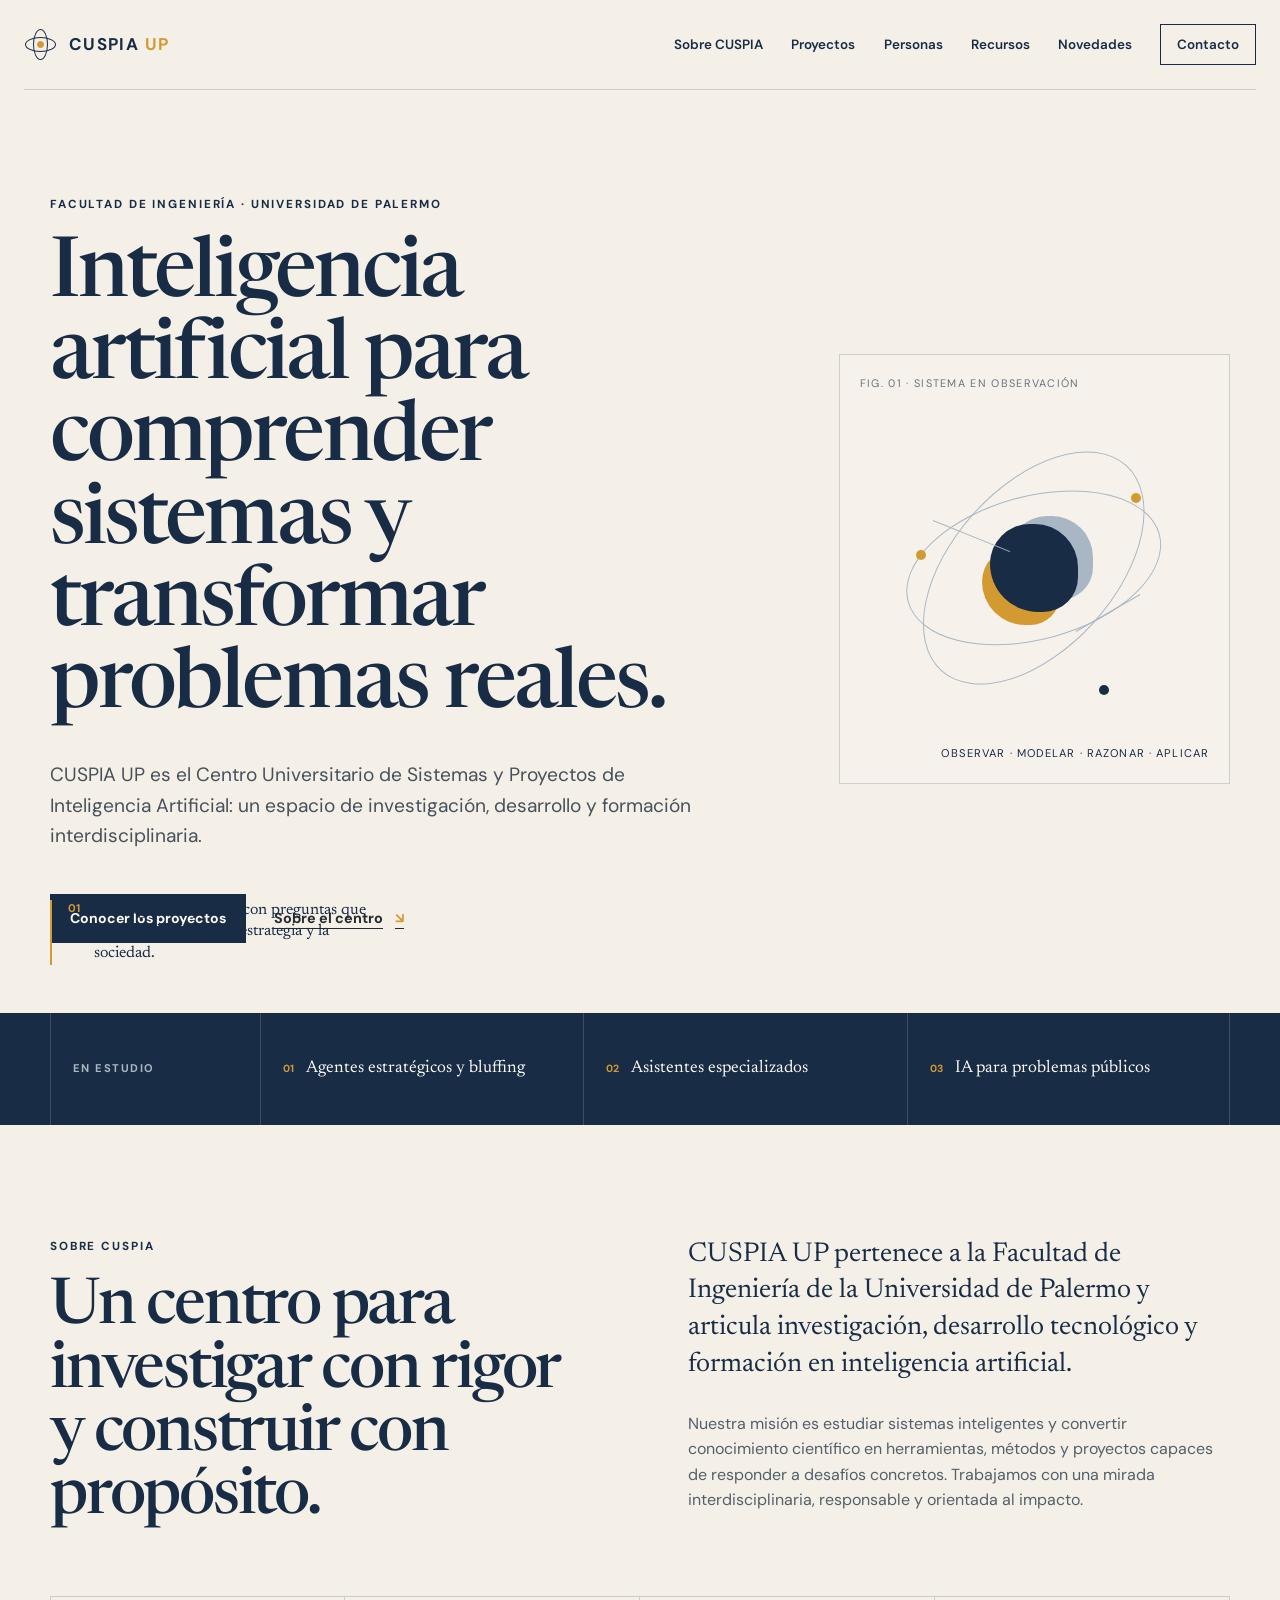
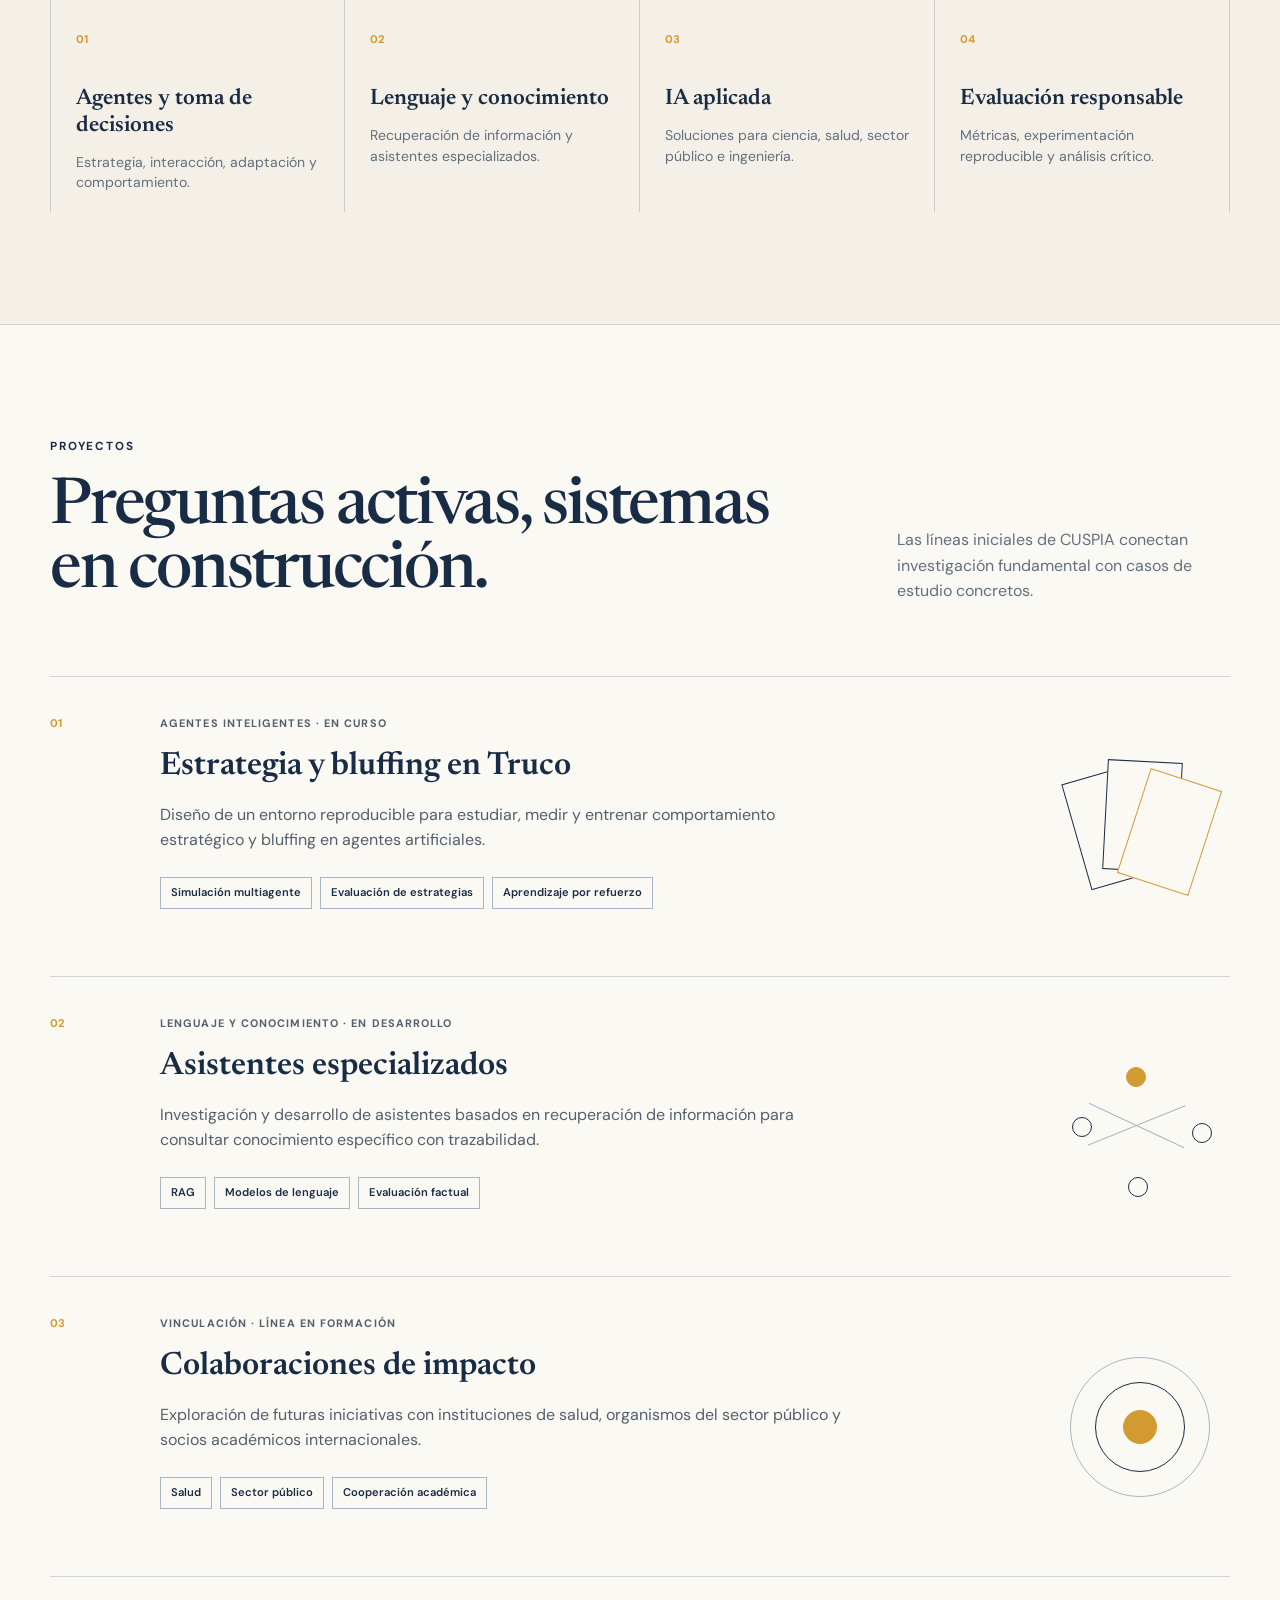
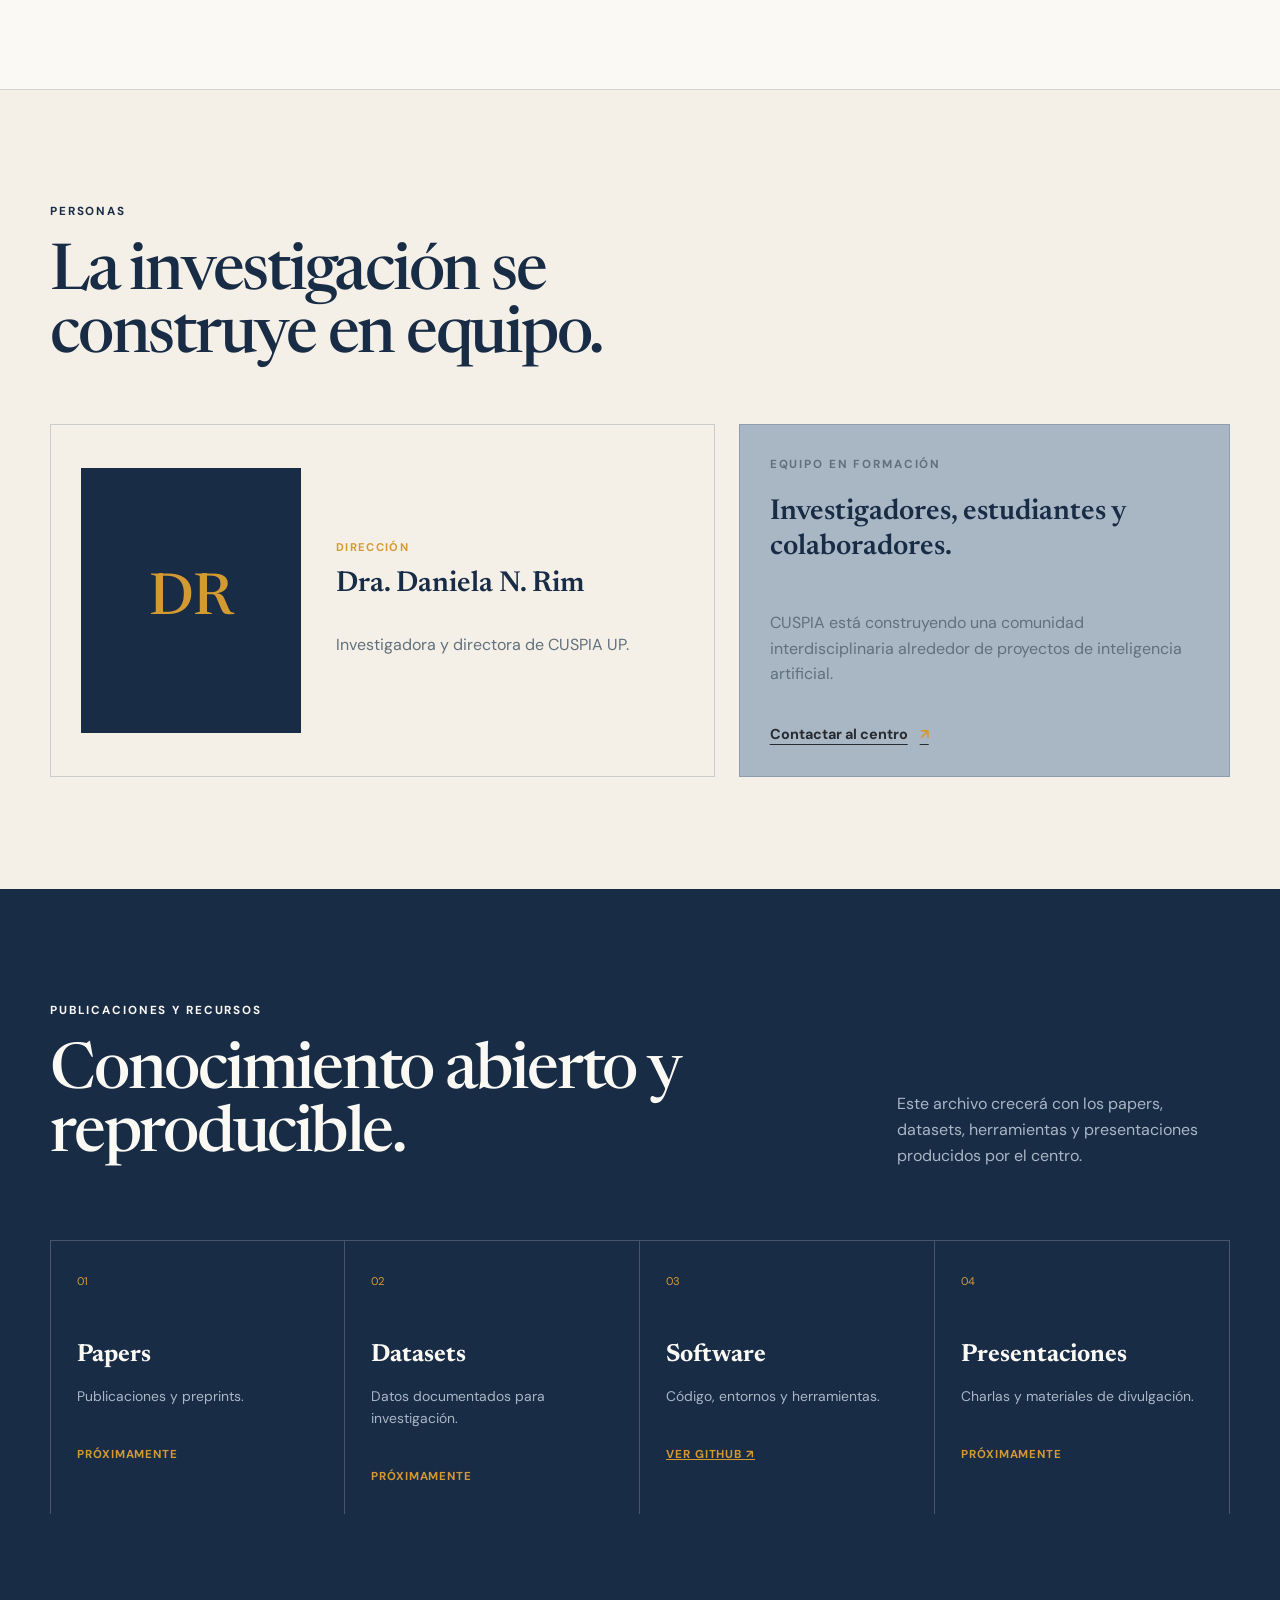
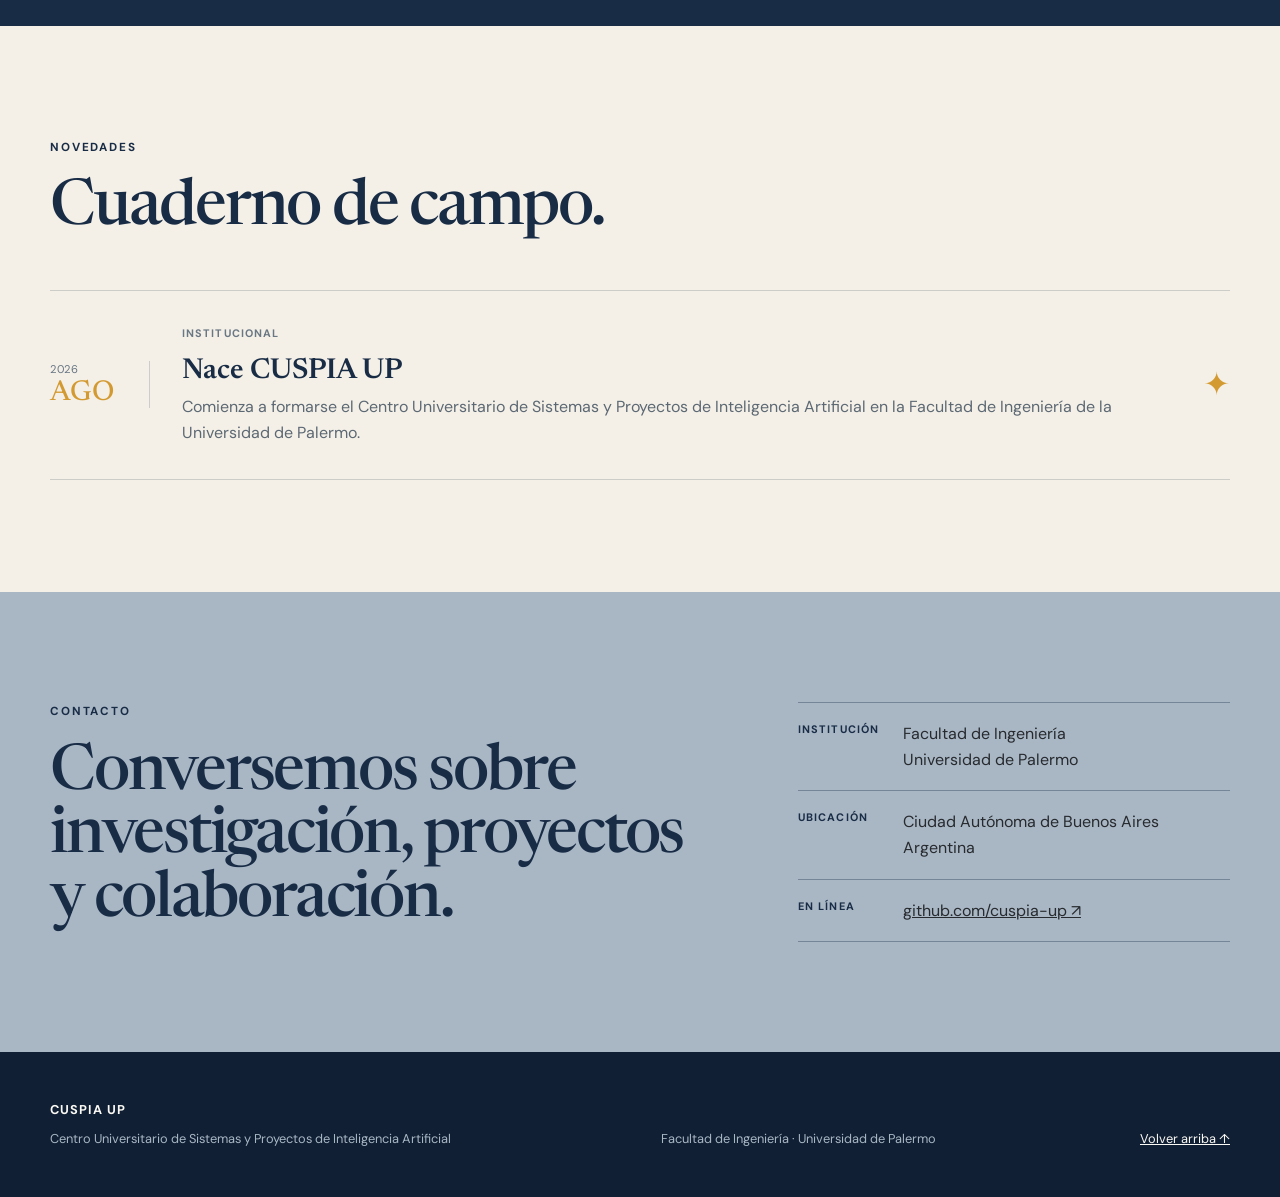
==== index.html @ b21a8c64 "Add files via upload" ====
<!doctype html>
<html lang="es">
  <head>
    <meta charset="UTF-8" />
    <meta name="viewport" content="width=device-width, initial-scale=1.0" />
    <meta
      name="description"
      content="CUSPIA UP investiga y desarrolla sistemas de inteligencia artificial para problemas científicos, estratégicos y sociales."
    />
    <meta name="theme-color" content="#192c46" />
    <title>CUSPIA UP | Inteligencia artificial, sistemas y proyectos</title>
    <link rel="preconnect" href="https://fonts.googleapis.com" />
    <link rel="preconnect" href="https://fonts.gstatic.com" crossorigin />
    <link
      href="https://fonts.googleapis.com/css2?family=DM+Sans:wght@400;500;600;700&family=Newsreader:opsz,wght@6..72,500;6..72,600&display=swap"
      rel="stylesheet"
    />
    <link rel="stylesheet" href="styles.css" />
    <script src="script.js" defer></script>
  </head>
  <body>
    <a class="skip-link" href="#contenido">Ir al contenido</a>

    <header class="site-header">
      <a class="brand" href="#inicio" aria-label="CUSPIA UP, inicio">
        <span class="brand-mark" aria-hidden="true">
          <span></span><span></span><span></span>
        </span>
        <span class="brand-name">CUSPIA <strong>UP</strong></span>
      </a>

      <button class="menu-toggle" type="button" aria-expanded="false" aria-controls="site-nav">
        <span class="sr-only">Abrir menú</span>
        <span></span><span></span>
      </button>

      <nav id="site-nav" class="site-nav" aria-label="Navegación principal">
        <a href="#sobre">Sobre CUSPIA</a>
        <a href="#proyectos">Proyectos</a>
        <a href="#personas">Personas</a>
        <a href="#recursos">Recursos</a>
        <a href="#novedades">Novedades</a>
        <a class="nav-contact" href="#contacto">Contacto</a>
      </nav>
    </header>

    <main id="contenido">
      <section id="inicio" class="hero section-shell">
        <div class="hero-copy reveal">
          <p class="eyebrow">Facultad de Ingeniería · Universidad de Palermo</p>
          <h1>Inteligencia artificial para comprender sistemas y transformar problemas reales.</h1>
          <p class="hero-intro">
            CUSPIA UP es el Centro Universitario de Sistemas y Proyectos de Inteligencia Artificial:
            un espacio de investigación, desarrollo y formación interdisciplinaria.
          </p>
          <div class="hero-actions">
            <a class="button button-primary" href="#proyectos">Conocer los proyectos</a>
            <a class="text-link" href="#sobre">Sobre el centro <span aria-hidden="true">↘</span></a>
          </div>
        </div>

        <div class="field-figure reveal" aria-label="Ilustración abstracta de un sistema bajo observación">
          <div class="figure-label">Fig. 01 · Sistema en observación</div>
          <div class="specimen" aria-hidden="true">
            <span class="orbit orbit-one"></span>
            <span class="orbit orbit-two"></span>
            <span class="core"></span>
            <span class="node node-a"></span>
            <span class="node node-b"></span>
            <span class="node node-c"></span>
            <span class="trace trace-a"></span>
            <span class="trace trace-b"></span>
          </div>
          <p>Observar · modelar · razonar · aplicar</p>
        </div>

        <aside class="hero-note reveal">
          <span>01</span>
          <p>Investigación aplicada con preguntas que nacen en la ciencia, la estrategia y la sociedad.</p>
        </aside>
      </section>

      <section class="project-strip" aria-label="Proyectos destacados">
        <div class="section-shell strip-grid">
          <p class="strip-title">En estudio</p>
          <a href="#proyecto-truco"><span>01</span> Agentes estratégicos y bluffing</a>
          <a href="#proyecto-rag"><span>02</span> Asistentes especializados</a>
          <a href="#proyecto-colaboraciones"><span>03</span> IA para problemas públicos</a>
        </div>
      </section>

      <section id="sobre" class="section section-shell about-grid">
        <div class="section-heading reveal">
          <p class="eyebrow">Sobre CUSPIA</p>
          <h2>Un centro para investigar con rigor y construir con propósito.</h2>
        </div>
        <div class="about-copy reveal">
          <p class="lead">
            CUSPIA UP pertenece a la Facultad de Ingeniería de la Universidad de Palermo y articula
            investigación, desarrollo tecnológico y formación en inteligencia artificial.
          </p>
          <p>
            Nuestra misión es estudiar sistemas inteligentes y convertir conocimiento científico en
            herramientas, métodos y proyectos capaces de responder a desafíos concretos. Trabajamos
            con una mirada interdisciplinaria, responsable y orientada al impacto.
          </p>
        </div>
        <div class="research-areas reveal">
          <article><span>01</span><h3>Agentes y toma de decisiones</h3><p>Estrategia, interacción, adaptación y comportamiento.</p></article>
          <article><span>02</span><h3>Lenguaje y conocimiento</h3><p>Recuperación de información y asistentes especializados.</p></article>
          <article><span>03</span><h3>IA aplicada</h3><p>Soluciones para ciencia, salud, sector público e ingeniería.</p></article>
          <article><span>04</span><h3>Evaluación responsable</h3><p>Métricas, experimentación reproducible y análisis crítico.</p></article>
        </div>
      </section>

      <section id="proyectos" class="section projects-section">
        <div class="section-shell">
          <div class="section-heading heading-row reveal">
            <div><p class="eyebrow">Proyectos</p><h2>Preguntas activas, sistemas en construcción.</h2></div>
            <p>Las líneas iniciales de CUSPIA conectan investigación fundamental con casos de estudio concretos.</p>
          </div>

          <div class="projects-list">
            <article id="proyecto-truco" class="project-card reveal">
              <div class="project-number">01</div>
              <div class="project-content">
                <p class="project-tag">Agentes inteligentes · En curso</p>
                <h3>Estrategia y bluffing en Truco</h3>
                <p>Diseño de un entorno reproducible para estudiar, medir y entrenar comportamiento estratégico y bluffing en agentes artificiales.</p>
                <ul><li>Simulación multiagente</li><li>Evaluación de estrategias</li><li>Aprendizaje por refuerzo</li></ul>
              </div>
              <div class="project-glyph glyph-cards" aria-hidden="true"><span></span><span></span><span></span></div>
            </article>

            <article id="proyecto-rag" class="project-card reveal">
              <div class="project-number">02</div>
              <div class="project-content">
                <p class="project-tag">Lenguaje y conocimiento · En desarrollo</p>
                <h3>Asistentes especializados</h3>
                <p>Investigación y desarrollo de asistentes basados en recuperación de información para consultar conocimiento específico con trazabilidad.</p>
                <ul><li>RAG</li><li>Modelos de lenguaje</li><li>Evaluación factual</li></ul>
              </div>
              <div class="project-glyph glyph-nodes" aria-hidden="true"><span></span><span></span><span></span><span></span></div>
            </article>

            <article id="proyecto-colaboraciones" class="project-card reveal">
              <div class="project-number">03</div>
              <div class="project-content">
                <p class="project-tag">Vinculación · Línea en formación</p>
                <h3>Colaboraciones de impacto</h3>
                <p>Exploración de futuras iniciativas con instituciones de salud, organismos del sector público y socios académicos internacionales.</p>
                <ul><li>Salud</li><li>Sector público</li><li>Cooperación académica</li></ul>
              </div>
              <div class="project-glyph glyph-rings" aria-hidden="true"><span></span><span></span><span></span></div>
            </article>
          </div>
        </div>
      </section>

      <section id="personas" class="section section-shell people-section">
        <div class="section-heading reveal"><p class="eyebrow">Personas</p><h2>La investigación se construye en equipo.</h2></div>
        <div class="people-grid">
          <article class="person-card person-lead reveal">
            <div class="portrait-placeholder" aria-hidden="true"><span>DR</span></div>
            <div><p class="role">Dirección</p><h3>Dra. Daniela N. Rim</h3><p>Investigadora y directora de CUSPIA UP.</p></div>
          </article>
          <article class="join-card reveal">
            <p class="eyebrow">Equipo en formación</p>
            <h3>Investigadores, estudiantes y colaboradores.</h3>
            <p>CUSPIA está construyendo una comunidad interdisciplinaria alrededor de proyectos de inteligencia artificial.</p>
            <a class="text-link" href="#contacto">Contactar al centro <span aria-hidden="true">↗</span></a>
          </article>
        </div>
      </section>

      <section id="recursos" class="section resources-section">
        <div class="section-shell">
          <div class="section-heading heading-row reveal">
            <div><p class="eyebrow">Publicaciones y recursos</p><h2>Conocimiento abierto y reproducible.</h2></div>
            <p>Este archivo crecerá con los papers, datasets, herramientas y presentaciones producidos por el centro.</p>
          </div>
          <div class="resource-grid">
            <article class="resource-item reveal"><span>01</span><h3>Papers</h3><p>Publicaciones y preprints.</p><em>Próximamente</em></article>
            <article class="resource-item reveal"><span>02</span><h3>Datasets</h3><p>Datos documentados para investigación.</p><em>Próximamente</em></article>
            <article class="resource-item reveal"><span>03</span><h3>Software</h3><p>Código, entornos y herramientas.</p><a href="https://github.com/cuspia-up" target="_blank" rel="noreferrer">Ver GitHub ↗</a></article>
            <article class="resource-item reveal"><span>04</span><h3>Presentaciones</h3><p>Charlas y materiales de divulgación.</p><em>Próximamente</em></article>
          </div>
        </div>
      </section>

      <section id="novedades" class="section section-shell news-section">
        <div class="section-heading reveal"><p class="eyebrow">Novedades</p><h2>Cuaderno de campo.</h2></div>
        <article class="news-feature reveal">
          <div class="news-date"><span>2026</span><strong>AGO</strong></div>
          <div><p class="project-tag">Institucional</p><h3>Nace CUSPIA UP</h3><p>Comienza a formarse el Centro Universitario de Sistemas y Proyectos de Inteligencia Artificial en la Facultad de Ingeniería de la Universidad de Palermo.</p></div>
          <span class="news-mark" aria-hidden="true">✦</span>
        </article>
      </section>

      <section id="contacto" class="contact-section">
        <div class="section-shell contact-grid">
          <div class="reveal"><p class="eyebrow">Contacto</p><h2>Conversemos sobre investigación, proyectos y colaboración.</h2></div>
          <div class="contact-details reveal">
            <div><span>Institución</span><p>Facultad de Ingeniería<br />Universidad de Palermo</p></div>
            <div><span>Ubicación</span><p>Ciudad Autónoma de Buenos Aires<br />Argentina</p></div>
            <div><span>En línea</span><p><a href="https://github.com/cuspia-up" target="_blank" rel="noreferrer">github.com/cuspia-up ↗</a></p></div>
          </div>
        </div>
      </section>
    </main>

    <footer class="site-footer">
      <div class="section-shell footer-grid">
        <div><strong>CUSPIA UP</strong><p>Centro Universitario de Sistemas y Proyectos de Inteligencia Artificial</p></div>
        <p>Facultad de Ingeniería · Universidad de Palermo</p>
        <a href="#inicio">Volver arriba ↑</a>
      </div>
    </footer>
  </body>
</html>
---- styles.css ----
:root {
  --ink: #192c46;
  --ink-deep: #101f33;
  --saffron: #d49a32;
  --paper: #f4f0e7;
  --paper-light: #fbf9f4;
  --mist: #a9b7c5;
  --charcoal: #272a2e;
  --line: rgba(25, 44, 70, 0.18);
  --serif: "Newsreader", Georgia, serif;
  --sans: "DM Sans", system-ui, sans-serif;
  --shell: min(1180px, calc(100% - 48px));
}

* { box-sizing: border-box; }
html { scroll-behavior: smooth; }
body { margin: 0; color: var(--charcoal); background: var(--paper); font-family: var(--sans); line-height: 1.6; }
a { color: inherit; }
button, a { -webkit-tap-highlight-color: transparent; }
.section-shell { width: var(--shell); margin-inline: auto; }
.section { padding-block: 112px; }
.skip-link { position: fixed; left: 16px; top: -60px; z-index: 100; padding: 10px 16px; background: var(--saffron); color: var(--ink-deep); font-weight: 700; }
.skip-link:focus { top: 16px; }
.sr-only { position: absolute; width: 1px; height: 1px; padding: 0; margin: -1px; overflow: hidden; clip: rect(0,0,0,0); white-space: nowrap; border: 0; }

.site-header { width: min(1280px, calc(100% - 48px)); height: 90px; margin-inline: auto; display: flex; align-items: center; justify-content: space-between; border-bottom: 1px solid var(--line); position: relative; z-index: 20; }
.brand { display: inline-flex; align-items: center; gap: 12px; text-decoration: none; color: var(--ink); }
.brand-name { font-size: 1.06rem; font-weight: 700; letter-spacing: .08em; }
.brand-name strong { color: var(--saffron); }
.brand-mark { width: 33px; height: 33px; position: relative; display: block; }
.brand-mark span { position: absolute; border: 1.5px solid var(--ink); border-radius: 50%; }
.brand-mark span:nth-child(1) { inset: 1px 9px; }
.brand-mark span:nth-child(2) { inset: 9px 1px; }
.brand-mark span:nth-child(3) { width: 7px; height: 7px; left: 13px; top: 13px; background: var(--saffron); border-color: var(--saffron); }
.site-nav { display: flex; align-items: center; gap: clamp(18px, 2.2vw, 34px); }
.site-nav a { font-size: .84rem; font-weight: 600; text-decoration: none; color: var(--ink); }
.site-nav a:not(.nav-contact):hover { color: var(--saffron); }
.nav-contact { padding: 9px 16px; border: 1px solid var(--ink); }
.nav-contact:hover { background: var(--ink); color: var(--paper); }
.menu-toggle { display: none; background: none; border: 0; padding: 10px; }
.menu-toggle > span:not(.sr-only) { display: block; width: 24px; height: 1px; margin: 6px; background: var(--ink); }

.hero { min-height: 710px; padding-block: 105px 70px; display: grid; grid-template-columns: minmax(0, 1.45fr) minmax(320px, .8fr); column-gap: 80px; position: relative; }
.hero-copy { align-self: center; max-width: 760px; }
.eyebrow { margin: 0 0 22px; color: var(--ink); font-size: .73rem; font-weight: 700; letter-spacing: .16em; text-transform: uppercase; }
h1, h2, h3 { margin-top: 0; color: var(--ink); }
h1, h2 { font-family: var(--serif); font-weight: 500; line-height: .99; letter-spacing: -.035em; }
h1 { max-width: 800px; margin-bottom: 30px; font-size: clamp(3.6rem, 6.5vw, 6.4rem); }
h2 { margin-bottom: 0; font-size: clamp(2.7rem, 5vw, 4.8rem); }
h3 { line-height: 1.2; }
.hero-intro { max-width: 680px; margin: 0; font-size: clamp(1.06rem, 1.5vw, 1.26rem); color: #47515c; }
.hero-actions { display: flex; gap: 28px; align-items: center; margin-top: 42px; }
.button { display: inline-flex; padding: 13px 20px; text-decoration: none; font-size: .88rem; font-weight: 700; }
.button-primary { background: var(--ink); color: var(--paper-light); }
.button-primary:hover { background: var(--saffron); color: var(--ink-deep); }
.text-link { display: inline-flex; gap: 12px; text-underline-offset: 5px; font-size: .9rem; font-weight: 700; }
.text-link span { color: var(--saffron); }

.field-figure { align-self: center; min-height: 430px; border: 1px solid var(--line); background: rgba(255,255,255,.14); position: relative; display: grid; grid-template-rows: auto 1fr auto; padding: 20px; }
.figure-label { font-size: .68rem; color: #657382; text-transform: uppercase; letter-spacing: .12em; }
.field-figure > p { margin: 0; color: var(--ink); font-size: .7rem; text-align: right; letter-spacing: .1em; text-transform: uppercase; }
.specimen { position: relative; margin: 26px; }
.orbit { position: absolute; left: 50%; top: 50%; border: 1px solid var(--mist); border-radius: 50%; transform: translate(-50%, -50%) rotate(-15deg); }
.orbit-one { width: 88%; height: 48%; }
.orbit-two { width: 55%; height: 92%; transform: translate(-50%, -50%) rotate(42deg); }
.core { position: absolute; width: 88px; height: 88px; left: 50%; top: 50%; transform: translate(-50%,-50%); border-radius: 48% 52% 42% 58%; background: var(--ink); box-shadow: 17px -10px 0 -2px var(--mist), -13px 18px 0 -5px var(--saffron); }
.node { position: absolute; width: 10px; height: 10px; border-radius: 50%; background: var(--saffron); }
.node-a { left: 10%; top: 44%; }.node-b { right: 14%; top: 25%; }.node-c { right: 25%; bottom: 8%; background: var(--ink); }
.trace { position: absolute; height: 1px; background: var(--mist); transform-origin: left; }
.trace-a { width: 28%; left: 16%; top: 34%; transform: rotate(22deg); }.trace-b { width: 25%; right: 11%; bottom: 29%; transform: rotate(-30deg); }
.hero-note { position: absolute; left: 0; bottom: 48px; display: flex; gap: 14px; max-width: 330px; border-left: 2px solid var(--saffron); padding-left: 16px; }
.hero-note span { color: var(--saffron); font-size: .7rem; font-weight: 700; }
.hero-note p { margin: 0; font-family: var(--serif); color: var(--ink); font-size: 1rem; line-height: 1.35; }

.project-strip { background: var(--ink); color: var(--paper-light); }
.strip-grid { min-height: 112px; display: grid; grid-template-columns: .65fr repeat(3, 1fr); align-items: stretch; }
.strip-grid > * { display: flex; align-items: center; padding: 22px; border-left: 1px solid rgba(255,255,255,.16); }
.strip-grid > *:last-child { border-right: 1px solid rgba(255,255,255,.16); }
.strip-title { margin: 0; color: var(--mist); font-size: .7rem; font-weight: 700; letter-spacing: .13em; text-transform: uppercase; }
.strip-grid a { gap: 12px; text-decoration: none; font-family: var(--serif); font-size: 1.08rem; line-height: 1.2; }
.strip-grid a:hover { background: rgba(255,255,255,.06); }
.strip-grid a span { color: var(--saffron); font: 700 .65rem var(--sans); }

.about-grid { display: grid; grid-template-columns: 1fr 1fr; gap: 65px 95px; }
.about-copy .lead { margin-top: 0; color: var(--ink); font-family: var(--serif); font-size: 1.7rem; line-height: 1.35; }
.about-copy p:last-child { color: #52606c; }
.research-areas { grid-column: 1 / -1; display: grid; grid-template-columns: repeat(4,1fr); border-top: 1px solid var(--line); }
.research-areas article { min-height: 215px; padding: 28px 25px 18px; border-right: 1px solid var(--line); }
.research-areas article:first-child { border-left: 1px solid var(--line); }
.research-areas span, .project-number { color: var(--saffron); font-size: .7rem; font-weight: 700; }
.research-areas h3 { margin: 36px 0 12px; font-family: var(--serif); font-size: 1.4rem; font-weight: 600; }
.research-areas p { margin: 0; color: #62707d; font-size: .88rem; line-height: 1.45; }

.projects-section { background: var(--paper-light); border-block: 1px solid var(--line); }
.heading-row { display: grid; grid-template-columns: 1.4fr .6fr; gap: 70px; align-items: end; margin-bottom: 72px; }
.heading-row > p { margin: 0; color: #62707d; }
.projects-list { border-top: 1px solid var(--line); }
.project-card { display: grid; grid-template-columns: 80px 1fr 220px; gap: 30px; min-height: 300px; padding: 38px 0; border-bottom: 1px solid var(--line); }
.project-content { max-width: 690px; }
.project-tag { margin: 0 0 15px; color: #6a7784; font-size: .68rem; font-weight: 700; letter-spacing: .1em; text-transform: uppercase; }
.project-content h3 { margin-bottom: 14px; font-family: var(--serif); font-size: 2rem; font-weight: 600; }
.project-content > p { color: #53606c; }
.project-content ul { display: flex; gap: 8px; flex-wrap: wrap; margin: 24px 0 0; padding: 0; list-style: none; }
.project-content li { padding: 6px 10px; border: 1px solid var(--mist); color: var(--ink); font-size: .7rem; font-weight: 600; }
.project-glyph { align-self: center; justify-self: end; width: 180px; height: 180px; position: relative; }
.glyph-cards span { position: absolute; width: 75px; height: 110px; border: 1px solid var(--ink); background: var(--paper-light); }
.glyph-cards span:nth-child(1){left:25px;top:35px;transform:rotate(-16deg)}.glyph-cards span:nth-child(2){left:55px;top:24px;transform:rotate(3deg)}.glyph-cards span:nth-child(3){left:82px;top:40px;transform:rotate(18deg);border-color:var(--saffron)}
.glyph-nodes span { position:absolute; width:20px;height:20px;border:1px solid var(--ink);border-radius:50%; }
.glyph-nodes span:nth-child(1){left:22px;top:80px}.glyph-nodes span:nth-child(2){left:76px;top:30px;background:var(--saffron);border-color:var(--saffron)}.glyph-nodes span:nth-child(3){right:18px;top:86px}.glyph-nodes span:nth-child(4){left:78px;bottom:20px}
.glyph-nodes:before,.glyph-nodes:after{content:"";position:absolute;left:34px;top:88px;width:105px;height:1px;background:var(--mist);transform:rotate(-22deg)}.glyph-nodes:after{transform:rotate(25deg)}
.glyph-rings span { position:absolute;inset:20px;border:1px solid var(--mist);border-radius:50%; }.glyph-rings span:nth-child(2){inset:45px;border-color:var(--ink)}.glyph-rings span:nth-child(3){inset:73px;background:var(--saffron);border-color:var(--saffron)}

.people-section .section-heading { max-width: 700px; margin-bottom: 55px; }
.people-grid { display: grid; grid-template-columns: 1.15fr .85fr; gap: 24px; }
.person-card, .join-card { min-height: 330px; border: 1px solid var(--line); padding: 30px; }
.person-lead { display: grid; grid-template-columns: 220px 1fr; gap: 35px; align-items: center; }
.portrait-placeholder { height: 265px; display: grid; place-items: center; background: var(--ink); color: var(--saffron); font: 500 3.6rem var(--serif); }
.role { color: var(--saffron); font-size: .7rem; font-weight: 700; letter-spacing: .12em; text-transform: uppercase; }
.person-card h3, .join-card h3 { font-family: var(--serif); font-size: 1.8rem; font-weight: 600; }
.person-card p:last-child, .join-card > p { color: #61707c; }
.join-card { display: flex; flex-direction: column; justify-content: center; background: var(--mist); }
.join-card .text-link { margin-top: 20px; }

.resources-section { background: var(--ink); color: var(--paper-light); }
.resources-section h2, .resources-section h3, .resources-section .eyebrow { color: var(--paper-light); }
.resources-section .heading-row > p { color: var(--mist); }
.resource-grid { display: grid; grid-template-columns: repeat(4, 1fr); border-top: 1px solid rgba(255,255,255,.2); }
.resource-item { min-height: 255px; padding: 26px; border-right: 1px solid rgba(255,255,255,.2); }
.resource-item:first-child { border-left: 1px solid rgba(255,255,255,.2); }
.resource-item > span { color: var(--saffron); font-size: .7rem; }
.resource-item h3 { margin: 48px 0 8px; font-family: var(--serif); font-size: 1.55rem; }
.resource-item p { color: var(--mist); font-size: .87rem; }
.resource-item em, .resource-item a { display: inline-block; margin-top: 25px; color: var(--saffron); font-size: .72rem; font-style: normal; font-weight: 700; letter-spacing: .08em; text-transform: uppercase; }

.news-section .section-heading { margin-bottom: 48px; }
.news-feature { display: grid; grid-template-columns: 100px 1fr 70px; gap: 32px; align-items: center; padding: 34px 0; border-block: 1px solid var(--line); }
.news-date { border-right: 1px solid var(--line); }
.news-date span, .news-date strong { display: block; }.news-date span { color:#687684;font-size:.7rem }.news-date strong { color:var(--saffron);font:500 1.8rem var(--serif) }
.news-feature h3 { margin-bottom: 8px; font: 600 1.8rem var(--serif); }.news-feature p:last-child { margin:0;color:#5c6873 }.news-mark { justify-self:end;color:var(--saffron);font-size:2rem }

.contact-section { padding-block: 110px; background: var(--mist); }
.contact-grid { display: grid; grid-template-columns: 1.2fr .8fr; gap: 100px; }
.contact-details { border-top: 1px solid rgba(25,44,70,.35); }
.contact-details > div { display: grid; grid-template-columns: 105px 1fr; padding: 18px 0; border-bottom: 1px solid rgba(25,44,70,.35); }
.contact-details span { color: var(--ink); font-size: .68rem; font-weight: 700; text-transform: uppercase; letter-spacing: .1em; }
.contact-details p { margin: 0; }
.site-footer { background: var(--ink-deep); color: var(--mist); padding-block: 48px; font-size: .8rem; }
.footer-grid { display:grid;grid-template-columns:1.3fr 1fr auto;gap:40px;align-items:end }.footer-grid strong{color:var(--paper-light);letter-spacing:.08em}.footer-grid p{margin:8px 0 0}.footer-grid a{color:var(--paper-light)}

.reveal { opacity: 0; transform: translateY(18px); transition: opacity .7s ease, transform .7s ease; }
.reveal.visible { opacity: 1; transform: none; }
@media (prefers-reduced-motion: reduce) { html { scroll-behavior:auto } .reveal { opacity:1; transform:none; transition:none } }

@media (max-width: 960px) {
  :root { --shell: min(100% - 36px, 760px); }
  .site-header { width: calc(100% - 36px); }
  .menu-toggle { display: block; }
  .site-nav { display:none; position:absolute; left:0; right:0; top:89px; padding:25px; flex-direction:column;align-items:flex-start;background:var(--paper-light);border-bottom:1px solid var(--line);box-shadow:0 15px 30px rgba(16,31,51,.08) }
  .site-nav.open { display:flex }.site-nav a{font-size:1rem}.nav-contact{width:100%;text-align:center}
  .hero { grid-template-columns:1fr; gap:55px; padding-block:75px 115px; }.field-figure{min-height:360px}.hero-note{bottom:35px}
  .strip-grid { grid-template-columns:1fr; }.strip-grid > * { min-height:70px;border-right:1px solid rgba(255,255,255,.16);border-bottom:1px solid rgba(255,255,255,.16) }
  .about-grid, .heading-row, .contact-grid { grid-template-columns:1fr; }.research-areas { grid-template-columns:1fr 1fr }.research-areas article:nth-child(3){border-left:1px solid var(--line)}
  .project-card { grid-template-columns:50px 1fr }.project-glyph{display:none}
  .people-grid { grid-template-columns:1fr }.resource-grid{grid-template-columns:1fr 1fr}.resource-item:nth-child(3){border-left:1px solid rgba(255,255,255,.2)}
}

@media (max-width: 600px) {
  :root { --shell: calc(100% - 28px); }.section{padding-block:78px}.site-header{width:calc(100% - 28px);height:74px}.site-nav{top:73px}
  h1{font-size:clamp(3rem,14vw,4.2rem)}h2{font-size:2.65rem}.hero{padding-top:55px}.hero-actions{align-items:flex-start;flex-direction:column;gap:20px}.field-figure{min-height:310px}.specimen{margin:12px}
  .about-grid{gap:40px}.research-areas{grid-template-columns:1fr}.research-areas article,.research-areas article:nth-child(3){border-left:1px solid var(--line)}
  .heading-row{gap:25px;margin-bottom:48px}.project-card{grid-template-columns:34px 1fr;gap:10px}.project-content ul{gap:5px}
  .person-lead{grid-template-columns:1fr}.portrait-placeholder{height:220px}.resource-grid{grid-template-columns:1fr}.resource-item,.resource-item:nth-child(3){border-left:1px solid rgba(255,255,255,.2)}
  .news-feature{grid-template-columns:65px 1fr;gap:15px}.news-mark{display:none}.contact-grid{gap:50px}.contact-details>div{grid-template-columns:1fr;gap:8px}.footer-grid{grid-template-columns:1fr;gap:25px;align-items:start}
}
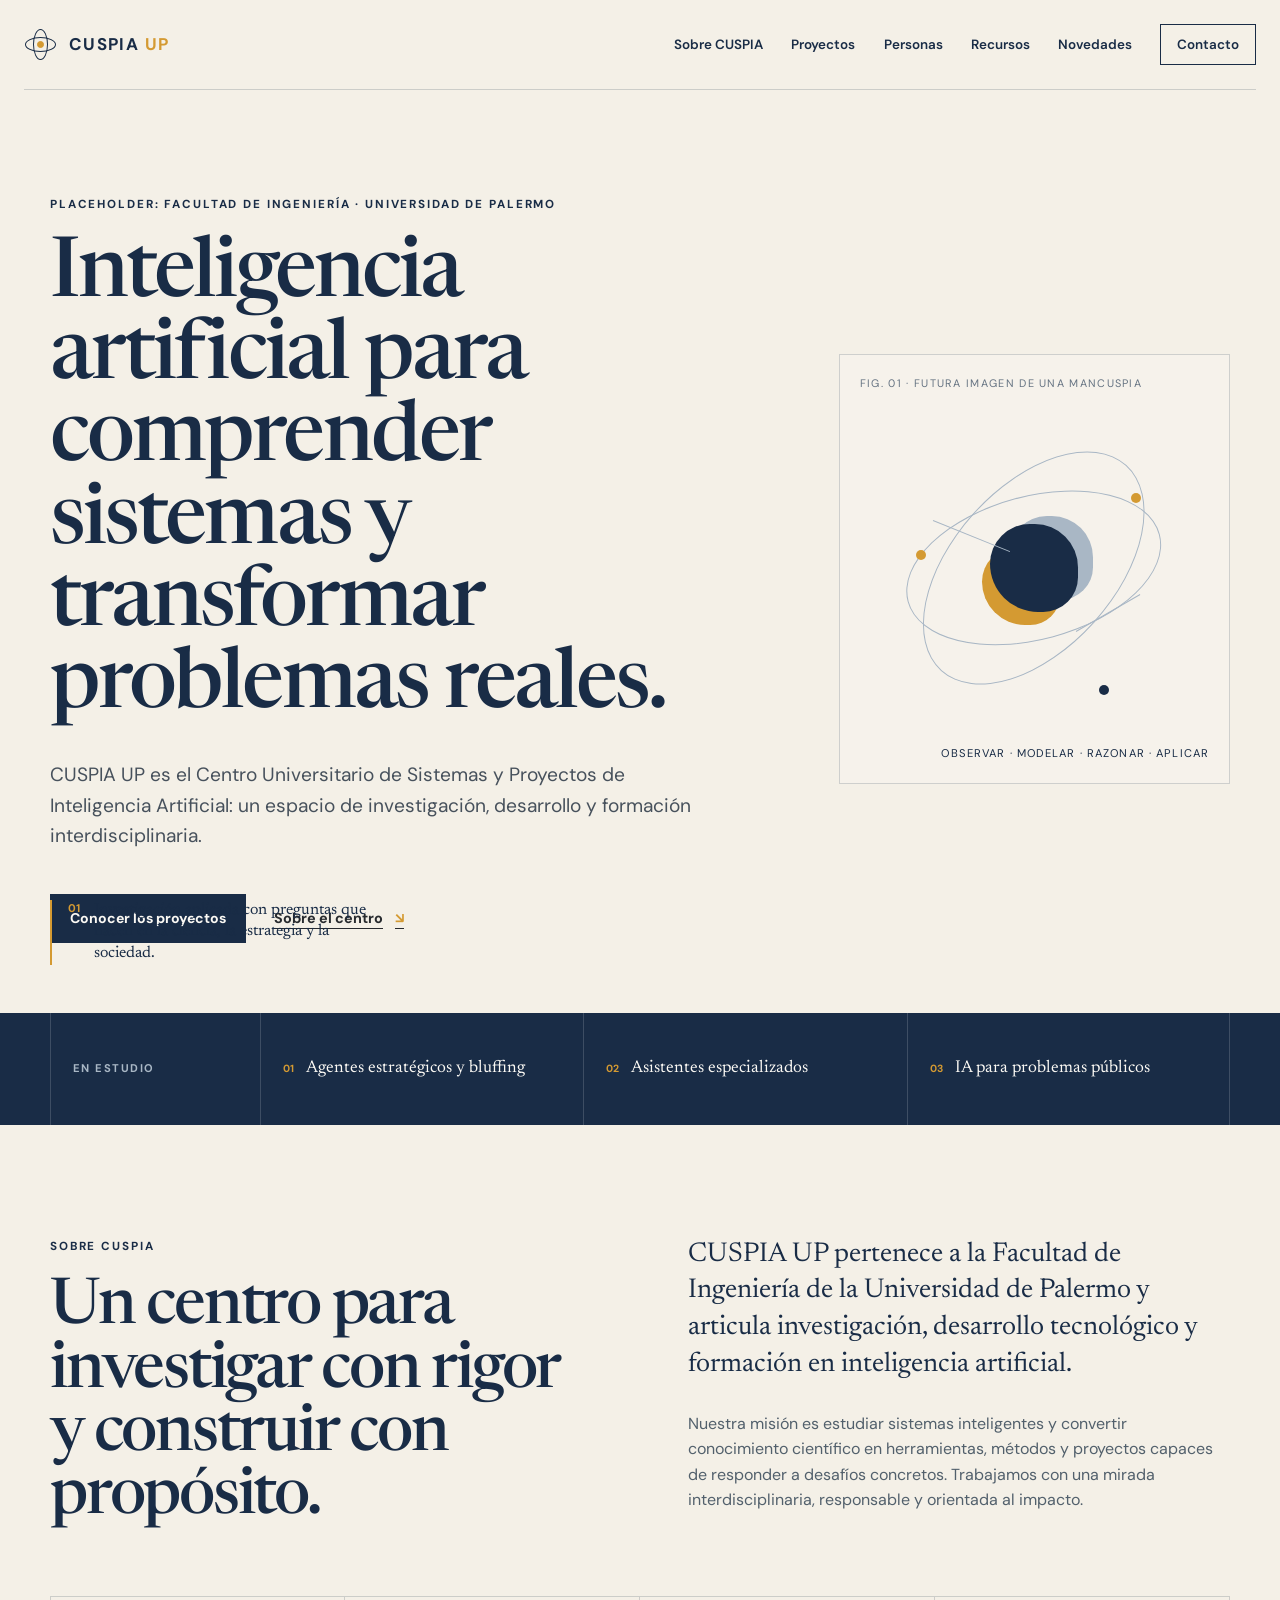
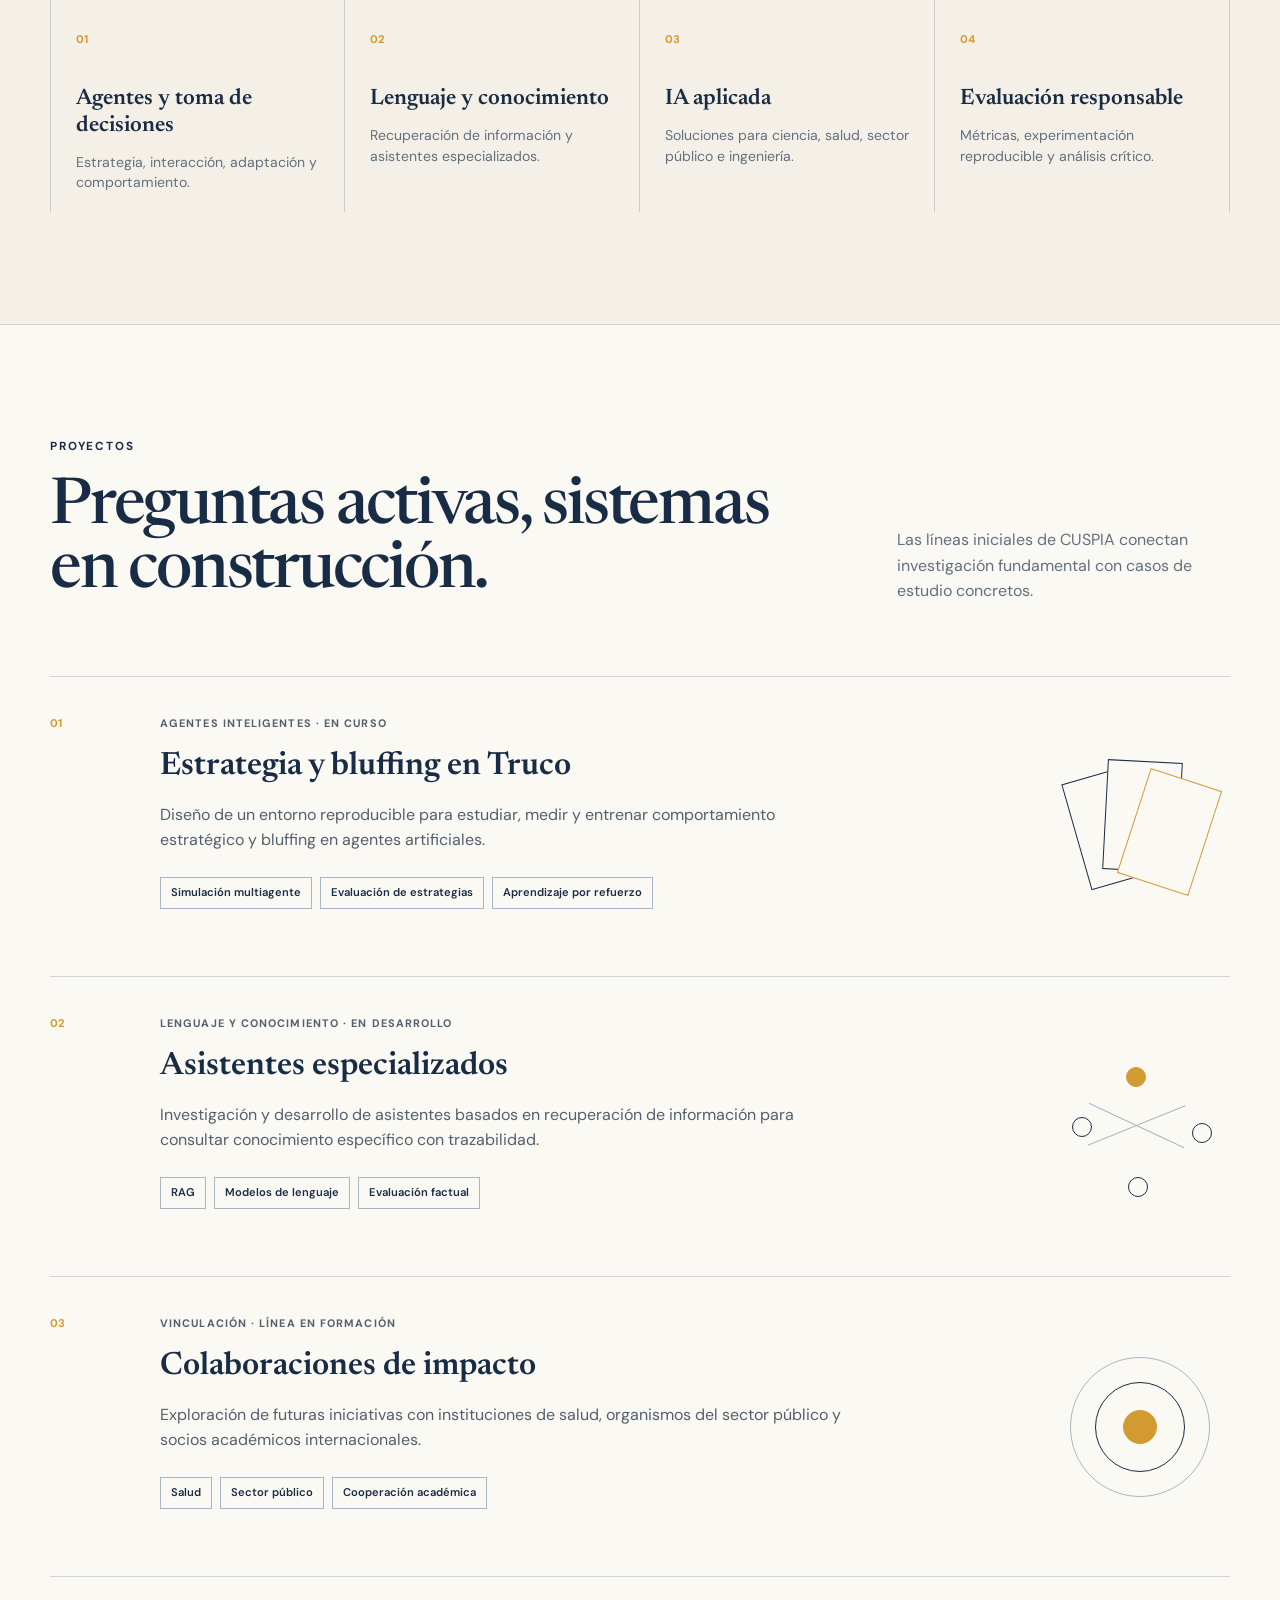
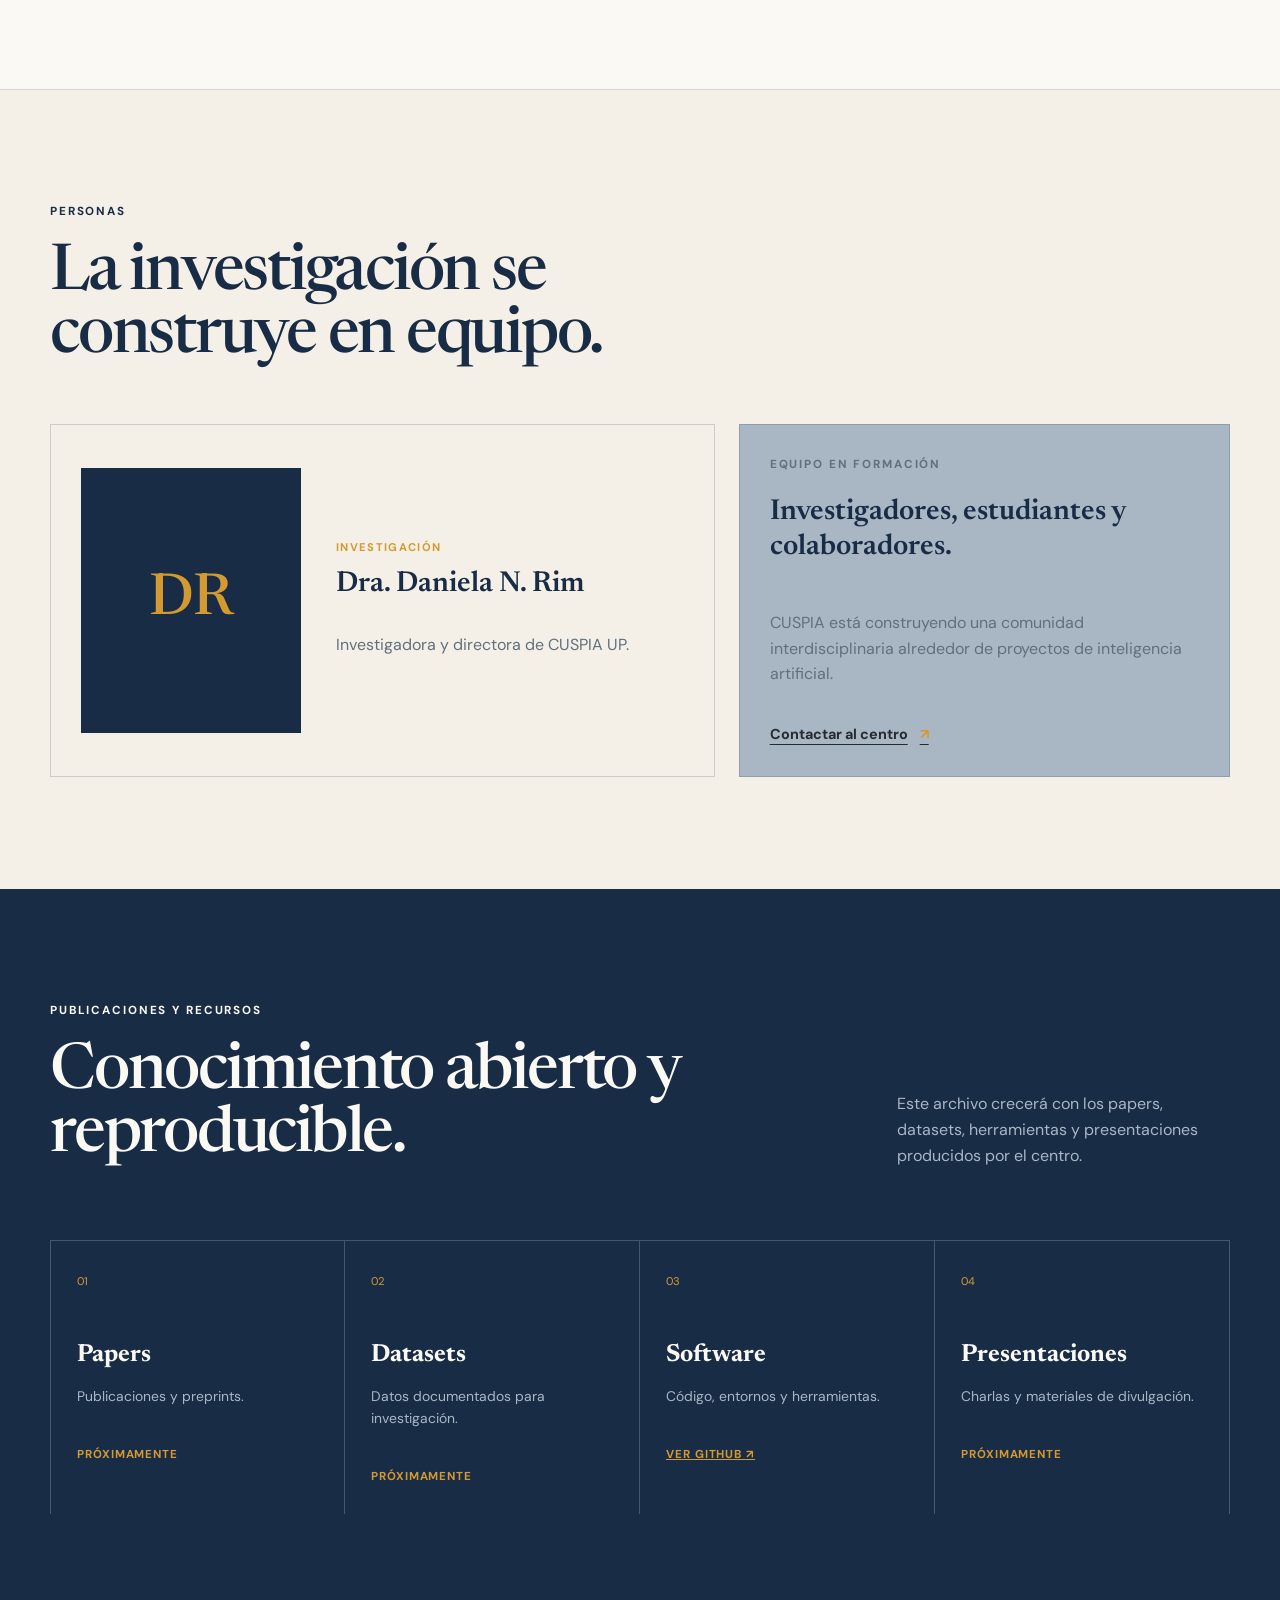
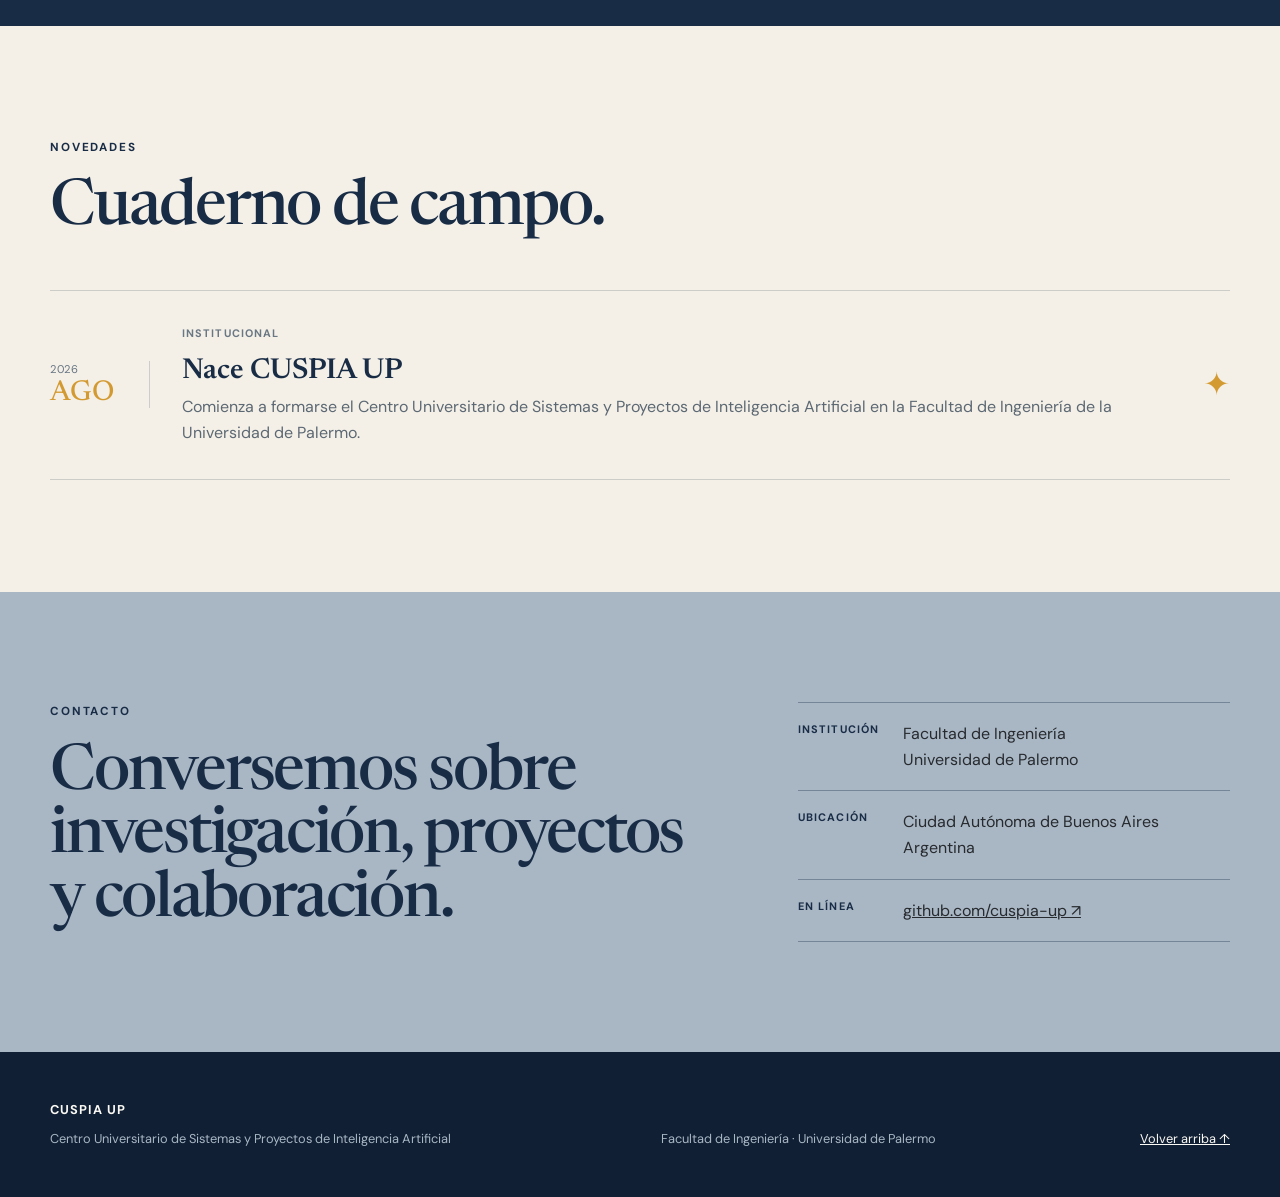
==== commit 1f214b96: "Actualiza contenido de la página principal" ====
--- a/index.html
+++ b/index.html
@@ -47,7 +47,7 @@
     <main id="contenido">
       <section id="inicio" class="hero section-shell">
         <div class="hero-copy reveal">
-          <p class="eyebrow">Facultad de Ingeniería · Universidad de Palermo</p>
+          <p class="eyebrow">Placeholder: Facultad de Ingeniería · Universidad de Palermo</p>
           <h1>Inteligencia artificial para comprender sistemas y transformar problemas reales.</h1>
           <p class="hero-intro">
             CUSPIA UP es el Centro Universitario de Sistemas y Proyectos de Inteligencia Artificial:
@@ -60,7 +60,7 @@
         </div>
 
         <div class="field-figure reveal" aria-label="Ilustración abstracta de un sistema bajo observación">
-          <div class="figure-label">Fig. 01 · Sistema en observación</div>
+          <div class="figure-label">Fig. 01 · Futura imagen de una mancuspia </div>
           <div class="specimen" aria-hidden="true">
             <span class="orbit orbit-one"></span>
             <span class="orbit orbit-two"></span>
@@ -162,7 +162,7 @@
         <div class="people-grid">
           <article class="person-card person-lead reveal">
             <div class="portrait-placeholder" aria-hidden="true"><span>DR</span></div>
-            <div><p class="role">Dirección</p><h3>Dra. Daniela N. Rim</h3><p>Investigadora y directora de CUSPIA UP.</p></div>
+            <div><p class="role">Investigación</p><h3>Dra. Daniela N. Rim</h3><p>Investigadora y directora de CUSPIA UP.</p></div>
           </article>
           <article class="join-card reveal">
             <p class="eyebrow">Equipo en formación</p>
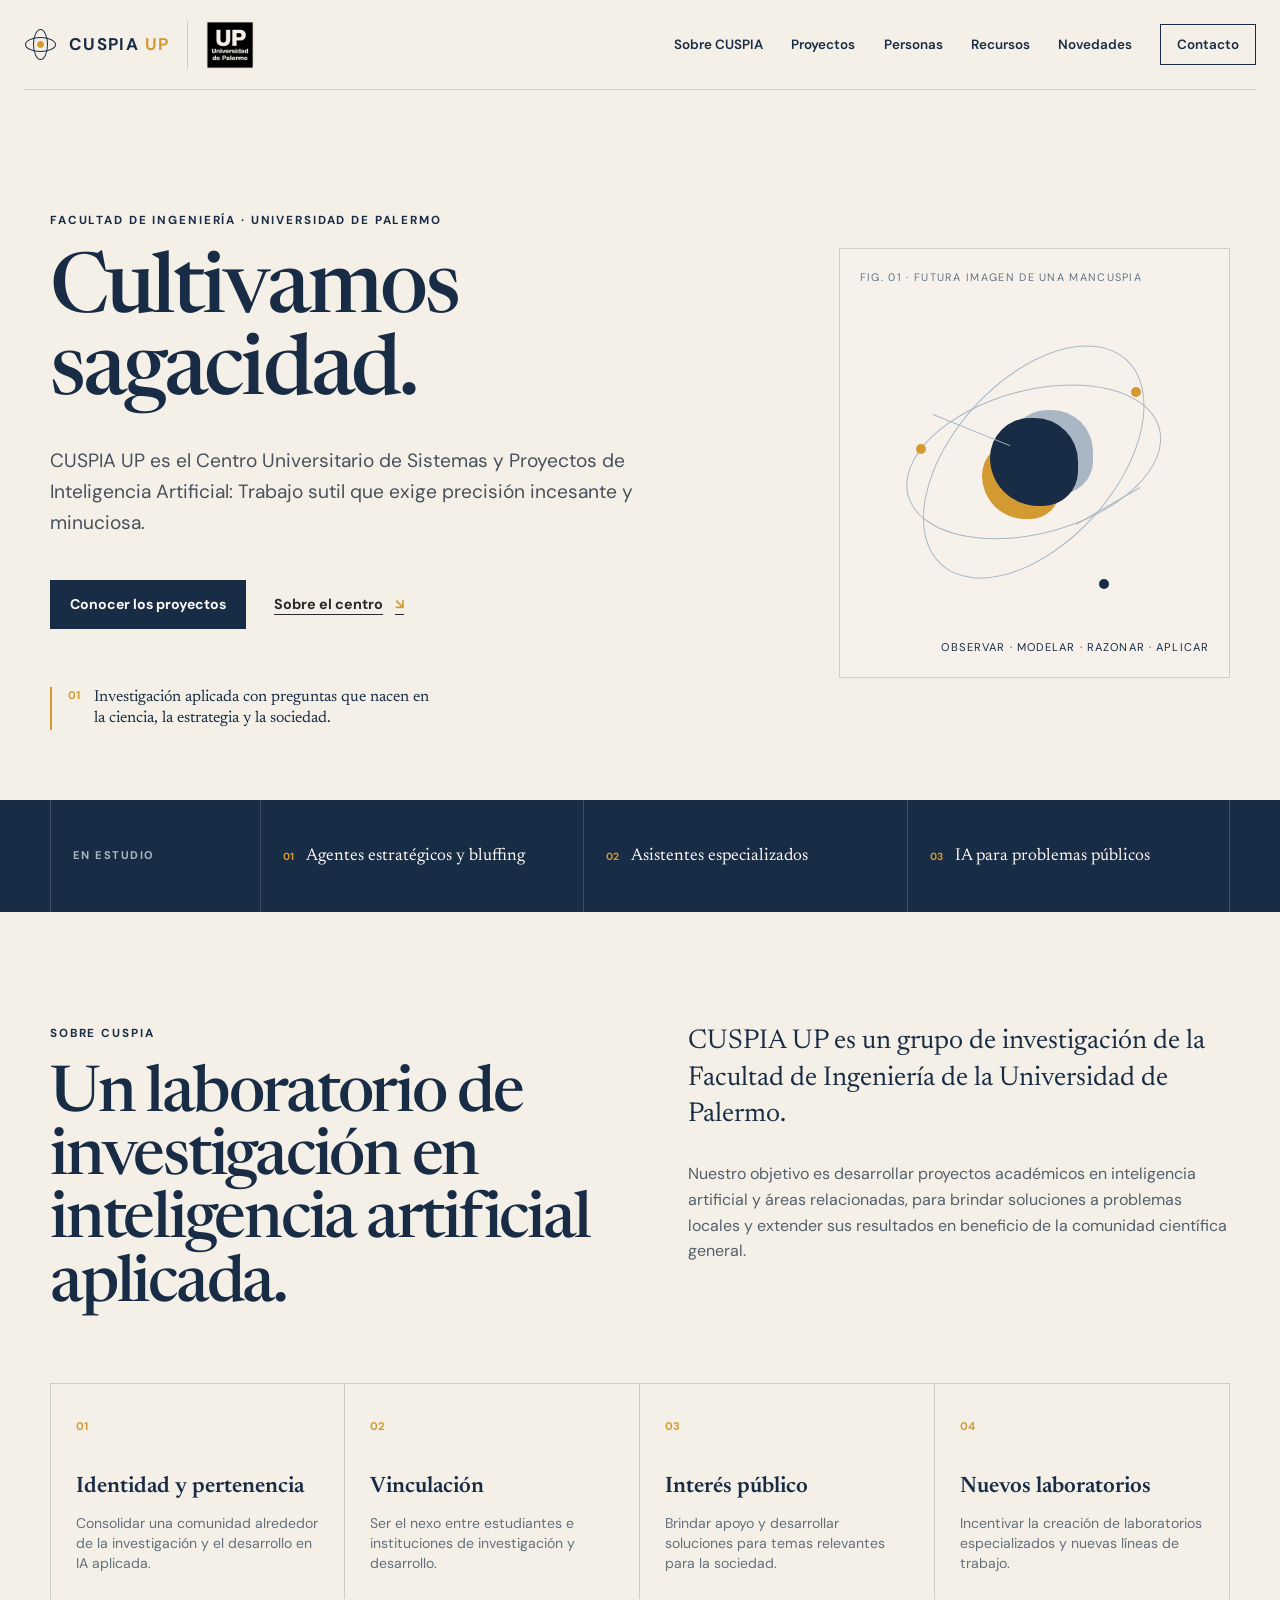
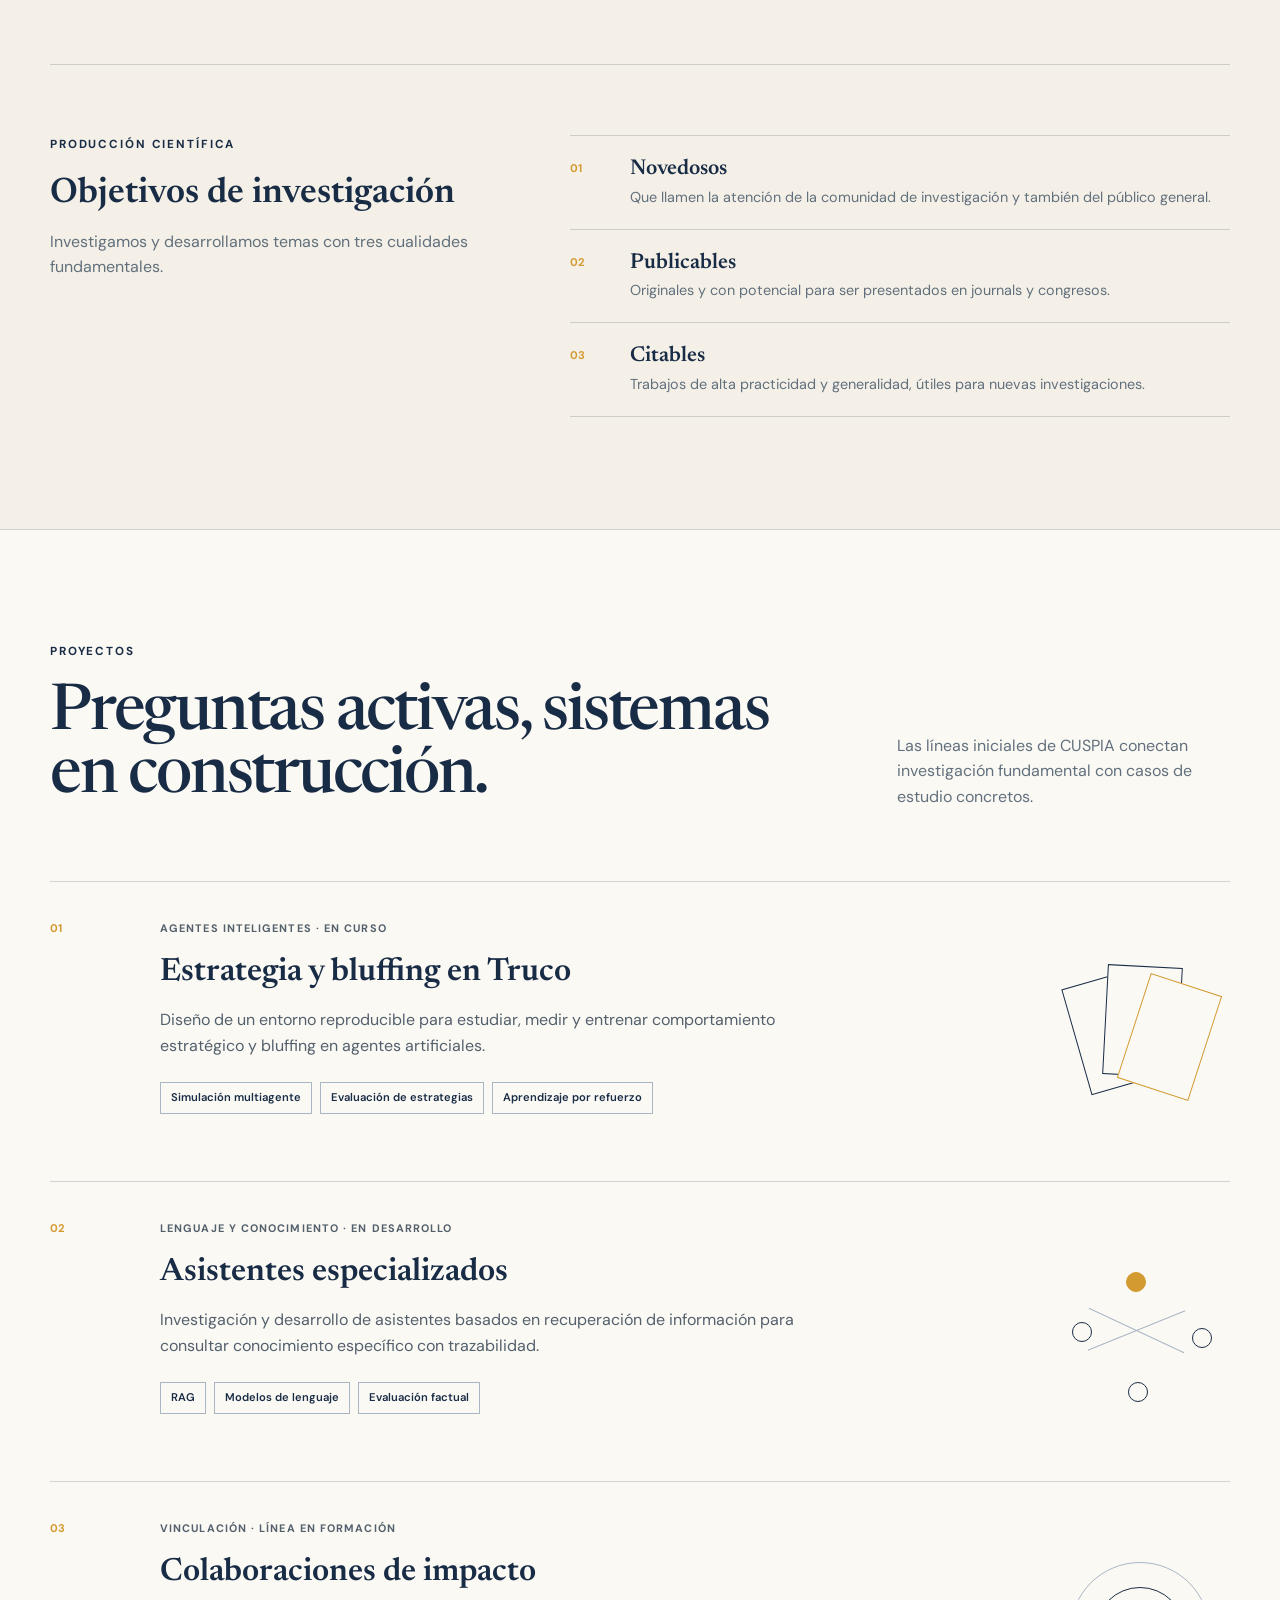
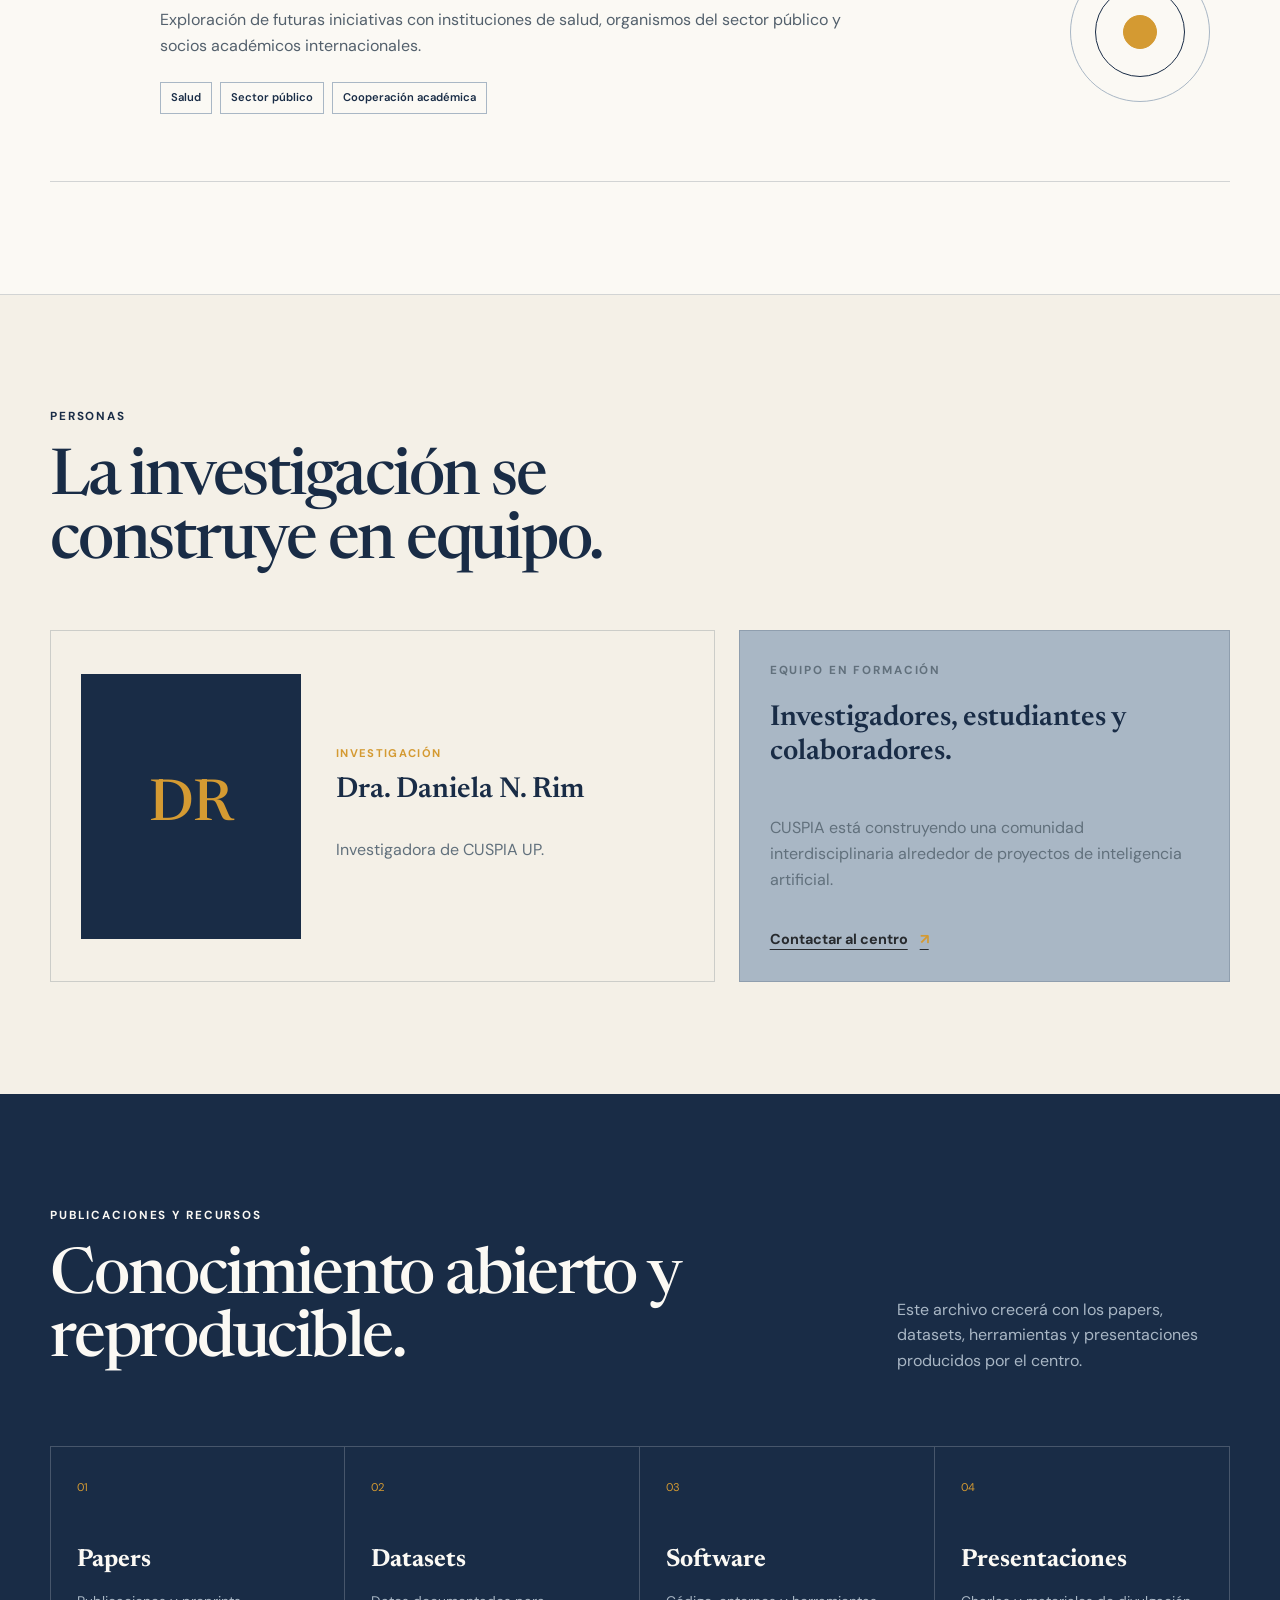
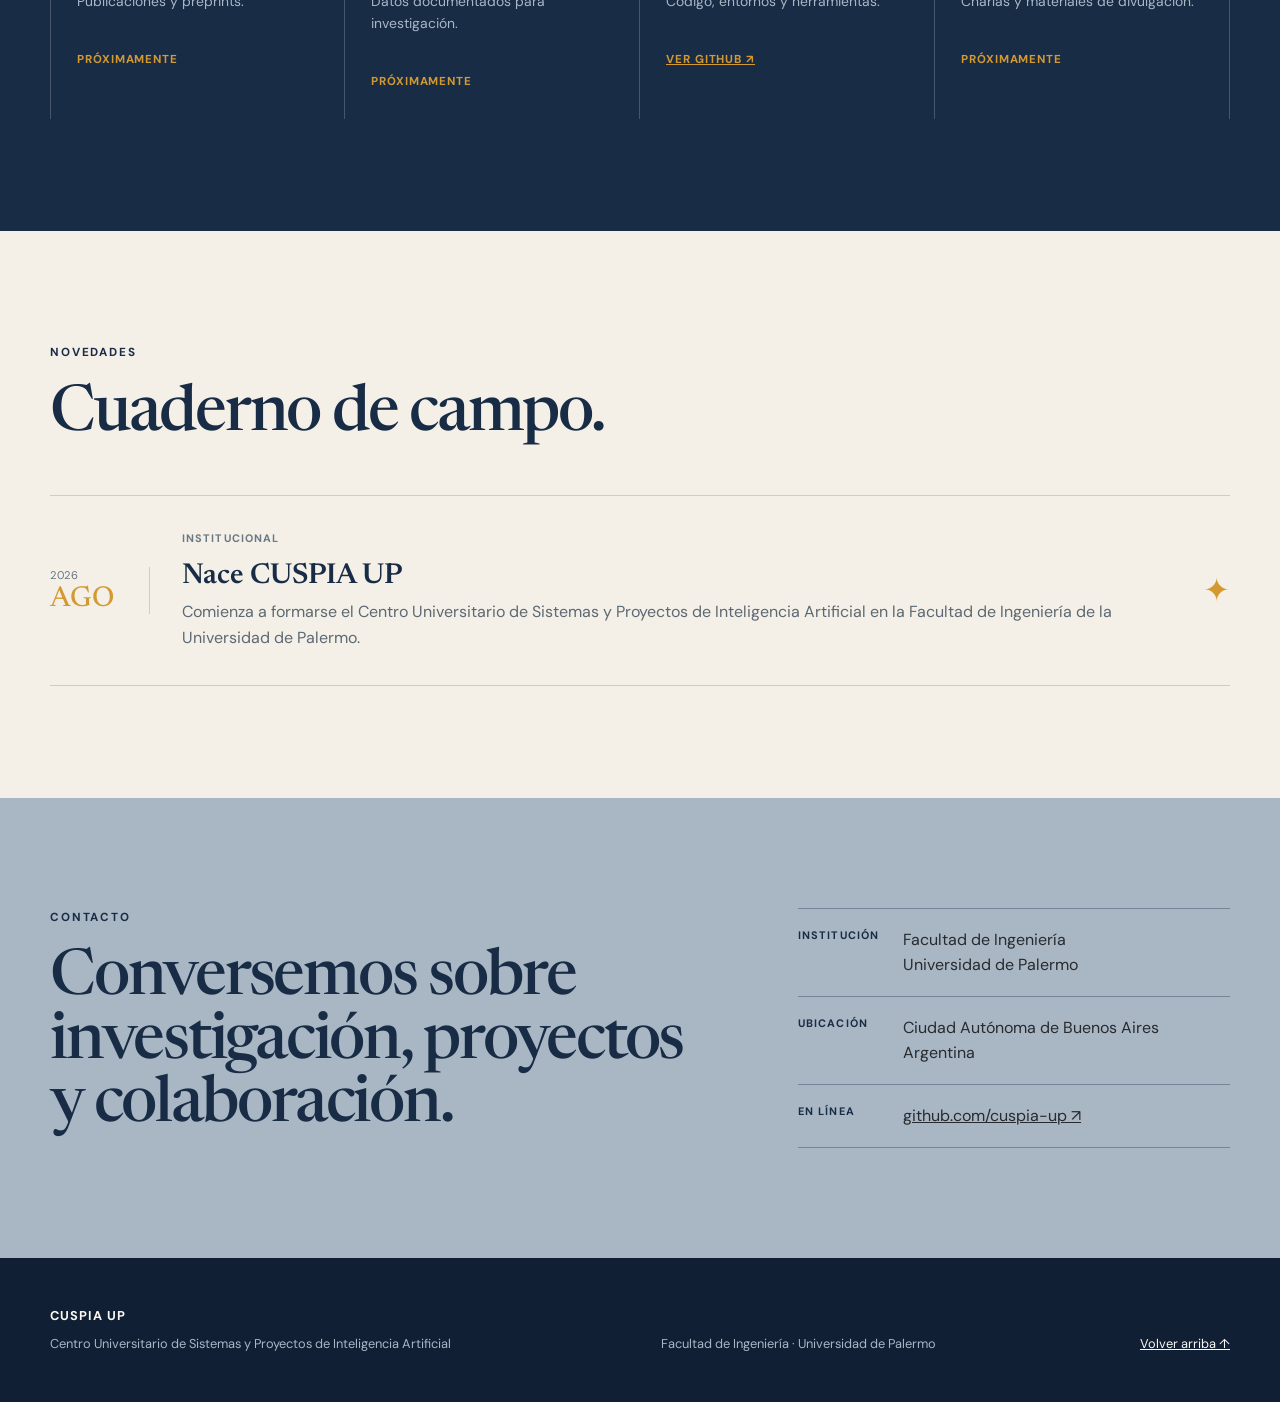
==== commit 0558c0ef: "Actualiza objetivos y diseño institucional" ====
--- a/index.html
+++ b/index.html
@@ -22,12 +22,23 @@
     <a class="skip-link" href="#contenido">Ir al contenido</a>
 
     <header class="site-header">
-      <a class="brand" href="#inicio" aria-label="CUSPIA UP, inicio">
-        <span class="brand-mark" aria-hidden="true">
-          <span></span><span></span><span></span>
-        </span>
-        <span class="brand-name">CUSPIA <strong>UP</strong></span>
-      </a>
+      <div class="brand-group">
+        <a class="brand" href="#inicio" aria-label="CUSPIA UP, inicio">
+          <span class="brand-mark" aria-hidden="true">
+            <span></span><span></span><span></span>
+          </span>
+          <span class="brand-name">CUSPIA <strong>UP</strong></span>
+        </a>
+        <a
+          class="up-brand"
+          href="https://www.palermo.edu/ingenieria/investigacion-desarrollo/"
+          target="_blank"
+          rel="noreferrer"
+          aria-label="Investigación y Desarrollo de la Facultad de Ingeniería, Universidad de Palermo"
+        >
+          <img src="Universidad-de-Palermo.png" alt="Universidad de Palermo" />
+        </a>
+      </div>
 
       <button class="menu-toggle" type="button" aria-expanded="false" aria-controls="site-nav">
         <span class="sr-only">Abrir menú</span>
@@ -47,11 +58,11 @@
     <main id="contenido">
       <section id="inicio" class="hero section-shell">
         <div class="hero-copy reveal">
-          <p class="eyebrow">Placeholder: Facultad de Ingeniería · Universidad de Palermo</p>
-          <h1>Inteligencia artificial para comprender sistemas y transformar problemas reales.</h1>
+          <p class="eyebrow">Facultad de Ingeniería · Universidad de Palermo</p>
+          <h1> Cultivamos sagacidad.</h1>
           <p class="hero-intro">
             CUSPIA UP es el Centro Universitario de Sistemas y Proyectos de Inteligencia Artificial:
-            un espacio de investigación, desarrollo y formación interdisciplinaria.
+            Trabajo sutil que exige precisión incesante y minuciosa.
           </p>
           <div class="hero-actions">
             <a class="button button-primary" href="#proyectos">Conocer los proyectos</a>
@@ -92,24 +103,36 @@
       <section id="sobre" class="section section-shell about-grid">
         <div class="section-heading reveal">
           <p class="eyebrow">Sobre CUSPIA</p>
-          <h2>Un centro para investigar con rigor y construir con propósito.</h2>
+          <h2>Un laboratorio de investigación en inteligencia artificial aplicada.</h2>
         </div>
         <div class="about-copy reveal">
           <p class="lead">
-            CUSPIA UP pertenece a la Facultad de Ingeniería de la Universidad de Palermo y articula
-            investigación, desarrollo tecnológico y formación en inteligencia artificial.
+            CUSPIA UP es un grupo de investigación de la Facultad de Ingeniería de la Universidad
+            de Palermo.
           </p>
           <p>
-            Nuestra misión es estudiar sistemas inteligentes y convertir conocimiento científico en
-            herramientas, métodos y proyectos capaces de responder a desafíos concretos. Trabajamos
-            con una mirada interdisciplinaria, responsable y orientada al impacto.
+            Nuestro objetivo es desarrollar proyectos académicos en inteligencia artificial y áreas
+            relacionadas, para brindar soluciones a problemas locales y extender sus resultados en
+            beneficio de la comunidad científica general.
           </p>
         </div>
         <div class="research-areas reveal">
-          <article><span>01</span><h3>Agentes y toma de decisiones</h3><p>Estrategia, interacción, adaptación y comportamiento.</p></article>
-          <article><span>02</span><h3>Lenguaje y conocimiento</h3><p>Recuperación de información y asistentes especializados.</p></article>
-          <article><span>03</span><h3>IA aplicada</h3><p>Soluciones para ciencia, salud, sector público e ingeniería.</p></article>
-          <article><span>04</span><h3>Evaluación responsable</h3><p>Métricas, experimentación reproducible y análisis crítico.</p></article>
+          <article><span>01</span><h3>Identidad y pertenencia</h3><p>Consolidar una comunidad alrededor de la investigación y el desarrollo en IA aplicada.</p></article>
+          <article><span>02</span><h3>Vinculación</h3><p>Ser el nexo entre estudiantes e instituciones de investigación y desarrollo.</p></article>
+          <article><span>03</span><h3>Interés público</h3><p>Brindar apoyo y desarrollar soluciones para temas relevantes para la sociedad.</p></article>
+          <article><span>04</span><h3>Nuevos laboratorios</h3><p>Incentivar la creación de laboratorios especializados y nuevas líneas de trabajo.</p></article>
+        </div>
+        <div class="research-objectives reveal">
+          <div class="research-objectives-heading">
+            <p class="eyebrow">Producción científica</p>
+            <h3>Objetivos de investigación</h3>
+            <p>Investigamos y desarrollamos temas con tres cualidades fundamentales.</p>
+          </div>
+          <ol class="research-principles">
+            <li><span>01</span><div><strong>Novedosos</strong><p>Que llamen la atención de la comunidad de investigación y también del público general.</p></div></li>
+            <li><span>02</span><div><strong>Publicables</strong><p>Originales y con potencial para ser presentados en journals y congresos.</p></div></li>
+            <li><span>03</span><div><strong>Citables</strong><p>Trabajos de alta practicidad y generalidad, útiles para nuevas investigaciones.</p></div></li>
+          </ol>
         </div>
       </section>
 
@@ -162,7 +185,7 @@
         <div class="people-grid">
           <article class="person-card person-lead reveal">
             <div class="portrait-placeholder" aria-hidden="true"><span>DR</span></div>
-            <div><p class="role">Investigación</p><h3>Dra. Daniela N. Rim</h3><p>Investigadora y directora de CUSPIA UP.</p></div>
+            <div><p class="role">Investigación</p><h3>Dra. Daniela N. Rim</h3><p>Investigadora de CUSPIA UP.</p></div>
           </article>
           <article class="join-card reveal">
             <p class="eyebrow">Equipo en formación</p>
--- a/styles.css
+++ b/styles.css
@@ -24,6 +24,7 @@
 .sr-only { position: absolute; width: 1px; height: 1px; padding: 0; margin: -1px; overflow: hidden; clip: rect(0,0,0,0); white-space: nowrap; border: 0; }
 
 .site-header { width: min(1280px, calc(100% - 48px)); height: 90px; margin-inline: auto; display: flex; align-items: center; justify-content: space-between; border-bottom: 1px solid var(--line); position: relative; z-index: 20; }
+.brand-group { display: flex; align-items: center; gap: 18px; }
 .brand { display: inline-flex; align-items: center; gap: 12px; text-decoration: none; color: var(--ink); }
 .brand-name { font-size: 1.06rem; font-weight: 700; letter-spacing: .08em; }
 .brand-name strong { color: var(--saffron); }
@@ -32,6 +33,8 @@
 .brand-mark span:nth-child(1) { inset: 1px 9px; }
 .brand-mark span:nth-child(2) { inset: 9px 1px; }
 .brand-mark span:nth-child(3) { width: 7px; height: 7px; left: 13px; top: 13px; background: var(--saffron); border-color: var(--saffron); }
+.up-brand { display: inline-flex; align-items: center; padding-left: 18px; border-left: 1px solid var(--line); }
+.up-brand img { display: block; width: 48px; height: 48px; object-fit: contain; }
 .site-nav { display: flex; align-items: center; gap: clamp(18px, 2.2vw, 34px); }
 .site-nav a { font-size: .84rem; font-weight: 600; text-decoration: none; color: var(--ink); }
 .site-nav a:not(.nav-contact):hover { color: var(--saffron); }
@@ -40,8 +43,8 @@
 .menu-toggle { display: none; background: none; border: 0; padding: 10px; }
 .menu-toggle > span:not(.sr-only) { display: block; width: 24px; height: 1px; margin: 6px; background: var(--ink); }
 
-.hero { min-height: 710px; padding-block: 105px 70px; display: grid; grid-template-columns: minmax(0, 1.45fr) minmax(320px, .8fr); column-gap: 80px; position: relative; }
-.hero-copy { align-self: center; max-width: 760px; }
+.hero { min-height: 710px; padding-block: 105px 70px; display: grid; grid-template-columns: minmax(0, 1.45fr) minmax(320px, .8fr); grid-template-rows: 1fr auto; column-gap: 80px; row-gap: 42px; position: relative; }
+.hero-copy { grid-column: 1; grid-row: 1; align-self: center; max-width: 760px; }
 .eyebrow { margin: 0 0 22px; color: var(--ink); font-size: .73rem; font-weight: 700; letter-spacing: .16em; text-transform: uppercase; }
 h1, h2, h3 { margin-top: 0; color: var(--ink); }
 h1, h2 { font-family: var(--serif); font-weight: 500; line-height: .99; letter-spacing: -.035em; }
@@ -56,7 +59,7 @@
 .text-link { display: inline-flex; gap: 12px; text-underline-offset: 5px; font-size: .9rem; font-weight: 700; }
 .text-link span { color: var(--saffron); }
 
-.field-figure { align-self: center; min-height: 430px; border: 1px solid var(--line); background: rgba(255,255,255,.14); position: relative; display: grid; grid-template-rows: auto 1fr auto; padding: 20px; }
+.field-figure { grid-column: 2; grid-row: 1 / span 2; align-self: center; min-height: 430px; border: 1px solid var(--line); background: rgba(255,255,255,.14); position: relative; display: grid; grid-template-rows: auto 1fr auto; padding: 20px; }
 .figure-label { font-size: .68rem; color: #657382; text-transform: uppercase; letter-spacing: .12em; }
 .field-figure > p { margin: 0; color: var(--ink); font-size: .7rem; text-align: right; letter-spacing: .1em; text-transform: uppercase; }
 .specimen { position: relative; margin: 26px; }
@@ -68,7 +71,7 @@
 .node-a { left: 10%; top: 44%; }.node-b { right: 14%; top: 25%; }.node-c { right: 25%; bottom: 8%; background: var(--ink); }
 .trace { position: absolute; height: 1px; background: var(--mist); transform-origin: left; }
 .trace-a { width: 28%; left: 16%; top: 34%; transform: rotate(22deg); }.trace-b { width: 25%; right: 11%; bottom: 29%; transform: rotate(-30deg); }
-.hero-note { position: absolute; left: 0; bottom: 48px; display: flex; gap: 14px; max-width: 330px; border-left: 2px solid var(--saffron); padding-left: 16px; }
+.hero-note { grid-column: 1; grid-row: 2; position: static; display: flex; gap: 14px; max-width: 390px; margin: 0; border-left: 2px solid var(--saffron); padding-left: 16px; }
 .hero-note span { color: var(--saffron); font-size: .7rem; font-weight: 700; }
 .hero-note p { margin: 0; font-family: var(--serif); color: var(--ink); font-size: 1rem; line-height: 1.35; }
 
@@ -90,6 +93,14 @@
 .research-areas span, .project-number { color: var(--saffron); font-size: .7rem; font-weight: 700; }
 .research-areas h3 { margin: 36px 0 12px; font-family: var(--serif); font-size: 1.4rem; font-weight: 600; }
 .research-areas p { margin: 0; color: #62707d; font-size: .88rem; line-height: 1.45; }
+.research-objectives { grid-column: 1 / -1; display: grid; grid-template-columns: .8fr 1.2fr; gap: 80px; padding-top: 70px; border-top: 1px solid var(--line); }
+.research-objectives-heading h3 { margin-bottom: 18px; font: 600 2.2rem var(--serif); }
+.research-objectives-heading > p:last-child { color: #62707d; }
+.research-principles { margin: 0; padding: 0; list-style: none; border-top: 1px solid var(--line); }
+.research-principles li { display: grid; grid-template-columns: 42px 1fr; gap: 18px; padding: 20px 0; border-bottom: 1px solid var(--line); }
+.research-principles li > span { padding-top: 4px; color: var(--saffron); font-size: .7rem; font-weight: 700; }
+.research-principles strong { color: var(--ink); font: 600 1.35rem var(--serif); }
+.research-principles p { margin: 4px 0 0; color: #62707d; font-size: .9rem; }
 
 .projects-section { background: var(--paper-light); border-block: 1px solid var(--line); }
 .heading-row { display: grid; grid-template-columns: 1.4fr .6fr; gap: 70px; align-items: end; margin-bottom: 72px; }
@@ -157,15 +168,17 @@
   .menu-toggle { display: block; }
   .site-nav { display:none; position:absolute; left:0; right:0; top:89px; padding:25px; flex-direction:column;align-items:flex-start;background:var(--paper-light);border-bottom:1px solid var(--line);box-shadow:0 15px 30px rgba(16,31,51,.08) }
   .site-nav.open { display:flex }.site-nav a{font-size:1rem}.nav-contact{width:100%;text-align:center}
-  .hero { grid-template-columns:1fr; gap:55px; padding-block:75px 115px; }.field-figure{min-height:360px}.hero-note{bottom:35px}
+  .hero { grid-template-columns:1fr; grid-template-rows:auto; gap:55px; padding-block:75px; }.hero-copy,.field-figure,.hero-note{grid-column:1;grid-row:auto}.field-figure{min-height:360px}.hero-note{margin-top:0}
   .strip-grid { grid-template-columns:1fr; }.strip-grid > * { min-height:70px;border-right:1px solid rgba(255,255,255,.16);border-bottom:1px solid rgba(255,255,255,.16) }
   .about-grid, .heading-row, .contact-grid { grid-template-columns:1fr; }.research-areas { grid-template-columns:1fr 1fr }.research-areas article:nth-child(3){border-left:1px solid var(--line)}
+  .research-objectives { grid-template-columns: 1fr; gap: 35px; }
   .project-card { grid-template-columns:50px 1fr }.project-glyph{display:none}
   .people-grid { grid-template-columns:1fr }.resource-grid{grid-template-columns:1fr 1fr}.resource-item:nth-child(3){border-left:1px solid rgba(255,255,255,.2)}
 }
 
 @media (max-width: 600px) {
   :root { --shell: calc(100% - 28px); }.section{padding-block:78px}.site-header{width:calc(100% - 28px);height:74px}.site-nav{top:73px}
+  .brand-group { gap: 10px; }.up-brand { padding-left: 10px; }.up-brand img { width: 38px; height: 38px; }
   h1{font-size:clamp(3rem,14vw,4.2rem)}h2{font-size:2.65rem}.hero{padding-top:55px}.hero-actions{align-items:flex-start;flex-direction:column;gap:20px}.field-figure{min-height:310px}.specimen{margin:12px}
   .about-grid{gap:40px}.research-areas{grid-template-columns:1fr}.research-areas article,.research-areas article:nth-child(3){border-left:1px solid var(--line)}
   .heading-row{gap:25px;margin-bottom:48px}.project-card{grid-template-columns:34px 1fr;gap:10px}.project-content ul{gap:5px}
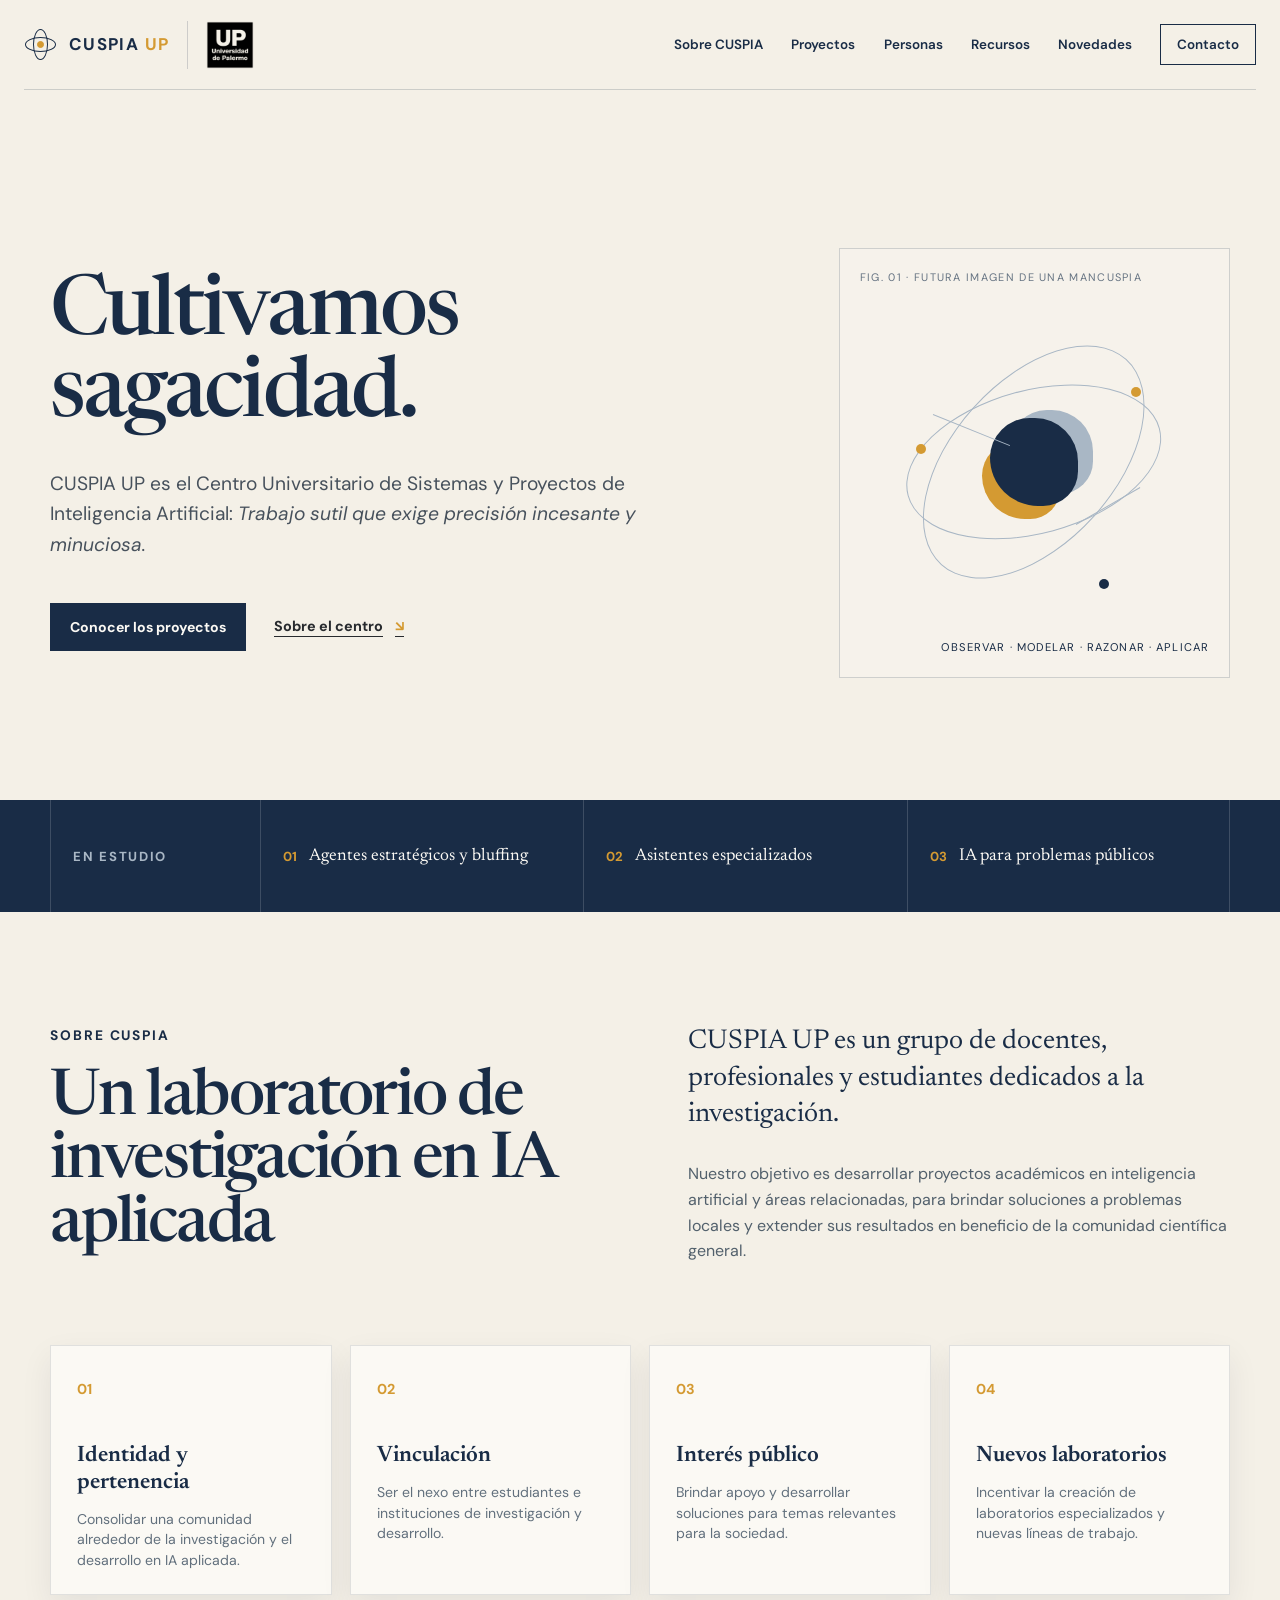
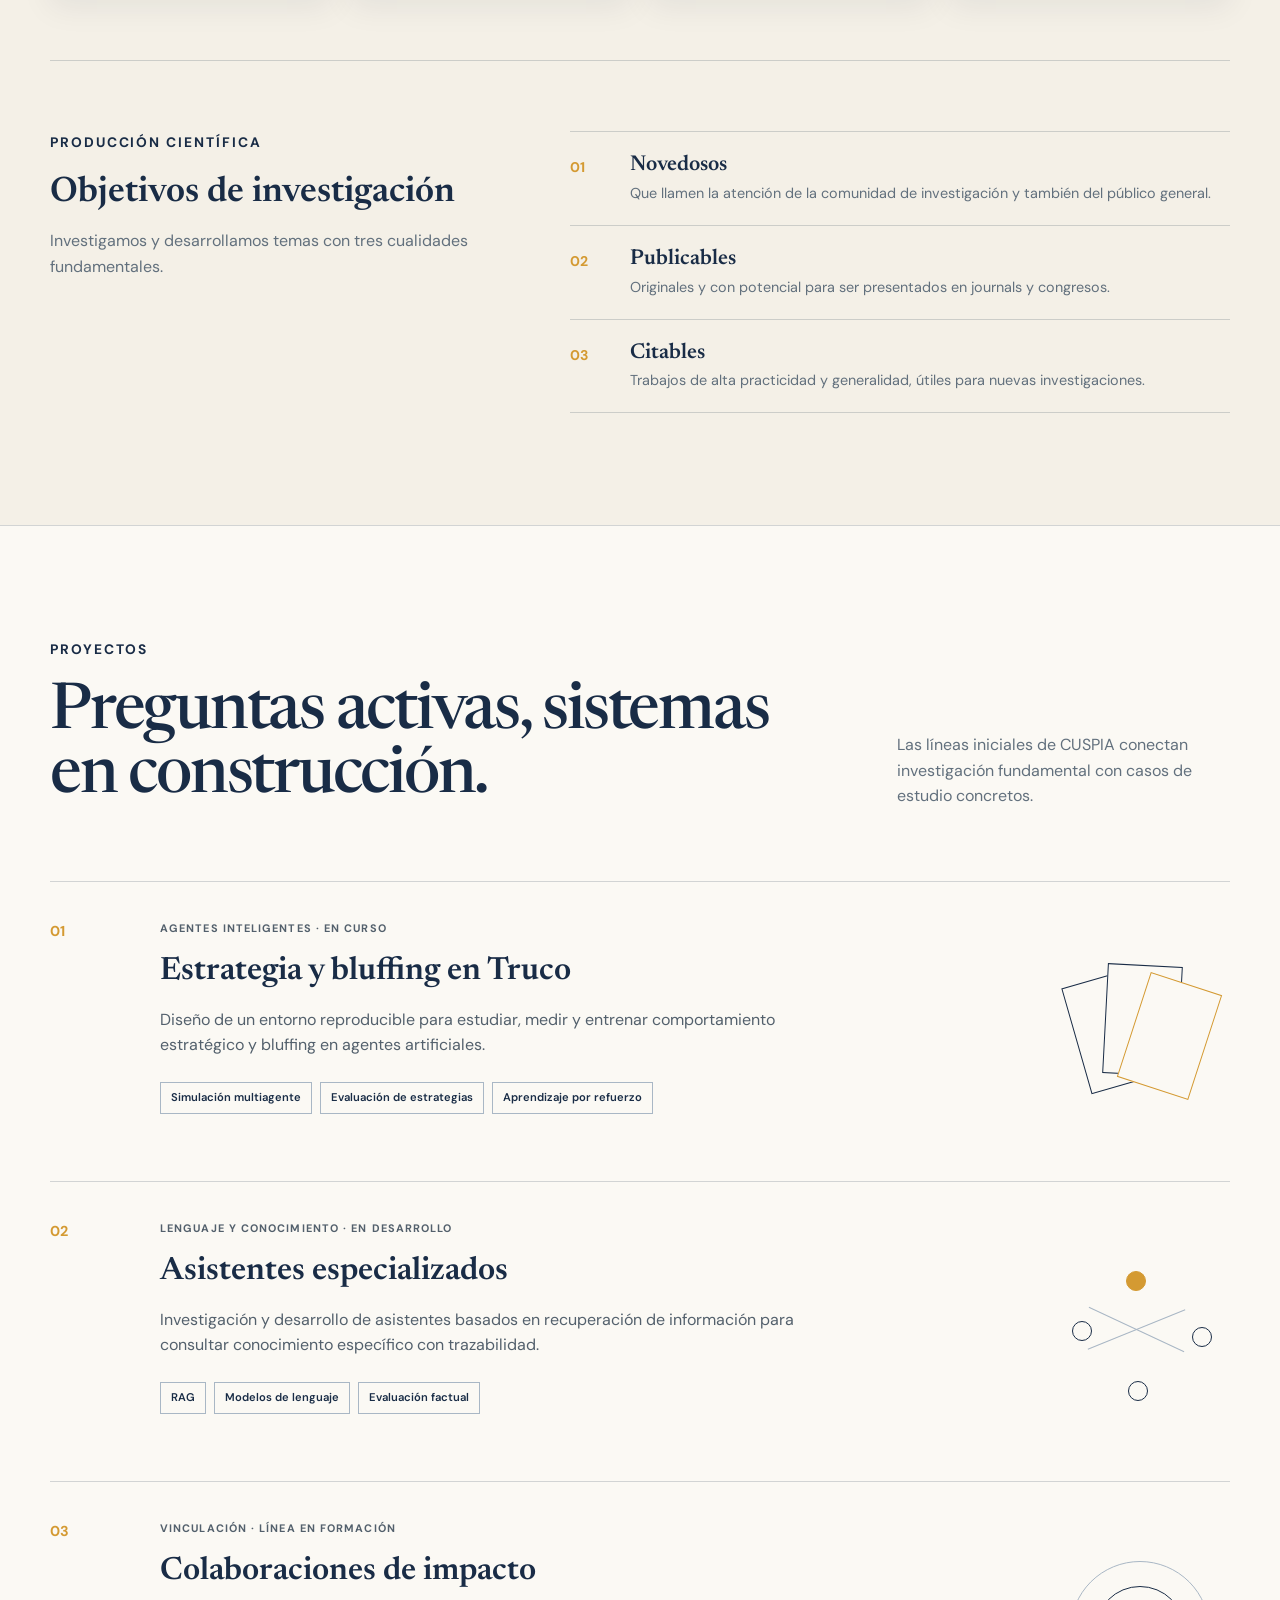
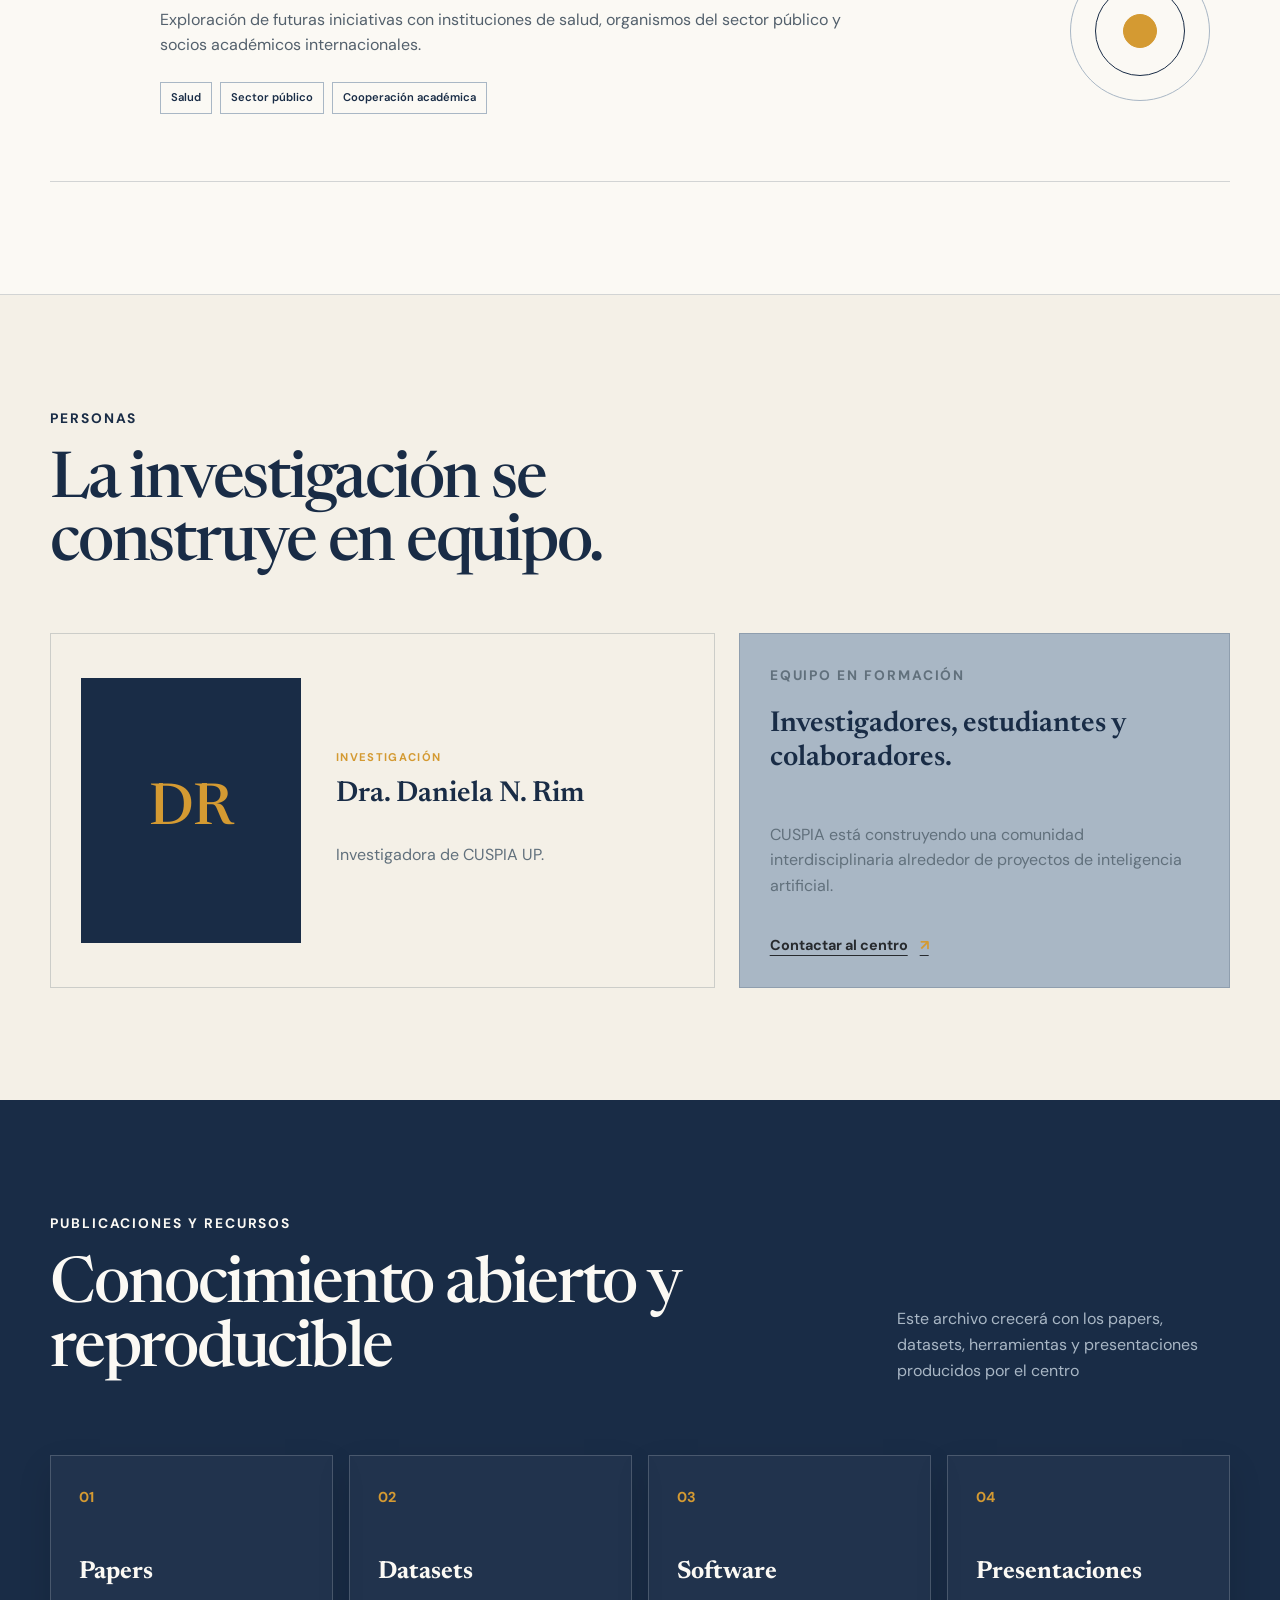
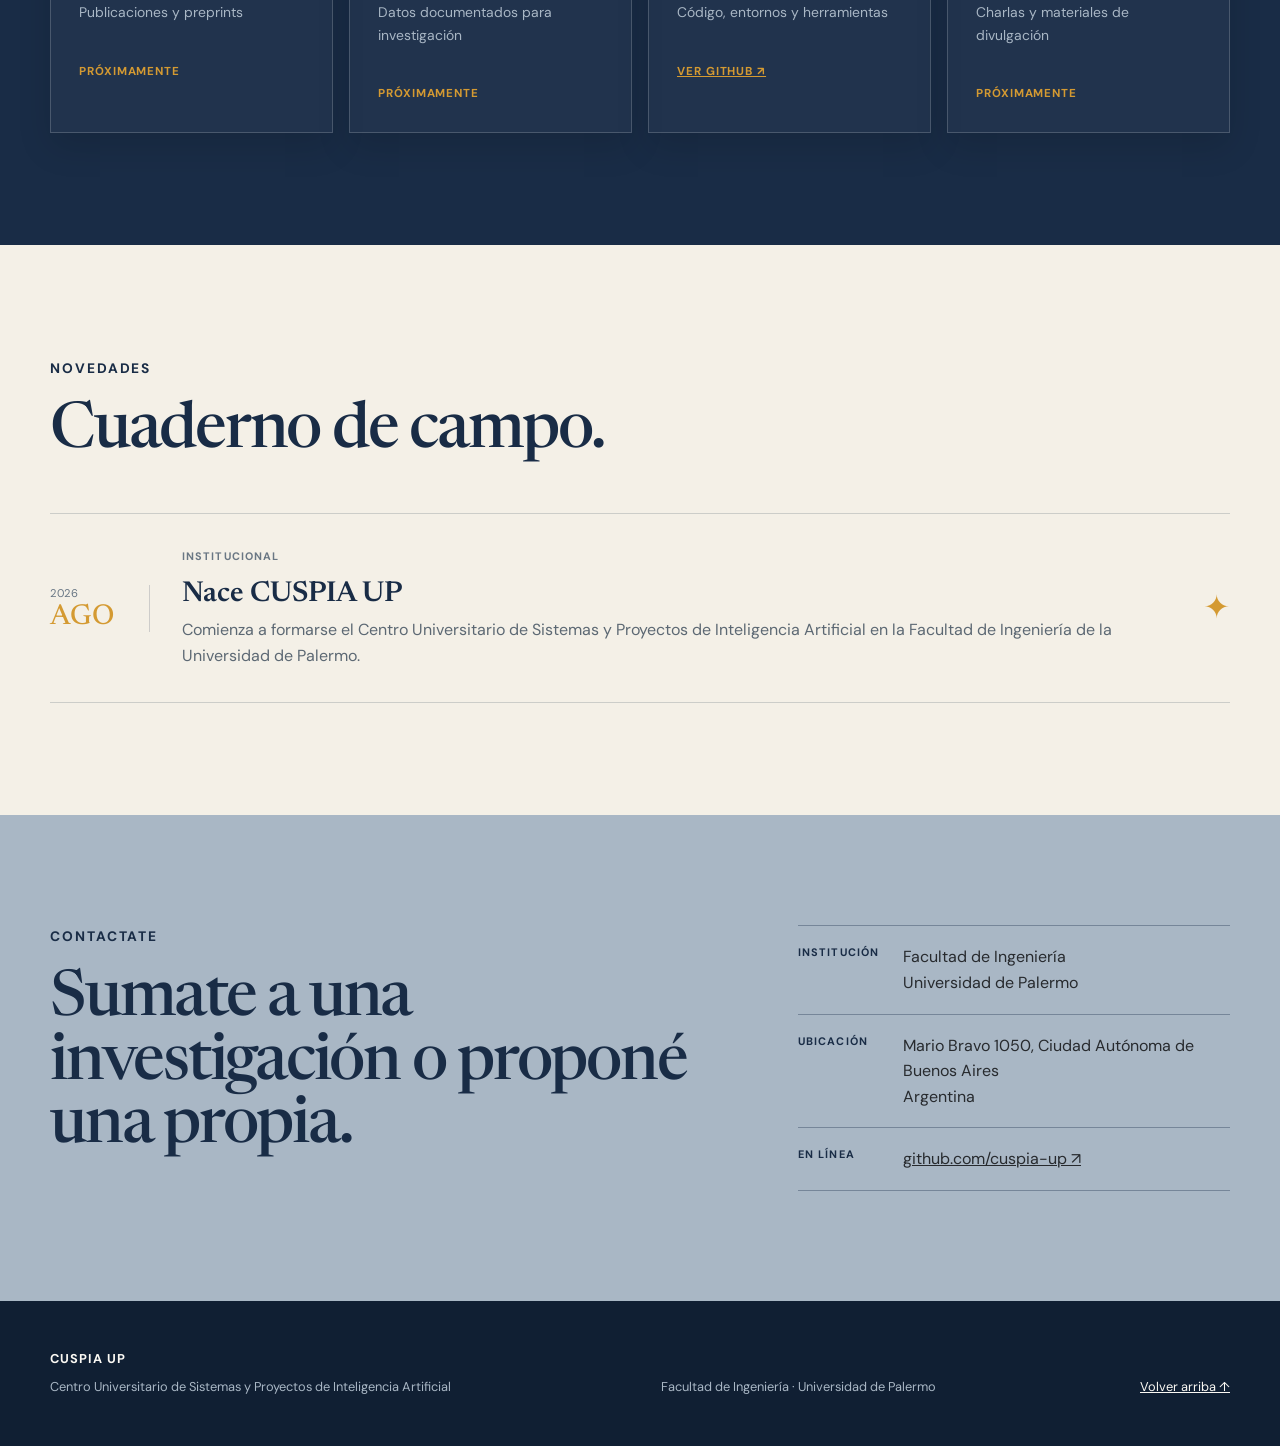
==== commit 4becf6b9: "Mejora jerarquía visual y tarjetas" ====
--- a/index.html
+++ b/index.html
@@ -58,11 +58,10 @@
     <main id="contenido">
       <section id="inicio" class="hero section-shell">
         <div class="hero-copy reveal">
-          <p class="eyebrow">Facultad de Ingeniería · Universidad de Palermo</p>
           <h1> Cultivamos sagacidad.</h1>
           <p class="hero-intro">
             CUSPIA UP es el Centro Universitario de Sistemas y Proyectos de Inteligencia Artificial:
-            Trabajo sutil que exige precisión incesante y minuciosa.
+              <em>Trabajo sutil que exige precisión incesante y minuciosa.</em>
           </p>
           <div class="hero-actions">
             <a class="button button-primary" href="#proyectos">Conocer los proyectos</a>
@@ -84,11 +83,6 @@
           </div>
           <p>Observar · modelar · razonar · aplicar</p>
         </div>
-
-        <aside class="hero-note reveal">
-          <span>01</span>
-          <p>Investigación aplicada con preguntas que nacen en la ciencia, la estrategia y la sociedad.</p>
-        </aside>
       </section>
 
       <section class="project-strip" aria-label="Proyectos destacados">
@@ -103,12 +97,11 @@
       <section id="sobre" class="section section-shell about-grid">
         <div class="section-heading reveal">
           <p class="eyebrow">Sobre CUSPIA</p>
-          <h2>Un laboratorio de investigación en inteligencia artificial aplicada.</h2>
+          <h2>Un laboratorio de investigación en IA aplicada</h2>
         </div>
         <div class="about-copy reveal">
           <p class="lead">
-            CUSPIA UP es un grupo de investigación de la Facultad de Ingeniería de la Universidad
-            de Palermo.
+            CUSPIA UP es un grupo de docentes, profesionales y estudiantes dedicados a la investigación.
           </p>
           <p>
             Nuestro objetivo es desarrollar proyectos académicos en inteligencia artificial y áreas
@@ -199,14 +192,14 @@
       <section id="recursos" class="section resources-section">
         <div class="section-shell">
           <div class="section-heading heading-row reveal">
-            <div><p class="eyebrow">Publicaciones y recursos</p><h2>Conocimiento abierto y reproducible.</h2></div>
-            <p>Este archivo crecerá con los papers, datasets, herramientas y presentaciones producidos por el centro.</p>
+            <div><p class="eyebrow">Publicaciones y recursos</p><h2>Conocimiento abierto y reproducible</h2></div>
+            <p>Este archivo crecerá con los papers, datasets, herramientas y presentaciones producidos por el centro</p>
           </div>
           <div class="resource-grid">
-            <article class="resource-item reveal"><span>01</span><h3>Papers</h3><p>Publicaciones y preprints.</p><em>Próximamente</em></article>
-            <article class="resource-item reveal"><span>02</span><h3>Datasets</h3><p>Datos documentados para investigación.</p><em>Próximamente</em></article>
-            <article class="resource-item reveal"><span>03</span><h3>Software</h3><p>Código, entornos y herramientas.</p><a href="https://github.com/cuspia-up" target="_blank" rel="noreferrer">Ver GitHub ↗</a></article>
-            <article class="resource-item reveal"><span>04</span><h3>Presentaciones</h3><p>Charlas y materiales de divulgación.</p><em>Próximamente</em></article>
+            <article class="resource-item reveal"><span>01</span><h3>Papers</h3><p>Publicaciones y preprints</p><em>Próximamente</em></article>
+            <article class="resource-item reveal"><span>02</span><h3>Datasets</h3><p>Datos documentados para investigación</p><em>Próximamente</em></article>
+            <article class="resource-item reveal"><span>03</span><h3>Software</h3><p>Código, entornos y herramientas</p><a href="https://github.com/cuspia-up" target="_blank" rel="noreferrer">Ver GitHub ↗</a></article>
+            <article class="resource-item reveal"><span>04</span><h3>Presentaciones</h3><p>Charlas y materiales de divulgación</p><em>Próximamente</em></article>
           </div>
         </div>
       </section>
@@ -222,10 +215,10 @@
 
       <section id="contacto" class="contact-section">
         <div class="section-shell contact-grid">
-          <div class="reveal"><p class="eyebrow">Contacto</p><h2>Conversemos sobre investigación, proyectos y colaboración.</h2></div>
+          <div class="reveal"><p class="eyebrow">Contactate</p><h2>Sumate a una investigación o proponé una propia.</h2></div>
           <div class="contact-details reveal">
             <div><span>Institución</span><p>Facultad de Ingeniería<br />Universidad de Palermo</p></div>
-            <div><span>Ubicación</span><p>Ciudad Autónoma de Buenos Aires<br />Argentina</p></div>
+            <div><span>Ubicación</span><p>Mario Bravo 1050, Ciudad Autónoma de Buenos Aires<br />Argentina</p></div>
             <div><span>En línea</span><p><a href="https://github.com/cuspia-up" target="_blank" rel="noreferrer">github.com/cuspia-up ↗</a></p></div>
           </div>
         </div>
--- a/styles.css
+++ b/styles.css
@@ -43,9 +43,9 @@
 .menu-toggle { display: none; background: none; border: 0; padding: 10px; }
 .menu-toggle > span:not(.sr-only) { display: block; width: 24px; height: 1px; margin: 6px; background: var(--ink); }
 
-.hero { min-height: 710px; padding-block: 105px 70px; display: grid; grid-template-columns: minmax(0, 1.45fr) minmax(320px, .8fr); grid-template-rows: 1fr auto; column-gap: 80px; row-gap: 42px; position: relative; }
+.hero { min-height: 710px; padding-block: 105px 70px; display: grid; grid-template-columns: minmax(0, 1.45fr) minmax(320px, .8fr); grid-template-rows: 1fr; column-gap: 80px; position: relative; }
 .hero-copy { grid-column: 1; grid-row: 1; align-self: center; max-width: 760px; }
-.eyebrow { margin: 0 0 22px; color: var(--ink); font-size: .73rem; font-weight: 700; letter-spacing: .16em; text-transform: uppercase; }
+.eyebrow { margin: 0 0 22px; color: var(--ink); font-size: .86rem; font-weight: 700; letter-spacing: .14em; text-transform: uppercase; }
 h1, h2, h3 { margin-top: 0; color: var(--ink); }
 h1, h2 { font-family: var(--serif); font-weight: 500; line-height: .99; letter-spacing: -.035em; }
 h1 { max-width: 800px; margin-bottom: 30px; font-size: clamp(3.6rem, 6.5vw, 6.4rem); }
@@ -59,7 +59,7 @@
 .text-link { display: inline-flex; gap: 12px; text-underline-offset: 5px; font-size: .9rem; font-weight: 700; }
 .text-link span { color: var(--saffron); }
 
-.field-figure { grid-column: 2; grid-row: 1 / span 2; align-self: center; min-height: 430px; border: 1px solid var(--line); background: rgba(255,255,255,.14); position: relative; display: grid; grid-template-rows: auto 1fr auto; padding: 20px; }
+.field-figure { grid-column: 2; grid-row: 1; align-self: center; min-height: 430px; border: 1px solid var(--line); background: rgba(255,255,255,.14); position: relative; display: grid; grid-template-rows: auto 1fr auto; padding: 20px; }
 .figure-label { font-size: .68rem; color: #657382; text-transform: uppercase; letter-spacing: .12em; }
 .field-figure > p { margin: 0; color: var(--ink); font-size: .7rem; text-align: right; letter-spacing: .1em; text-transform: uppercase; }
 .specimen { position: relative; margin: 26px; }
@@ -72,33 +72,32 @@
 .trace { position: absolute; height: 1px; background: var(--mist); transform-origin: left; }
 .trace-a { width: 28%; left: 16%; top: 34%; transform: rotate(22deg); }.trace-b { width: 25%; right: 11%; bottom: 29%; transform: rotate(-30deg); }
 .hero-note { grid-column: 1; grid-row: 2; position: static; display: flex; gap: 14px; max-width: 390px; margin: 0; border-left: 2px solid var(--saffron); padding-left: 16px; }
-.hero-note span { color: var(--saffron); font-size: .7rem; font-weight: 700; }
+.hero-note span { color: var(--saffron); font-size: .86rem; font-weight: 700; }
 .hero-note p { margin: 0; font-family: var(--serif); color: var(--ink); font-size: 1rem; line-height: 1.35; }
 
 .project-strip { background: var(--ink); color: var(--paper-light); }
 .strip-grid { min-height: 112px; display: grid; grid-template-columns: .65fr repeat(3, 1fr); align-items: stretch; }
 .strip-grid > * { display: flex; align-items: center; padding: 22px; border-left: 1px solid rgba(255,255,255,.16); }
 .strip-grid > *:last-child { border-right: 1px solid rgba(255,255,255,.16); }
-.strip-title { margin: 0; color: var(--mist); font-size: .7rem; font-weight: 700; letter-spacing: .13em; text-transform: uppercase; }
+.strip-title { margin: 0; color: var(--mist); font-size: .82rem; font-weight: 700; letter-spacing: .13em; text-transform: uppercase; }
 .strip-grid a { gap: 12px; text-decoration: none; font-family: var(--serif); font-size: 1.08rem; line-height: 1.2; }
 .strip-grid a:hover { background: rgba(255,255,255,.06); }
-.strip-grid a span { color: var(--saffron); font: 700 .65rem var(--sans); }
+.strip-grid a span { color: var(--saffron); font: 700 .82rem var(--sans); }
 
 .about-grid { display: grid; grid-template-columns: 1fr 1fr; gap: 65px 95px; }
 .about-copy .lead { margin-top: 0; color: var(--ink); font-family: var(--serif); font-size: 1.7rem; line-height: 1.35; }
 .about-copy p:last-child { color: #52606c; }
-.research-areas { grid-column: 1 / -1; display: grid; grid-template-columns: repeat(4,1fr); border-top: 1px solid var(--line); }
-.research-areas article { min-height: 215px; padding: 28px 25px 18px; border-right: 1px solid var(--line); }
-.research-areas article:first-child { border-left: 1px solid var(--line); }
-.research-areas span, .project-number { color: var(--saffron); font-size: .7rem; font-weight: 700; }
-.research-areas h3 { margin: 36px 0 12px; font-family: var(--serif); font-size: 1.4rem; font-weight: 600; }
+.research-areas { grid-column: 1 / -1; display: grid; grid-template-columns: repeat(4,1fr); gap: 18px; }
+.research-areas article { min-height: 245px; padding: 30px 26px 24px; border: 1px solid rgba(25, 44, 70, .12); background: var(--paper-light); box-shadow: 0 12px 30px rgba(16, 31, 51, .07); }
+.research-areas span, .project-number { color: var(--saffron); font-size: .9rem; font-weight: 700; }
+.research-areas h3 { margin: 42px 0 12px; font-family: var(--serif); font-size: 1.4rem; font-weight: 600; }
 .research-areas p { margin: 0; color: #62707d; font-size: .88rem; line-height: 1.45; }
 .research-objectives { grid-column: 1 / -1; display: grid; grid-template-columns: .8fr 1.2fr; gap: 80px; padding-top: 70px; border-top: 1px solid var(--line); }
 .research-objectives-heading h3 { margin-bottom: 18px; font: 600 2.2rem var(--serif); }
 .research-objectives-heading > p:last-child { color: #62707d; }
 .research-principles { margin: 0; padding: 0; list-style: none; border-top: 1px solid var(--line); }
 .research-principles li { display: grid; grid-template-columns: 42px 1fr; gap: 18px; padding: 20px 0; border-bottom: 1px solid var(--line); }
-.research-principles li > span { padding-top: 4px; color: var(--saffron); font-size: .7rem; font-weight: 700; }
+.research-principles li > span { padding-top: 4px; color: var(--saffron); font-size: .88rem; font-weight: 700; }
 .research-principles strong { color: var(--ink); font: 600 1.35rem var(--serif); }
 .research-principles p { margin: 4px 0 0; color: #62707d; font-size: .9rem; }
 
@@ -135,10 +134,9 @@
 .resources-section { background: var(--ink); color: var(--paper-light); }
 .resources-section h2, .resources-section h3, .resources-section .eyebrow { color: var(--paper-light); }
 .resources-section .heading-row > p { color: var(--mist); }
-.resource-grid { display: grid; grid-template-columns: repeat(4, 1fr); border-top: 1px solid rgba(255,255,255,.2); }
-.resource-item { min-height: 255px; padding: 26px; border-right: 1px solid rgba(255,255,255,.2); }
-.resource-item:first-child { border-left: 1px solid rgba(255,255,255,.2); }
-.resource-item > span { color: var(--saffron); font-size: .7rem; }
+.resource-grid { display: grid; grid-template-columns: repeat(4, 1fr); gap: 16px; }
+.resource-item { min-height: 265px; padding: 28px; border: 1px solid rgba(255,255,255,.18); background: rgba(255,255,255,.035); box-shadow: 0 14px 32px rgba(0,0,0,.12); }
+.resource-item > span { color: var(--saffron); font-size: .9rem; font-weight: 700; }
 .resource-item h3 { margin: 48px 0 8px; font-family: var(--serif); font-size: 1.55rem; }
 .resource-item p { color: var(--mist); font-size: .87rem; }
 .resource-item em, .resource-item a { display: inline-block; margin-top: 25px; color: var(--saffron); font-size: .72rem; font-style: normal; font-weight: 700; letter-spacing: .08em; text-transform: uppercase; }
@@ -170,18 +168,18 @@
   .site-nav.open { display:flex }.site-nav a{font-size:1rem}.nav-contact{width:100%;text-align:center}
   .hero { grid-template-columns:1fr; grid-template-rows:auto; gap:55px; padding-block:75px; }.hero-copy,.field-figure,.hero-note{grid-column:1;grid-row:auto}.field-figure{min-height:360px}.hero-note{margin-top:0}
   .strip-grid { grid-template-columns:1fr; }.strip-grid > * { min-height:70px;border-right:1px solid rgba(255,255,255,.16);border-bottom:1px solid rgba(255,255,255,.16) }
-  .about-grid, .heading-row, .contact-grid { grid-template-columns:1fr; }.research-areas { grid-template-columns:1fr 1fr }.research-areas article:nth-child(3){border-left:1px solid var(--line)}
+  .about-grid, .heading-row, .contact-grid { grid-template-columns:1fr; }.research-areas { grid-template-columns:1fr 1fr }
   .research-objectives { grid-template-columns: 1fr; gap: 35px; }
   .project-card { grid-template-columns:50px 1fr }.project-glyph{display:none}
-  .people-grid { grid-template-columns:1fr }.resource-grid{grid-template-columns:1fr 1fr}.resource-item:nth-child(3){border-left:1px solid rgba(255,255,255,.2)}
+  .people-grid { grid-template-columns:1fr }.resource-grid{grid-template-columns:1fr 1fr}
 }
 
 @media (max-width: 600px) {
   :root { --shell: calc(100% - 28px); }.section{padding-block:78px}.site-header{width:calc(100% - 28px);height:74px}.site-nav{top:73px}
   .brand-group { gap: 10px; }.up-brand { padding-left: 10px; }.up-brand img { width: 38px; height: 38px; }
   h1{font-size:clamp(3rem,14vw,4.2rem)}h2{font-size:2.65rem}.hero{padding-top:55px}.hero-actions{align-items:flex-start;flex-direction:column;gap:20px}.field-figure{min-height:310px}.specimen{margin:12px}
-  .about-grid{gap:40px}.research-areas{grid-template-columns:1fr}.research-areas article,.research-areas article:nth-child(3){border-left:1px solid var(--line)}
+  .about-grid{gap:40px}.research-areas{grid-template-columns:1fr}
   .heading-row{gap:25px;margin-bottom:48px}.project-card{grid-template-columns:34px 1fr;gap:10px}.project-content ul{gap:5px}
-  .person-lead{grid-template-columns:1fr}.portrait-placeholder{height:220px}.resource-grid{grid-template-columns:1fr}.resource-item,.resource-item:nth-child(3){border-left:1px solid rgba(255,255,255,.2)}
+  .person-lead{grid-template-columns:1fr}.portrait-placeholder{height:220px}.resource-grid{grid-template-columns:1fr}
   .news-feature{grid-template-columns:65px 1fr;gap:15px}.news-mark{display:none}.contact-grid{gap:50px}.contact-details>div{grid-template-columns:1fr;gap:8px}.footer-grid{grid-template-columns:1fr;gap:25px;align-items:start}
 }
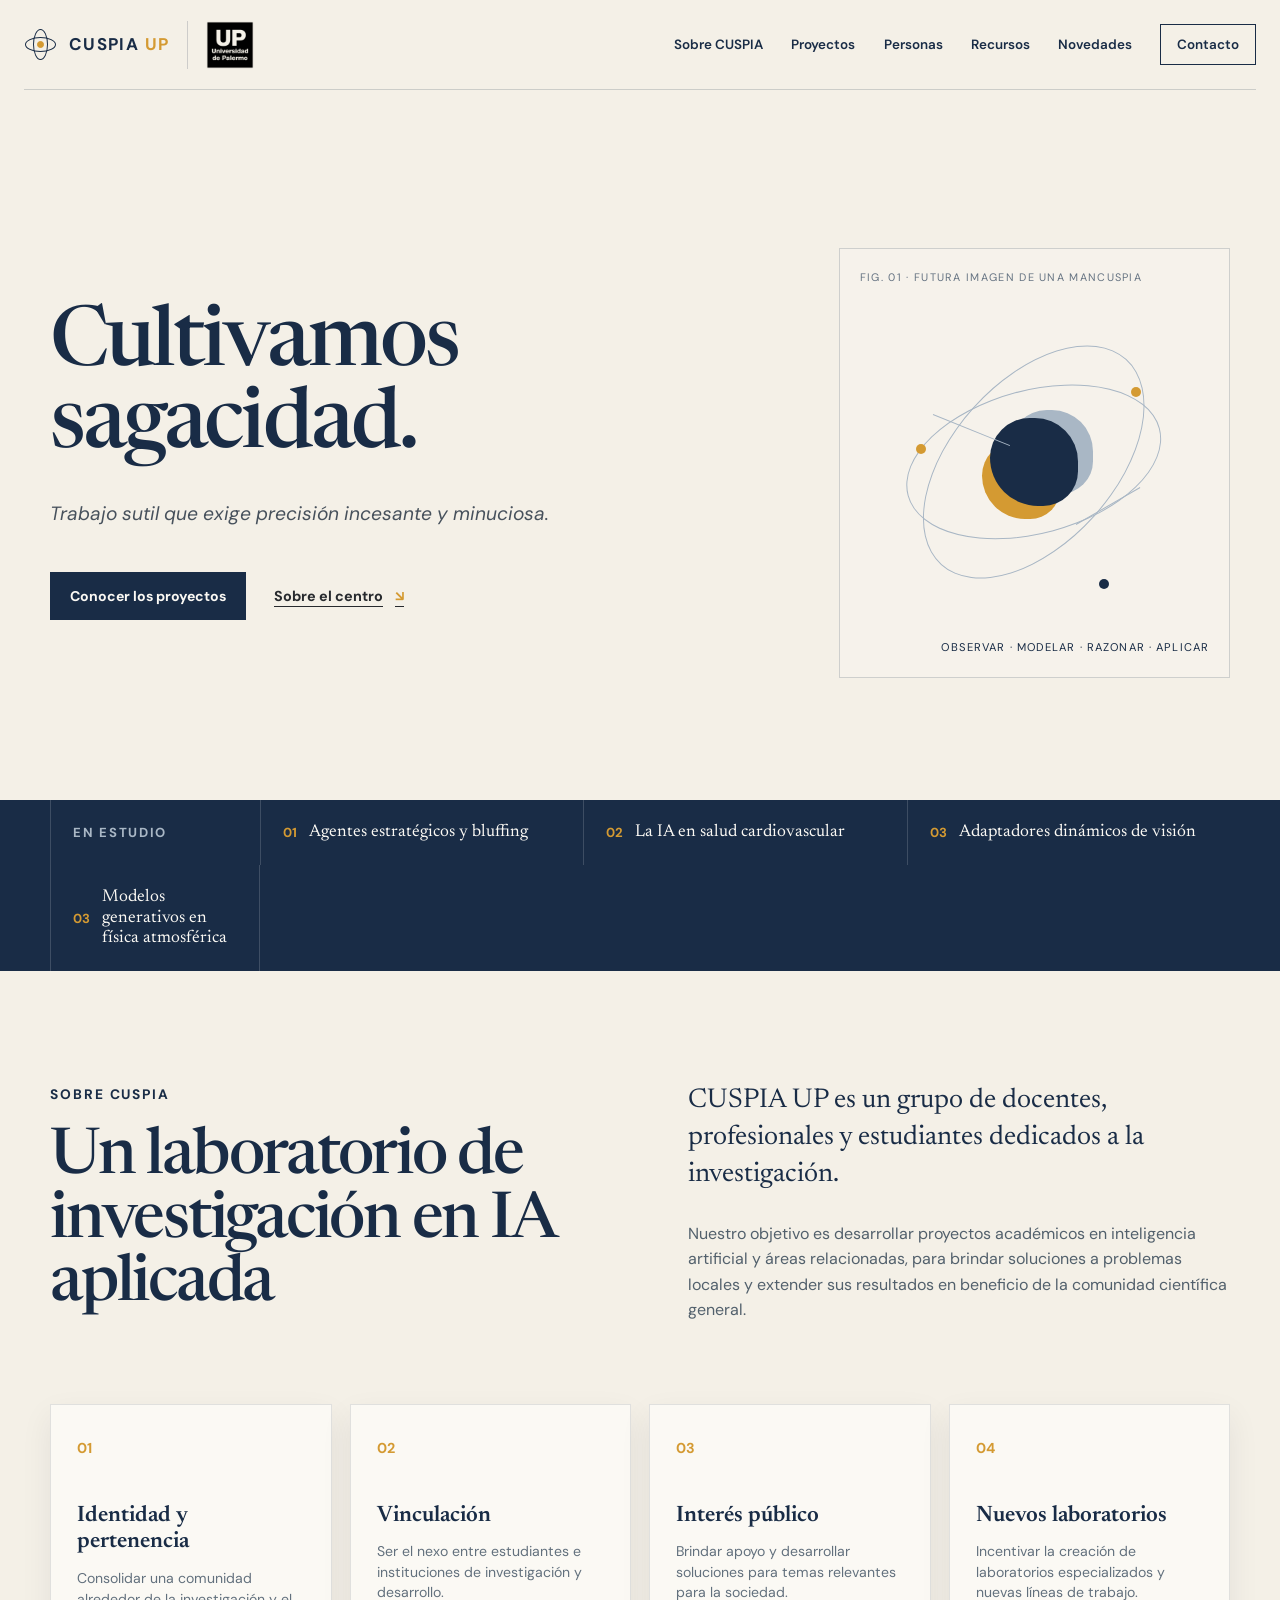
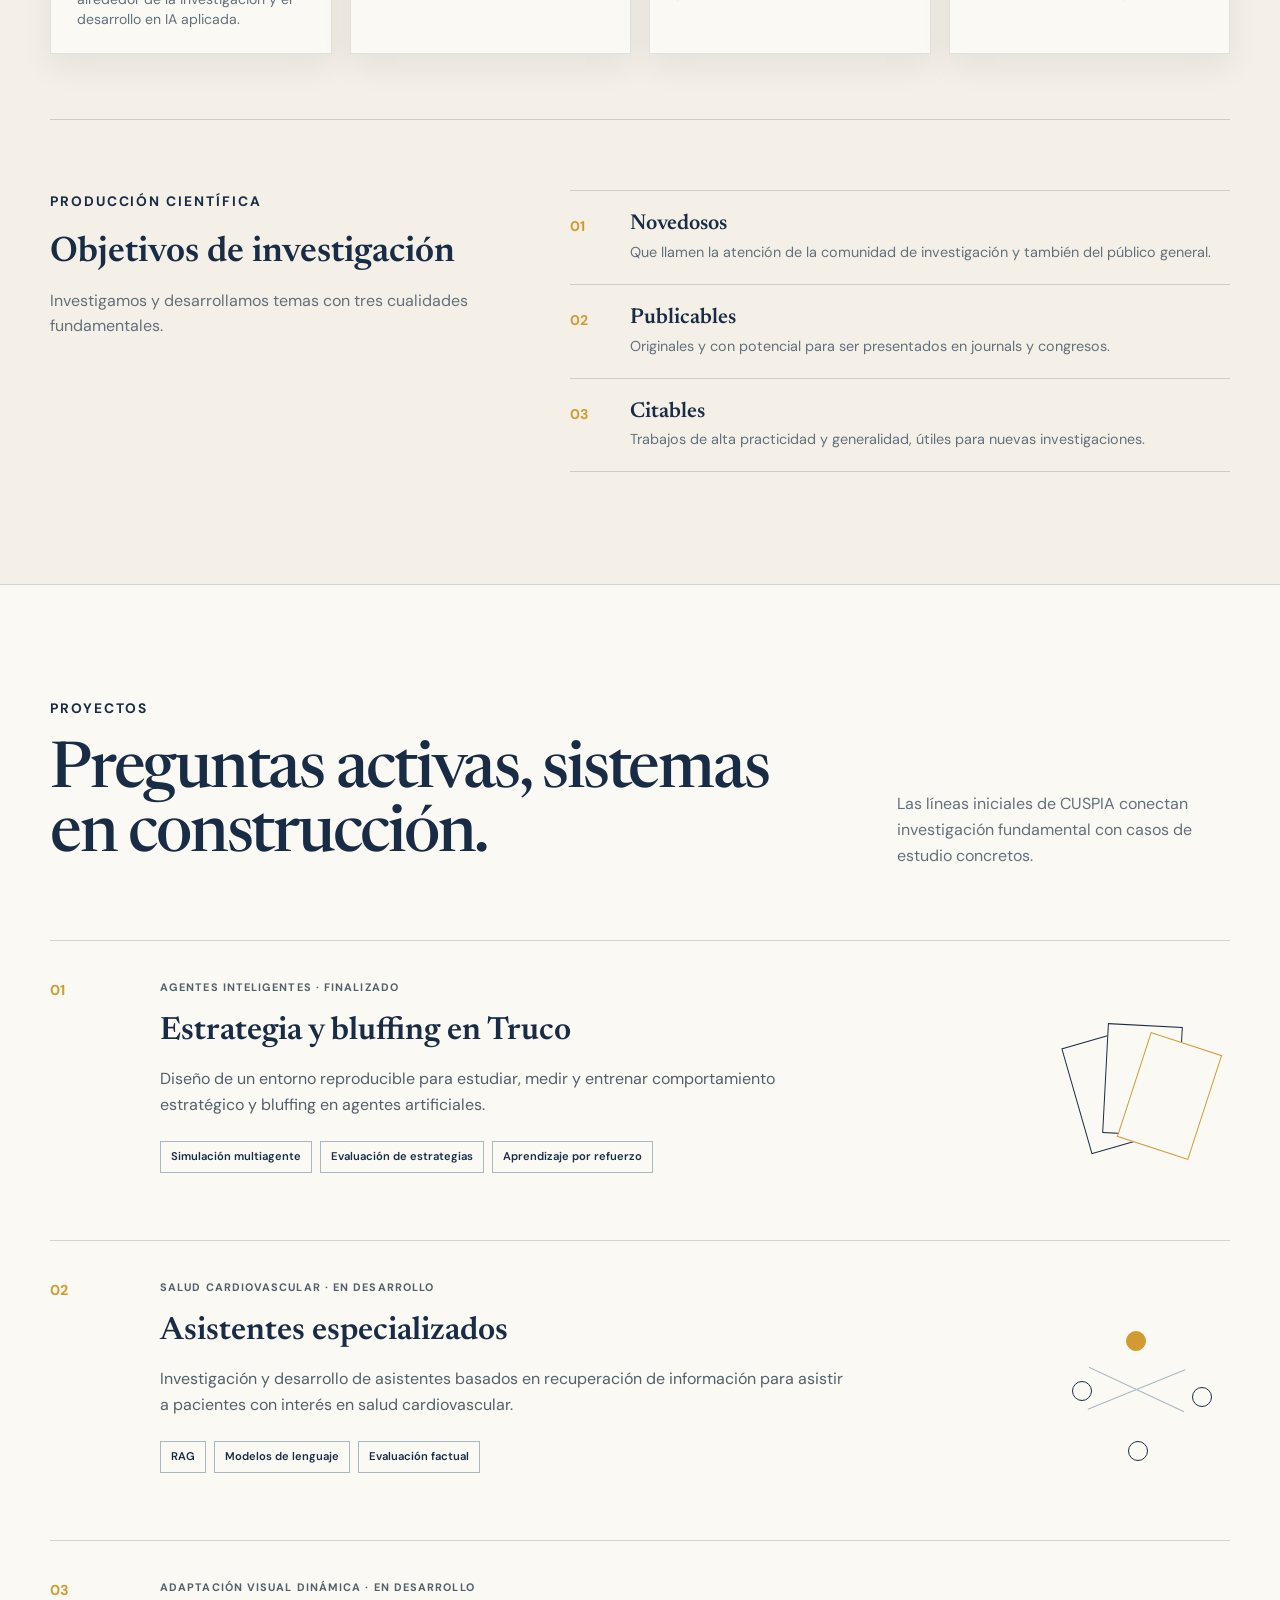
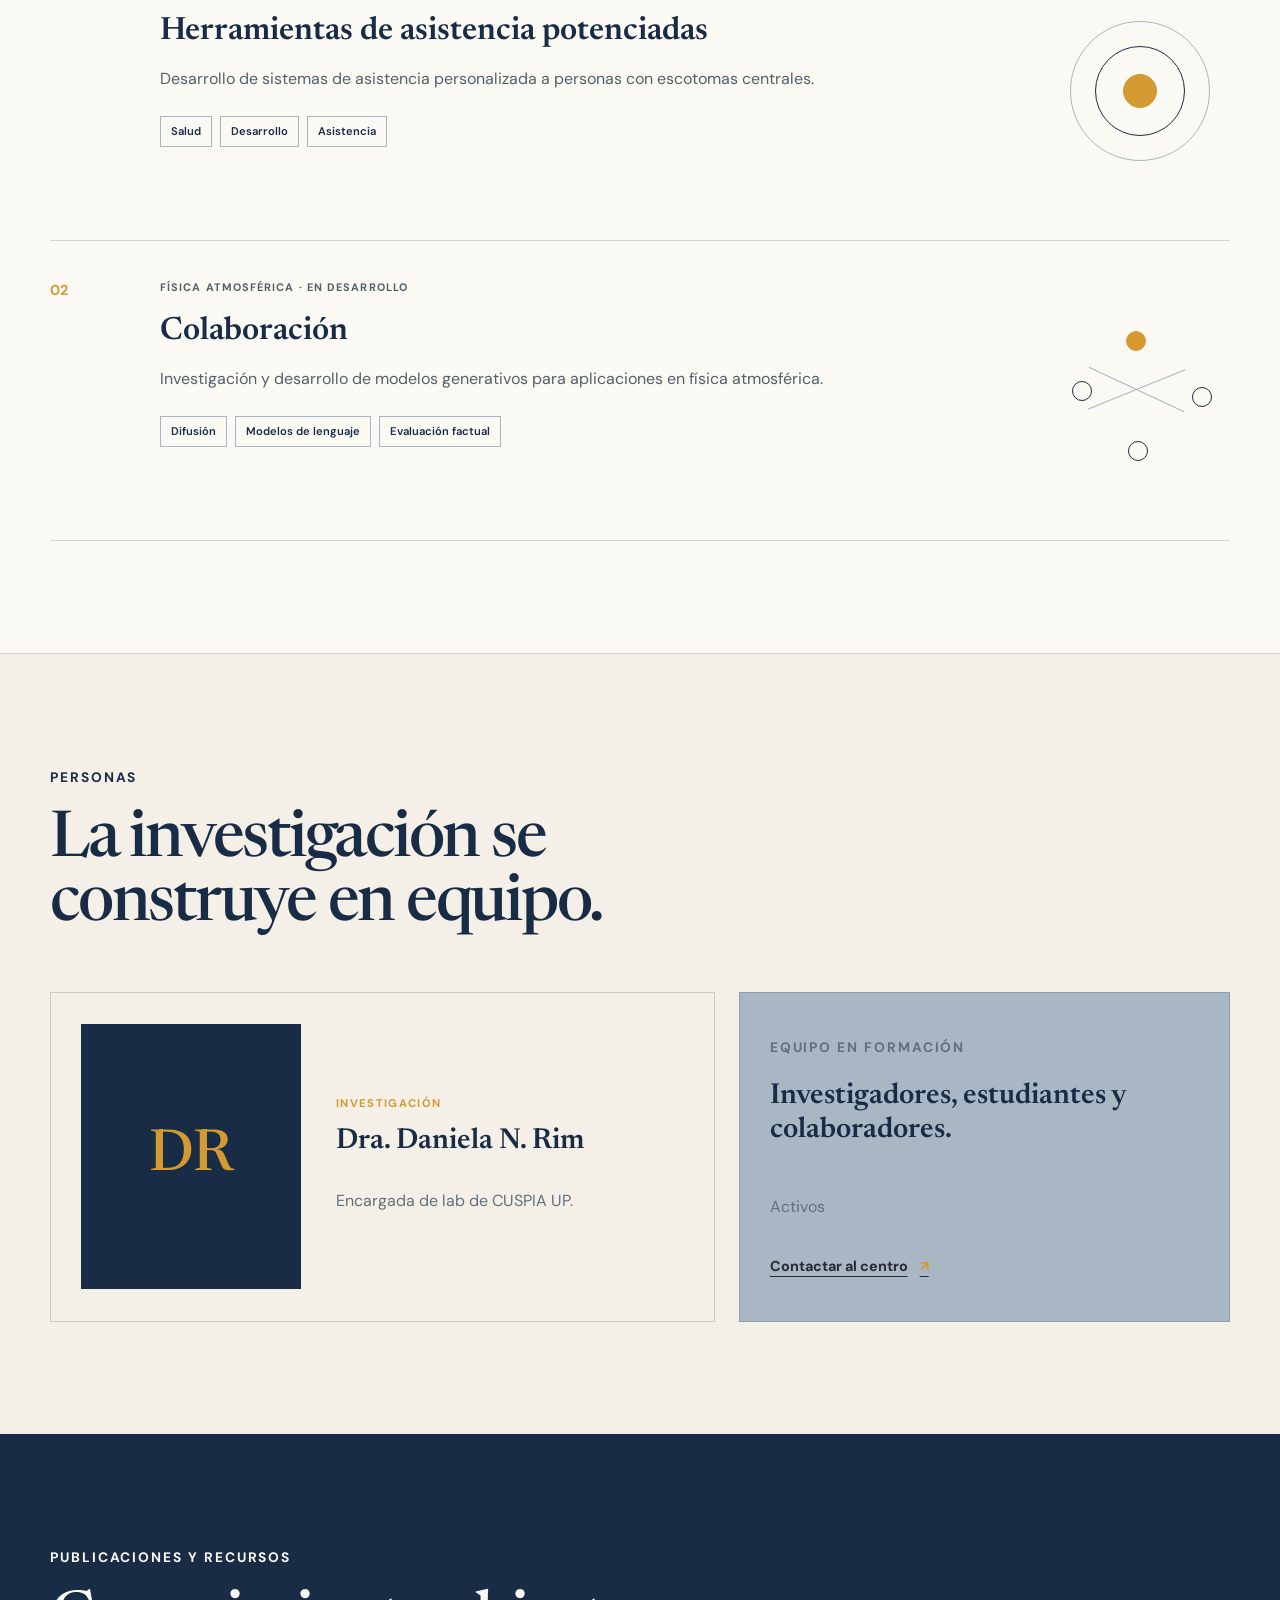
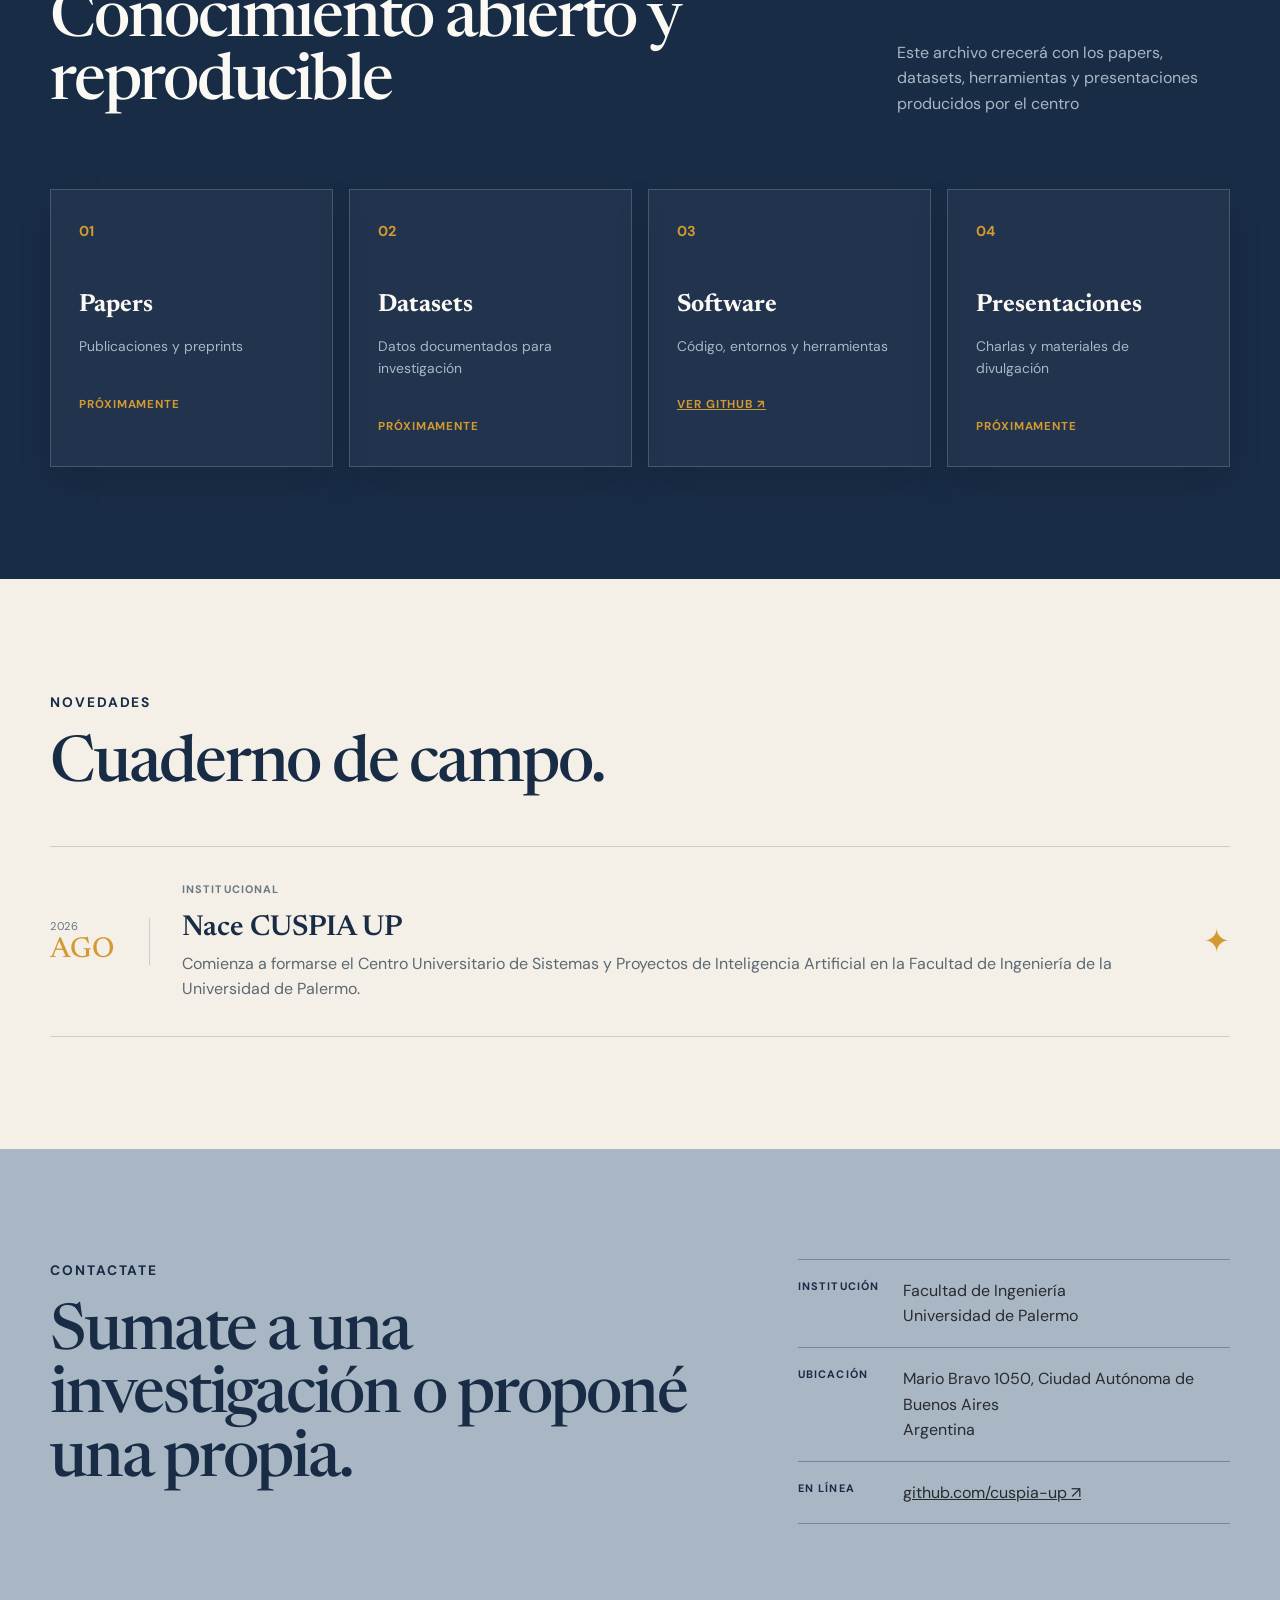
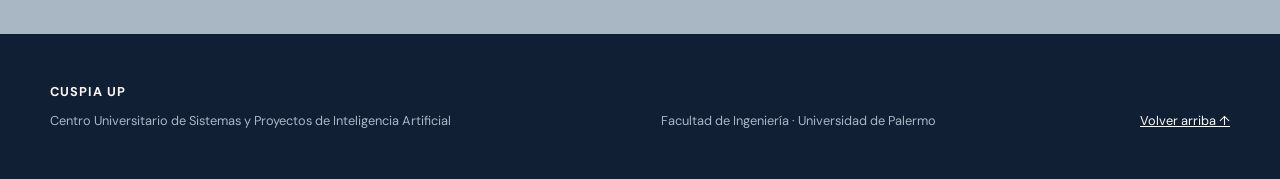
==== commit 6c468cb8: "Update index.html" ====
--- a/index.html
+++ b/index.html
@@ -5,10 +5,10 @@
     <meta name="viewport" content="width=device-width, initial-scale=1.0" />
     <meta
       name="description"
-      content="CUSPIA UP investiga y desarrolla sistemas de inteligencia artificial para problemas científicos, estratégicos y sociales."
+      content="CUSPIA UP : laboratorio de investigación y desarrollo de sistemas de inteligencia artificial para soluciones de impacto."
     />
     <meta name="theme-color" content="#192c46" />
-    <title>CUSPIA UP | Inteligencia artificial, sistemas y proyectos</title>
+    <title>CUSPIA UP | Inteligencia artificial en acción </title>
     <link rel="preconnect" href="https://fonts.googleapis.com" />
     <link rel="preconnect" href="https://fonts.gstatic.com" crossorigin />
     <link
@@ -60,7 +60,6 @@
         <div class="hero-copy reveal">
           <h1> Cultivamos sagacidad.</h1>
           <p class="hero-intro">
-            CUSPIA UP es el Centro Universitario de Sistemas y Proyectos de Inteligencia Artificial:
               <em>Trabajo sutil que exige precisión incesante y minuciosa.</em>
           </p>
           <div class="hero-actions">
@@ -89,8 +88,9 @@
         <div class="section-shell strip-grid">
           <p class="strip-title">En estudio</p>
           <a href="#proyecto-truco"><span>01</span> Agentes estratégicos y bluffing</a>
-          <a href="#proyecto-rag"><span>02</span> Asistentes especializados</a>
-          <a href="#proyecto-colaboraciones"><span>03</span> IA para problemas públicos</a>
+          <a href="#proyecto-rag"><span>02</span> La IA en salud cardiovascular </a>
+          <a href="#proyecto-dinvis"><span>03</span> Adaptadores dinámicos de visión </a>
+          <a href="#proyecto-fatm"><span>03</span> Modelos generativos en física atmosférica </a>
         </div>
       </section>
 
@@ -140,7 +140,7 @@
             <article id="proyecto-truco" class="project-card reveal">
               <div class="project-number">01</div>
               <div class="project-content">
-                <p class="project-tag">Agentes inteligentes · En curso</p>
+                <p class="project-tag">Agentes inteligentes · Finalizado </p>
                 <h3>Estrategia y bluffing en Truco</h3>
                 <p>Diseño de un entorno reproducible para estudiar, medir y entrenar comportamiento estratégico y bluffing en agentes artificiales.</p>
                 <ul><li>Simulación multiagente</li><li>Evaluación de estrategias</li><li>Aprendizaje por refuerzo</li></ul>
@@ -151,24 +151,36 @@
             <article id="proyecto-rag" class="project-card reveal">
               <div class="project-number">02</div>
               <div class="project-content">
-                <p class="project-tag">Lenguaje y conocimiento · En desarrollo</p>
+                <p class="project-tag">Salud Cardiovascular · En desarrollo</p>
                 <h3>Asistentes especializados</h3>
-                <p>Investigación y desarrollo de asistentes basados en recuperación de información para consultar conocimiento específico con trazabilidad.</p>
+                <p>Investigación y desarrollo de asistentes basados en recuperación de información para asistir a pacientes con interés en salud cardiovascular.</p>
                 <ul><li>RAG</li><li>Modelos de lenguaje</li><li>Evaluación factual</li></ul>
               </div>
               <div class="project-glyph glyph-nodes" aria-hidden="true"><span></span><span></span><span></span><span></span></div>
             </article>
 
-            <article id="proyecto-colaboraciones" class="project-card reveal">
+            <article id="proyecto-dinvis" class="project-card reveal">
               <div class="project-number">03</div>
               <div class="project-content">
-                <p class="project-tag">Vinculación · Línea en formación</p>
-                <h3>Colaboraciones de impacto</h3>
-                <p>Exploración de futuras iniciativas con instituciones de salud, organismos del sector público y socios académicos internacionales.</p>
-                <ul><li>Salud</li><li>Sector público</li><li>Cooperación académica</li></ul>
+                <p class="project-tag"> Adaptación visual dinámica · En desarrollo </p>
+                <h3>Herramientas de asistencia potenciadas </h3>
+                <p> Desarrollo de sistemas de asistencia personalizada a personas con escotomas centrales.</p>
+                <ul><li>Salud</li><li>Desarrollo</li><li>Asistencia</li></ul>
               </div>
               <div class="project-glyph glyph-rings" aria-hidden="true"><span></span><span></span><span></span></div>
             </article>
+
+            <article id="proyecto-fatm" class="project-card reveal">
+              <div class="project-number">02</div>
+              <div class="project-content">
+                <p class="project-tag">Física atmosférica · En desarrollo</p>
+                <h3>Colaboración</h3>
+                <p>Investigación y desarrollo  de  modelos generativos para aplicaciones en física atmosférica.</p>
+                <ul><li>Difusión</li><li>Modelos de lenguaje</li><li>Evaluación factual</li></ul>
+              </div>
+              <div class="project-glyph glyph-nodes" aria-hidden="true"><span></span><span></span><span></span><span></span></div>
+            </article>
+            
           </div>
         </div>
       </section>
@@ -178,12 +190,12 @@
         <div class="people-grid">
           <article class="person-card person-lead reveal">
             <div class="portrait-placeholder" aria-hidden="true"><span>DR</span></div>
-            <div><p class="role">Investigación</p><h3>Dra. Daniela N. Rim</h3><p>Investigadora de CUSPIA UP.</p></div>
+            <div><p class="role">Investigación</p><h3>Dra. Daniela N. Rim</h3><p>Encargada de lab de CUSPIA UP.</p></div>
           </article>
           <article class="join-card reveal">
             <p class="eyebrow">Equipo en formación</p>
             <h3>Investigadores, estudiantes y colaboradores.</h3>
-            <p>CUSPIA está construyendo una comunidad interdisciplinaria alrededor de proyectos de inteligencia artificial.</p>
+            <p>Activos</p>
             <a class="text-link" href="#contacto">Contactar al centro <span aria-hidden="true">↗</span></a>
           </article>
         </div>
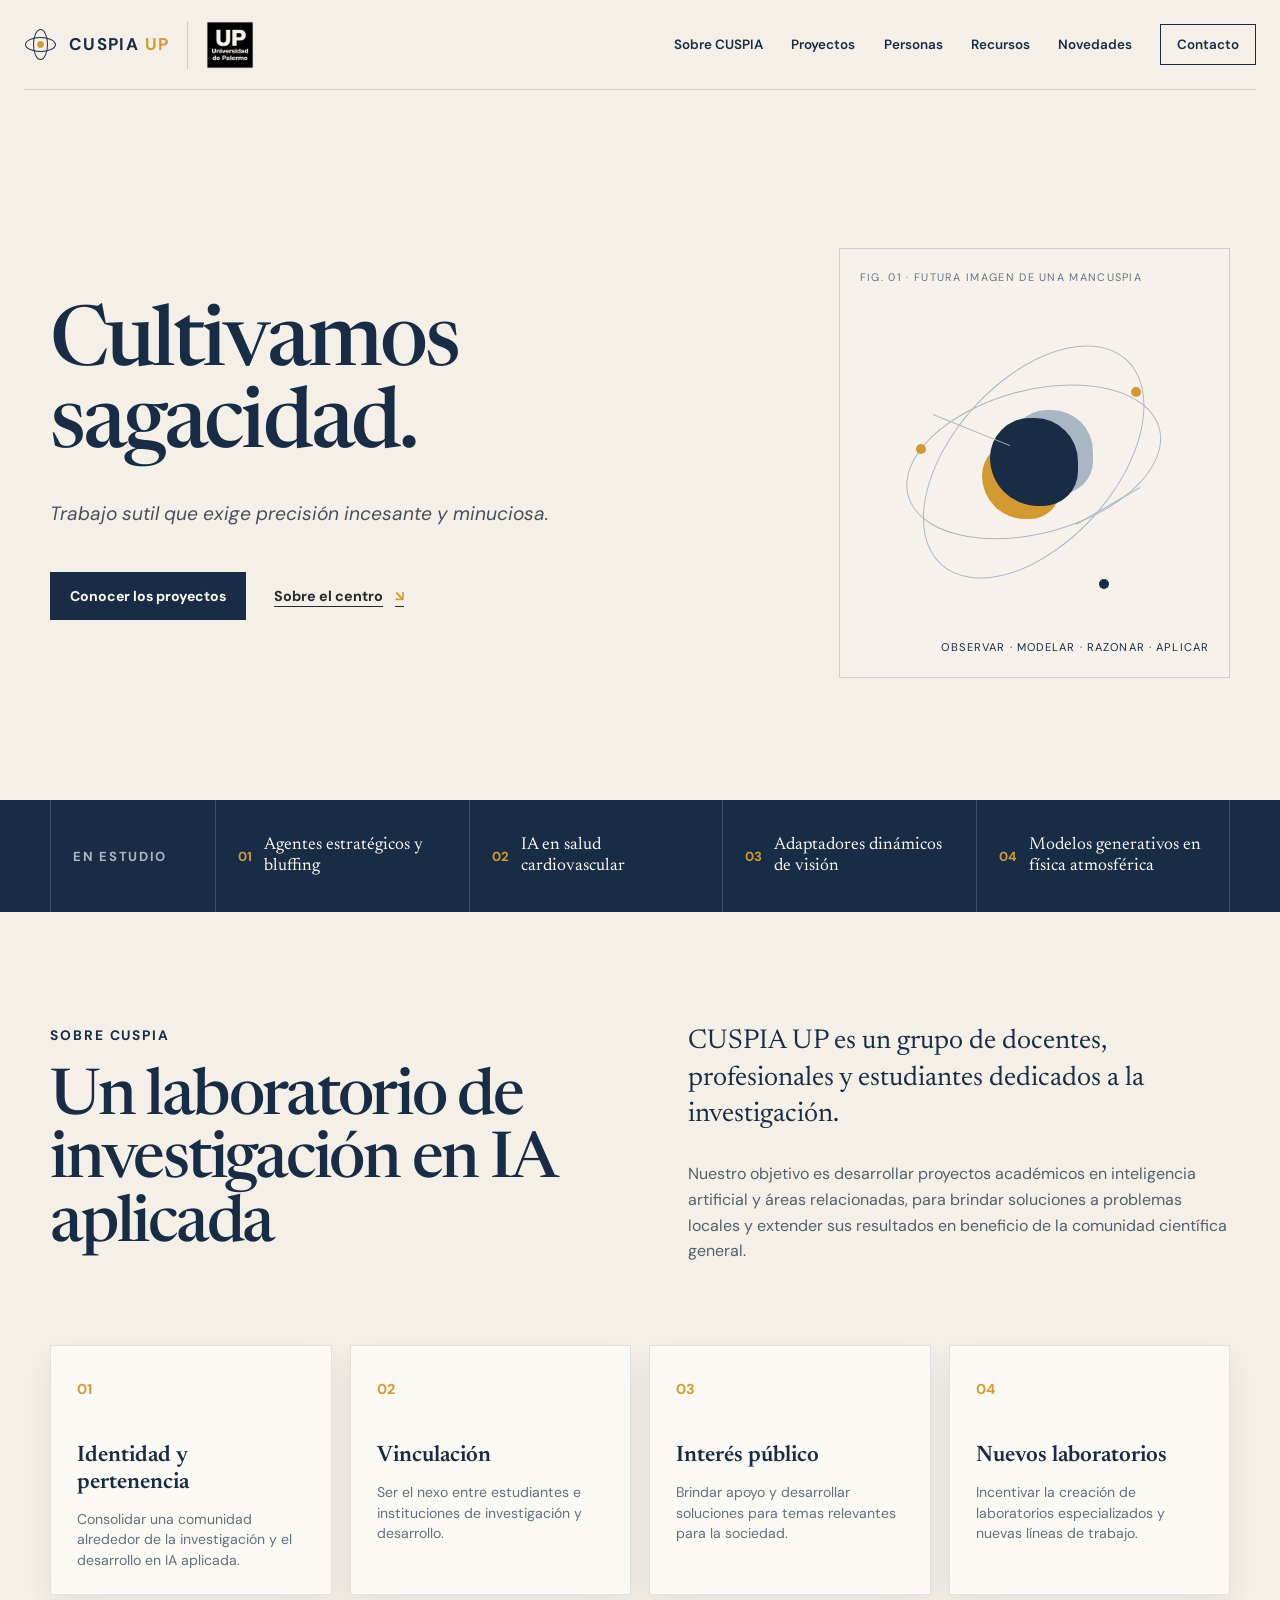
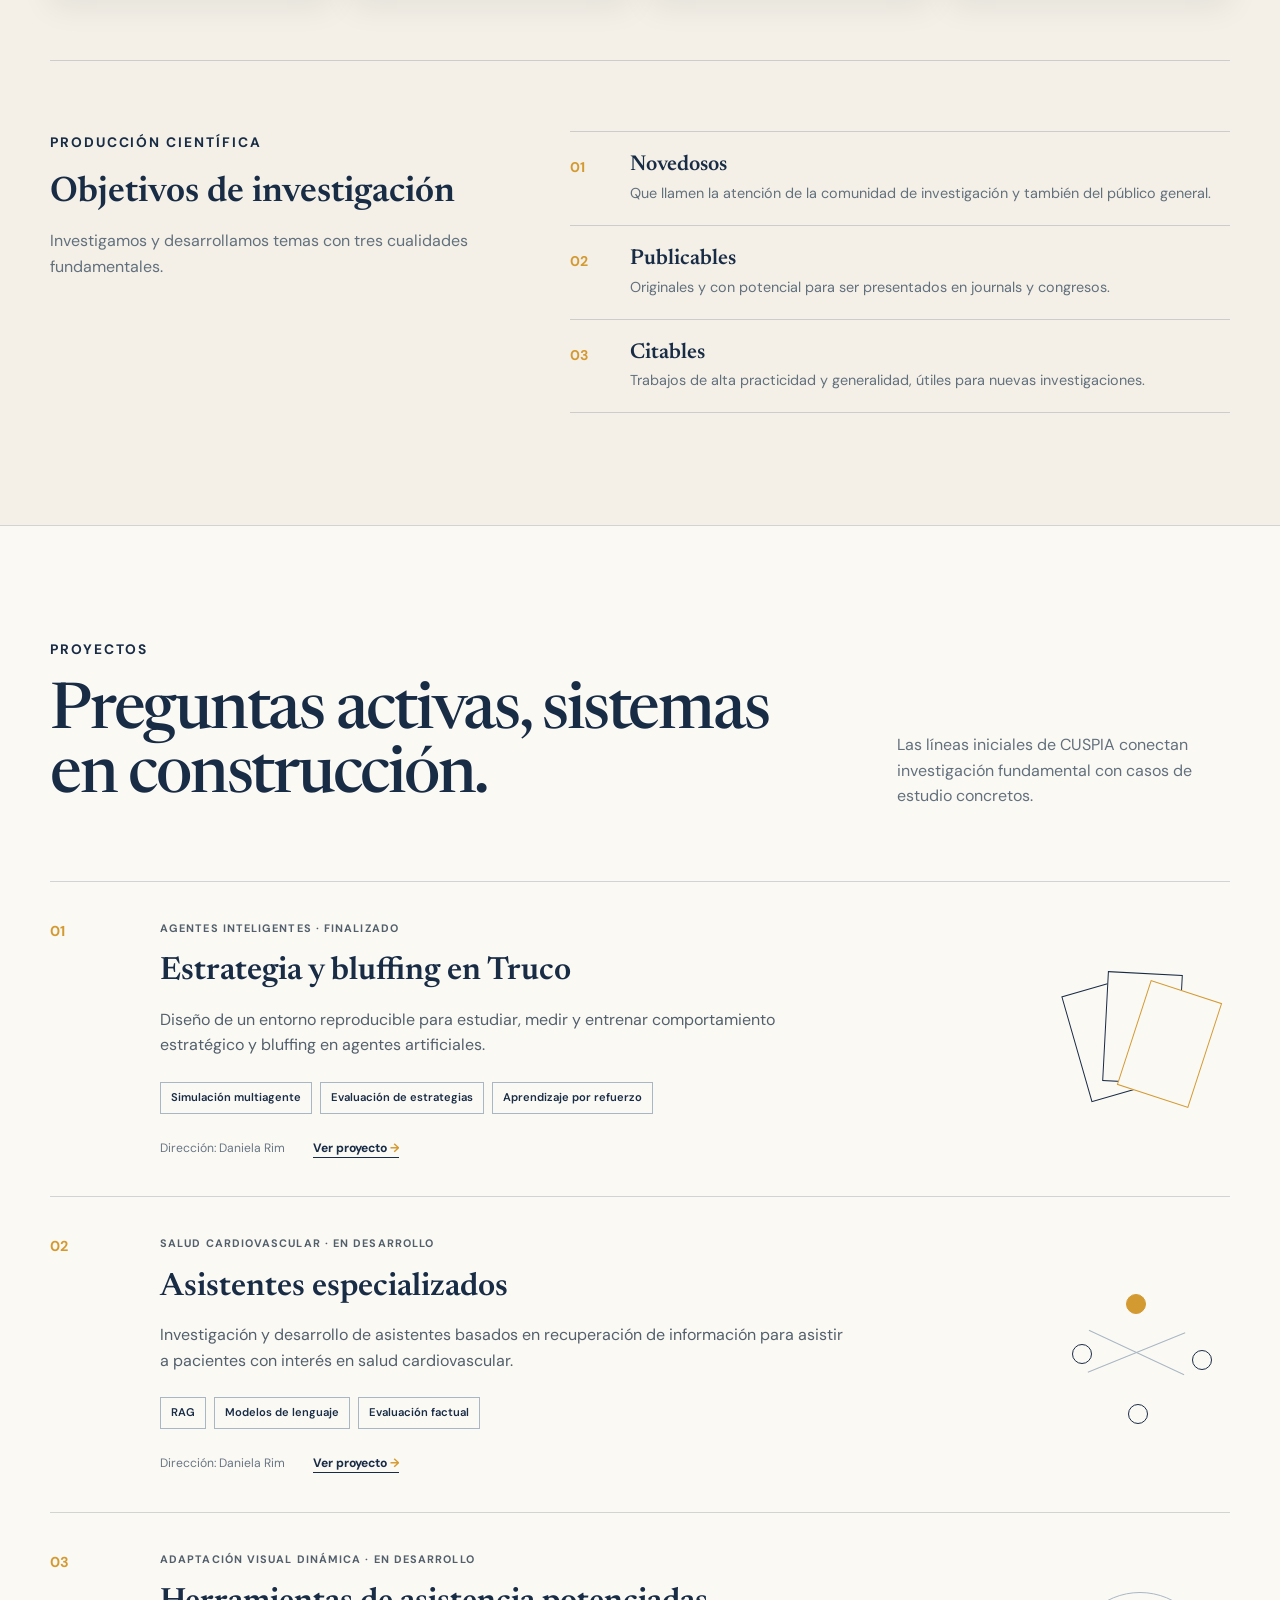
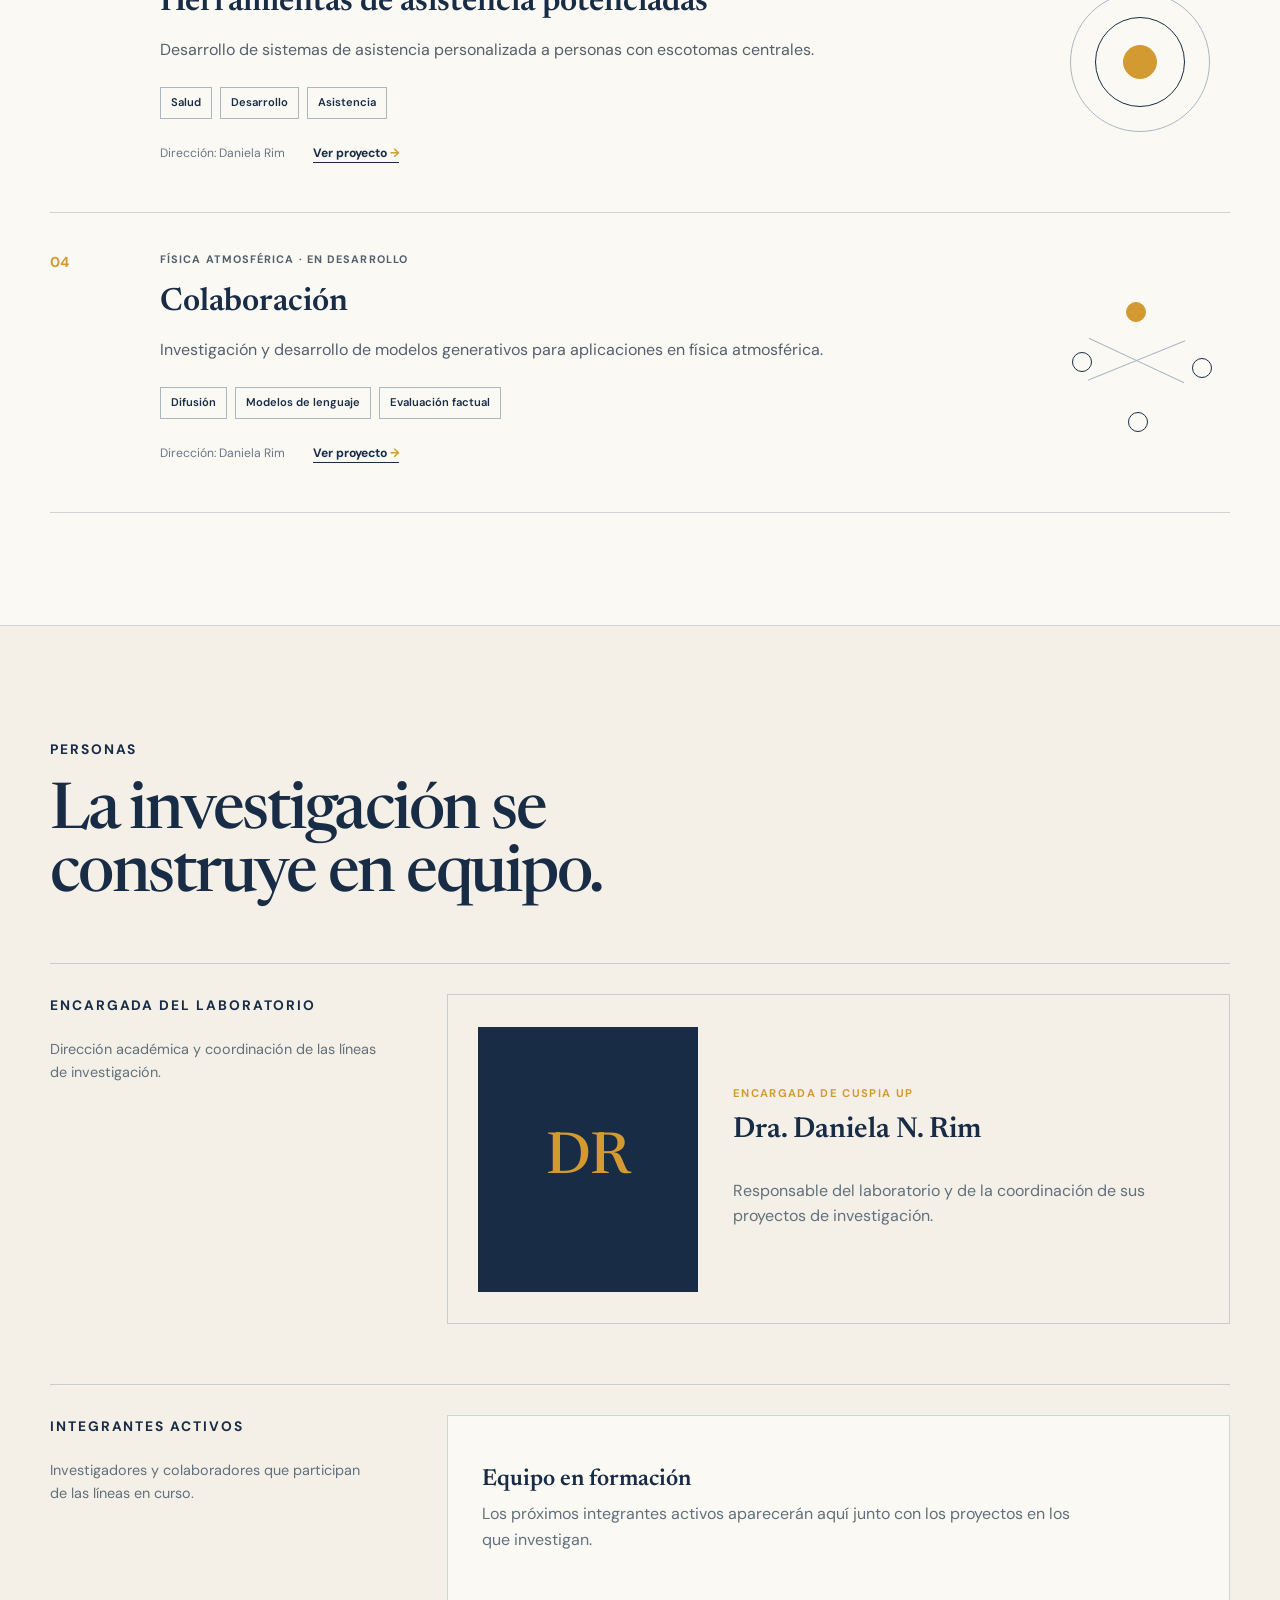
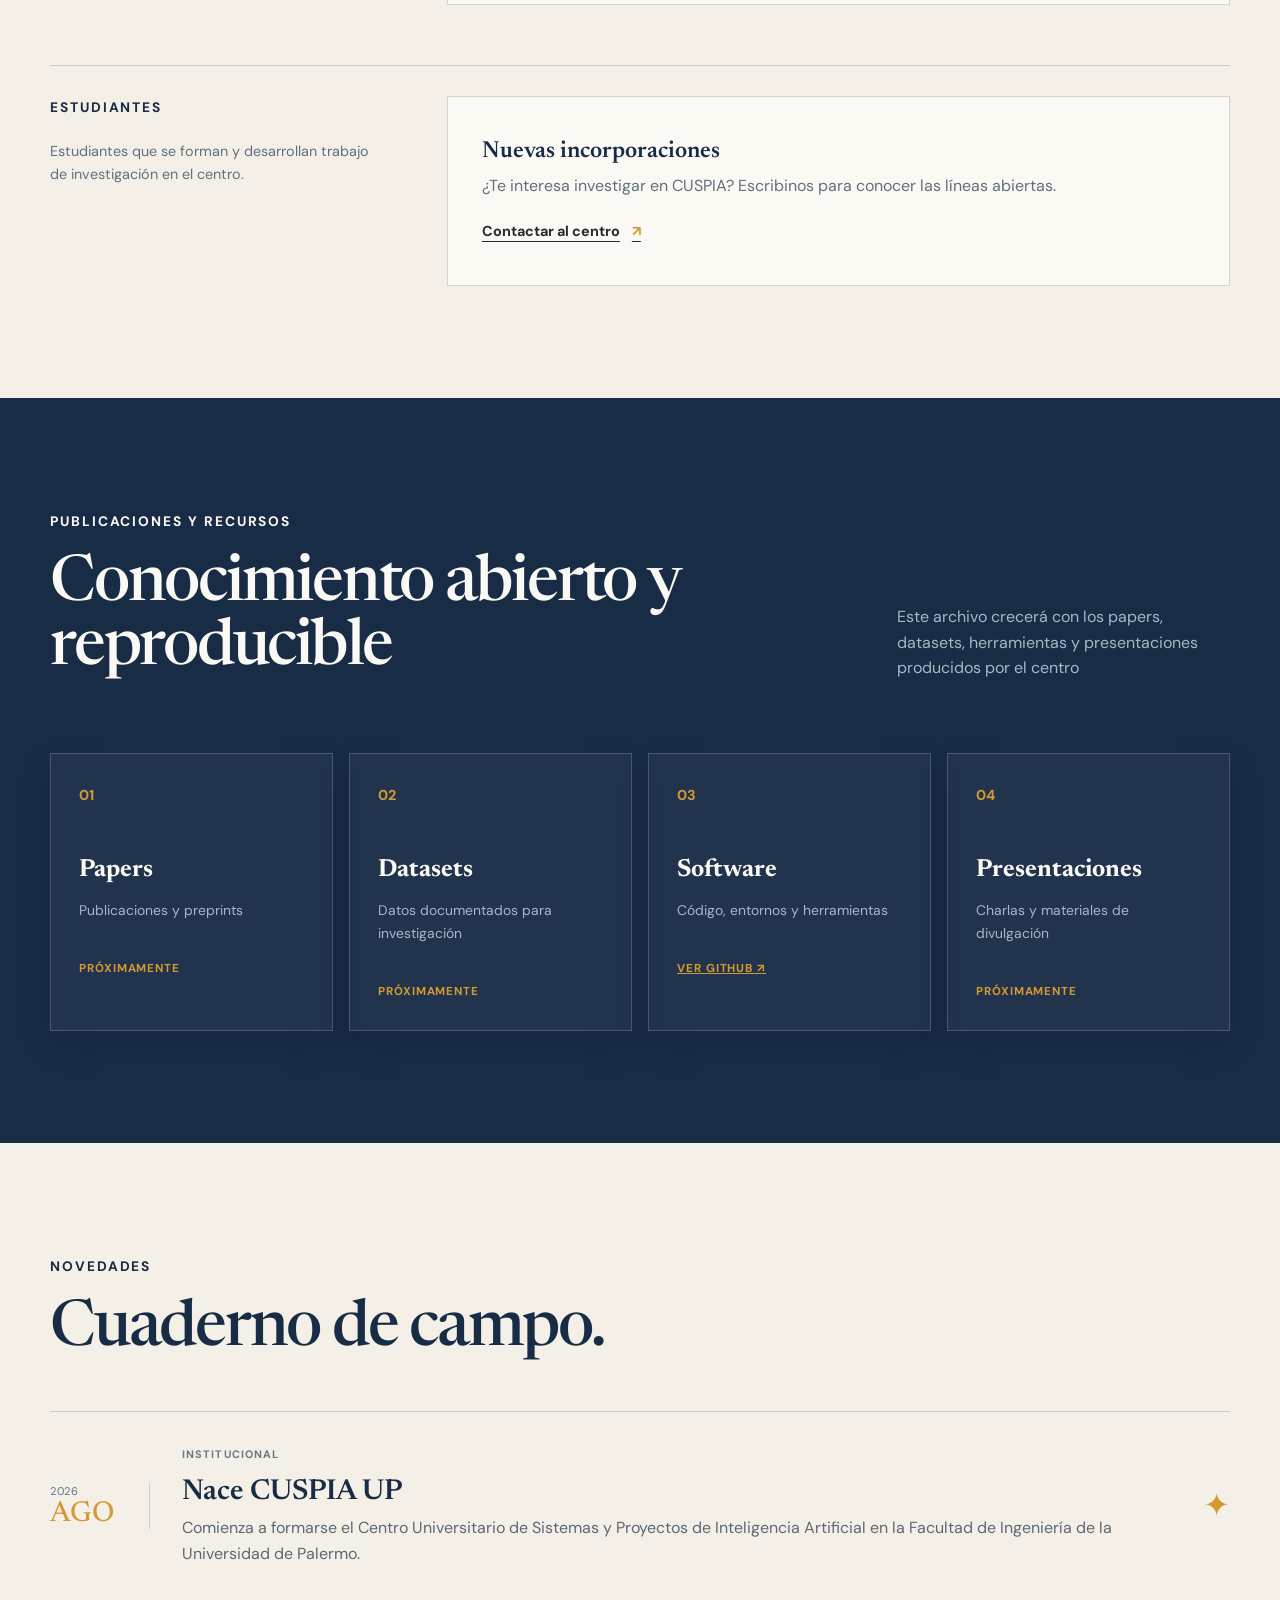
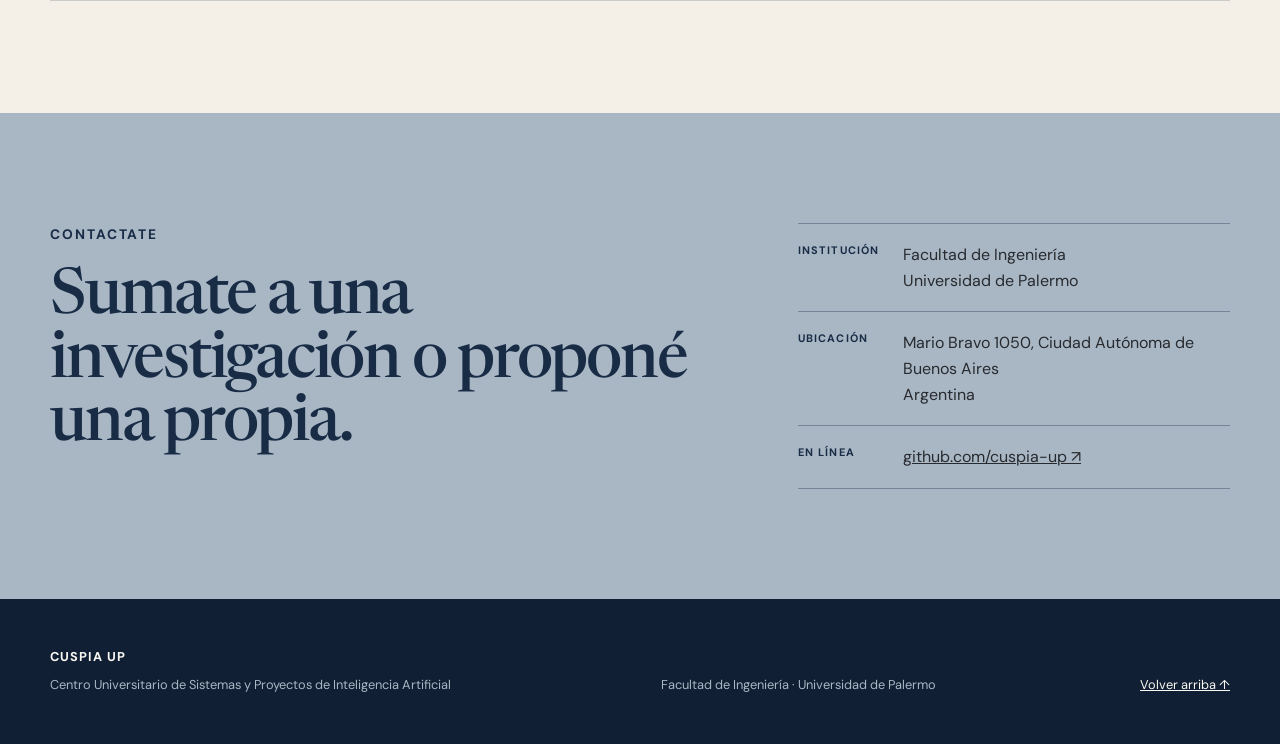
==== commit 25bf8ced: "Agrega páginas de proyectos y organiza el equipo" ====
--- a/index.html
+++ b/index.html
@@ -15,7 +15,7 @@
       href="https://fonts.googleapis.com/css2?family=DM+Sans:wght@400;500;600;700&family=Newsreader:opsz,wght@6..72,500;6..72,600&display=swap"
       rel="stylesheet"
     />
-    <link rel="stylesheet" href="styles.css" />
+    <link rel="stylesheet" href="styles.css?v=3" />
     <script src="script.js" defer></script>
   </head>
   <body>
@@ -87,10 +87,10 @@
       <section class="project-strip" aria-label="Proyectos destacados">
         <div class="section-shell strip-grid">
           <p class="strip-title">En estudio</p>
-          <a href="#proyecto-truco"><span>01</span> Agentes estratégicos y bluffing</a>
-          <a href="#proyecto-rag"><span>02</span> La IA en salud cardiovascular </a>
-          <a href="#proyecto-dinvis"><span>03</span> Adaptadores dinámicos de visión </a>
-          <a href="#proyecto-fatm"><span>03</span> Modelos generativos en física atmosférica </a>
+          <a href="proyectos/truco/"><span>01</span> Agentes estratégicos y bluffing</a>
+          <a href="proyectos/asistentes-especializados/"><span>02</span> IA en salud cardiovascular</a>
+          <a href="proyectos/asistencia-visual/"><span>03</span> Adaptadores dinámicos de visión</a>
+          <a href="proyectos/fisica-atmosferica/"><span>04</span> Modelos generativos en física atmosférica</a>
         </div>
       </section>
 
@@ -144,6 +144,7 @@
                 <h3>Estrategia y bluffing en Truco</h3>
                 <p>Diseño de un entorno reproducible para estudiar, medir y entrenar comportamiento estratégico y bluffing en agentes artificiales.</p>
                 <ul><li>Simulación multiagente</li><li>Evaluación de estrategias</li><li>Aprendizaje por refuerzo</li></ul>
+                <div class="project-meta"><span>Dirección: Daniela Rim</span><a class="project-link" href="proyectos/truco/">Ver proyecto <span aria-hidden="true">→</span></a></div>
               </div>
               <div class="project-glyph glyph-cards" aria-hidden="true"><span></span><span></span><span></span></div>
             </article>
@@ -155,6 +156,7 @@
                 <h3>Asistentes especializados</h3>
                 <p>Investigación y desarrollo de asistentes basados en recuperación de información para asistir a pacientes con interés en salud cardiovascular.</p>
                 <ul><li>RAG</li><li>Modelos de lenguaje</li><li>Evaluación factual</li></ul>
+                <div class="project-meta"><span>Dirección: Daniela Rim</span><a class="project-link" href="proyectos/asistentes-especializados/">Ver proyecto <span aria-hidden="true">→</span></a></div>
               </div>
               <div class="project-glyph glyph-nodes" aria-hidden="true"><span></span><span></span><span></span><span></span></div>
             </article>
@@ -166,17 +168,19 @@
                 <h3>Herramientas de asistencia potenciadas </h3>
                 <p> Desarrollo de sistemas de asistencia personalizada a personas con escotomas centrales.</p>
                 <ul><li>Salud</li><li>Desarrollo</li><li>Asistencia</li></ul>
+                <div class="project-meta"><span>Dirección: Daniela Rim</span><a class="project-link" href="proyectos/asistencia-visual/">Ver proyecto <span aria-hidden="true">→</span></a></div>
               </div>
               <div class="project-glyph glyph-rings" aria-hidden="true"><span></span><span></span><span></span></div>
             </article>
 
             <article id="proyecto-fatm" class="project-card reveal">
-              <div class="project-number">02</div>
+              <div class="project-number">04</div>
               <div class="project-content">
                 <p class="project-tag">Física atmosférica · En desarrollo</p>
                 <h3>Colaboración</h3>
                 <p>Investigación y desarrollo  de  modelos generativos para aplicaciones en física atmosférica.</p>
                 <ul><li>Difusión</li><li>Modelos de lenguaje</li><li>Evaluación factual</li></ul>
+                <div class="project-meta"><span>Dirección: Daniela Rim</span><a class="project-link" href="proyectos/fisica-atmosferica/">Ver proyecto <span aria-hidden="true">→</span></a></div>
               </div>
               <div class="project-glyph glyph-nodes" aria-hidden="true"><span></span><span></span><span></span><span></span></div>
             </article>
@@ -187,17 +191,22 @@
 
       <section id="personas" class="section section-shell people-section">
         <div class="section-heading reveal"><p class="eyebrow">Personas</p><h2>La investigación se construye en equipo.</h2></div>
-        <div class="people-grid">
-          <article class="person-card person-lead reveal">
+        <div class="people-groups">
+          <div class="people-group reveal">
+            <div class="people-group-heading"><p class="eyebrow">Encargada del laboratorio</p><p>Dirección académica y coordinación de las líneas de investigación.</p></div>
+            <article class="person-card person-lead">
             <div class="portrait-placeholder" aria-hidden="true"><span>DR</span></div>
-            <div><p class="role">Investigación</p><h3>Dra. Daniela N. Rim</h3><p>Encargada de lab de CUSPIA UP.</p></div>
-          </article>
-          <article class="join-card reveal">
-            <p class="eyebrow">Equipo en formación</p>
-            <h3>Investigadores, estudiantes y colaboradores.</h3>
-            <p>Activos</p>
-            <a class="text-link" href="#contacto">Contactar al centro <span aria-hidden="true">↗</span></a>
-          </article>
+              <div><p class="role">Encargada de CUSPIA UP</p><h3>Dra. Daniela N. Rim</h3><p>Responsable del laboratorio y de la coordinación de sus proyectos de investigación.</p></div>
+            </article>
+          </div>
+          <div class="people-group reveal">
+            <div class="people-group-heading"><p class="eyebrow">Integrantes activos</p><p>Investigadores y colaboradores que participan de las líneas en curso.</p></div>
+            <article class="team-empty"><span>Equipo en formación</span><p>Los próximos integrantes activos aparecerán aquí junto con los proyectos en los que investigan.</p></article>
+          </div>
+          <div class="people-group reveal">
+            <div class="people-group-heading"><p class="eyebrow">Estudiantes</p><p>Estudiantes que se forman y desarrollan trabajo de investigación en el centro.</p></div>
+            <article class="team-empty"><span>Nuevas incorporaciones</span><p>¿Te interesa investigar en CUSPIA? Escribinos para conocer las líneas abiertas.</p><a class="text-link" href="#contacto">Contactar al centro <span aria-hidden="true">↗</span></a></article>
+          </div>
         </div>
       </section>
 
--- a/styles.css
+++ b/styles.css
@@ -76,7 +76,7 @@
 .hero-note p { margin: 0; font-family: var(--serif); color: var(--ink); font-size: 1rem; line-height: 1.35; }
 
 .project-strip { background: var(--ink); color: var(--paper-light); }
-.strip-grid { min-height: 112px; display: grid; grid-template-columns: .65fr repeat(3, 1fr); align-items: stretch; }
+.strip-grid { min-height: 112px; display: grid; grid-template-columns: .65fr repeat(4, 1fr); align-items: stretch; }
 .strip-grid > * { display: flex; align-items: center; padding: 22px; border-left: 1px solid rgba(255,255,255,.16); }
 .strip-grid > *:last-child { border-right: 1px solid rgba(255,255,255,.16); }
 .strip-title { margin: 0; color: var(--mist); font-size: .82rem; font-weight: 700; letter-spacing: .13em; text-transform: uppercase; }
@@ -112,6 +112,9 @@
 .project-content > p { color: #53606c; }
 .project-content ul { display: flex; gap: 8px; flex-wrap: wrap; margin: 24px 0 0; padding: 0; list-style: none; }
 .project-content li { padding: 6px 10px; border: 1px solid var(--mist); color: var(--ink); font-size: .7rem; font-weight: 600; }
+.project-meta { display: flex; flex-wrap: wrap; align-items: center; gap: 12px 28px; margin-top: 25px; color: #687684; font-size: .76rem; }
+.project-link { color: var(--ink); font-weight: 700; text-underline-offset: 5px; }
+.project-link span { color: var(--saffron); }
 .project-glyph { align-self: center; justify-self: end; width: 180px; height: 180px; position: relative; }
 .glyph-cards span { position: absolute; width: 75px; height: 110px; border: 1px solid var(--ink); background: var(--paper-light); }
 .glyph-cards span:nth-child(1){left:25px;top:35px;transform:rotate(-16deg)}.glyph-cards span:nth-child(2){left:55px;top:24px;transform:rotate(3deg)}.glyph-cards span:nth-child(3){left:82px;top:40px;transform:rotate(18deg);border-color:var(--saffron)}
@@ -121,7 +124,9 @@
 .glyph-rings span { position:absolute;inset:20px;border:1px solid var(--mist);border-radius:50%; }.glyph-rings span:nth-child(2){inset:45px;border-color:var(--ink)}.glyph-rings span:nth-child(3){inset:73px;background:var(--saffron);border-color:var(--saffron)}
 
 .people-section .section-heading { max-width: 700px; margin-bottom: 55px; }
-.people-grid { display: grid; grid-template-columns: 1.15fr .85fr; gap: 24px; }
+.people-groups { display: grid; gap: 60px; }
+.people-group { display: grid; grid-template-columns: .62fr 1.38fr; gap: 45px; padding-top: 30px; border-top: 1px solid var(--line); }
+.people-group-heading > p:last-child { max-width: 330px; color: #61707c; font-size: .9rem; }
 .person-card, .join-card { min-height: 330px; border: 1px solid var(--line); padding: 30px; }
 .person-lead { display: grid; grid-template-columns: 220px 1fr; gap: 35px; align-items: center; }
 .portrait-placeholder { height: 265px; display: grid; place-items: center; background: var(--ink); color: var(--saffron); font: 500 3.6rem var(--serif); }
@@ -130,6 +135,40 @@
 .person-card p:last-child, .join-card > p { color: #61707c; }
 .join-card { display: flex; flex-direction: column; justify-content: center; background: var(--mist); }
 .join-card .text-link { margin-top: 20px; }
+.team-empty { min-height: 190px; padding: 34px; border: 1px solid var(--line); background: var(--paper-light); display: flex; flex-direction: column; justify-content: center; }
+.team-empty > span { color: var(--ink); font: 600 1.45rem var(--serif); }
+.team-empty > p { max-width: 600px; margin: 10px 0 0; color: #61707c; }
+.team-empty .text-link { margin-top: 22px; align-self: flex-start; }
+
+/* Project detail pages */
+.project-page .site-header { background: var(--paper); }
+.project-hero { padding-block: 95px 75px; border-bottom: 1px solid var(--line); }
+.project-breadcrumb { display: inline-flex; margin-bottom: 48px; color: #657382; font-size: .78rem; font-weight: 600; text-underline-offset: 4px; }
+.project-hero-grid { display: grid; grid-template-columns: 1.35fr .65fr; gap: 90px; align-items: end; }
+.project-hero-grid > *, .project-body > *, .team-grid > * { min-width: 0; }
+.project-hero h1 { max-width: 100%; margin-bottom: 28px; font-size: clamp(2.85rem, 6vw, 6rem); overflow-wrap: anywhere; }
+.project-hero .lead { max-width: 760px; margin: 0; color: #4f5d69; font: 500 clamp(1.2rem, 2vw, 1.65rem)/1.45 var(--serif); }
+.project-status { padding: 28px; border: 1px solid var(--line); background: var(--paper-light); }
+.project-status div + div { margin-top: 19px; padding-top: 19px; border-top: 1px solid var(--line); }
+.project-status span { display: block; color: #6a7784; font-size: .67rem; font-weight: 700; letter-spacing: .1em; text-transform: uppercase; }
+.project-status strong { display: block; margin-top: 4px; color: var(--ink); font: 600 1.12rem var(--serif); }
+.project-body { display: grid; grid-template-columns: .72fr 1.28fr; gap: 90px; }
+.project-body h2 { font-size: clamp(2.5rem, 4vw, 4rem); }
+.project-narrative > p { margin-top: 0; color: #53606c; font-size: 1.05rem; }
+.project-narrative h3 { margin: 42px 0 12px; font: 600 1.65rem var(--serif); }
+.project-narrative ul { padding-left: 20px; color: #53606c; }
+.project-team { background: var(--ink); color: var(--paper-light); }
+.project-team h2, .project-team h3, .project-team .eyebrow { color: var(--paper-light); }
+.team-grid { display: grid; grid-template-columns: .72fr 1.28fr; gap: 90px; }
+.researcher-list { display: grid; gap: 14px; }
+.researcher-card { padding: 28px; border: 1px solid rgba(255,255,255,.18); background: rgba(255,255,255,.035); }
+.researcher-card .role { margin: 0 0 8px; }
+.researcher-card h3 { margin-bottom: 7px; font: 600 1.55rem var(--serif); }
+.researcher-card p:last-child { margin: 0; color: var(--mist); }
+.project-next { padding-block: 55px; background: var(--saffron); }
+.project-next .section-shell { display: flex; justify-content: space-between; align-items: center; gap: 25px; }
+.project-next p { margin: 0; color: var(--ink-deep); font: 600 1.5rem var(--serif); }
+.project-next a { color: var(--ink-deep); font-weight: 700; text-underline-offset: 5px; }
 
 .resources-section { background: var(--ink); color: var(--paper-light); }
 .resources-section h2, .resources-section h3, .resources-section .eyebrow { color: var(--paper-light); }
@@ -171,7 +210,8 @@
   .about-grid, .heading-row, .contact-grid { grid-template-columns:1fr; }.research-areas { grid-template-columns:1fr 1fr }
   .research-objectives { grid-template-columns: 1fr; gap: 35px; }
   .project-card { grid-template-columns:50px 1fr }.project-glyph{display:none}
-  .people-grid { grid-template-columns:1fr }.resource-grid{grid-template-columns:1fr 1fr}
+  .people-group, .project-hero-grid, .project-body, .team-grid { grid-template-columns:1fr }.resource-grid{grid-template-columns:1fr 1fr}
+  .project-hero-grid, .project-body, .team-grid { gap: 45px; }
 }
 
 @media (max-width: 600px) {
@@ -181,5 +221,6 @@
   .about-grid{gap:40px}.research-areas{grid-template-columns:1fr}
   .heading-row{gap:25px;margin-bottom:48px}.project-card{grid-template-columns:34px 1fr;gap:10px}.project-content ul{gap:5px}
   .person-lead{grid-template-columns:1fr}.portrait-placeholder{height:220px}.resource-grid{grid-template-columns:1fr}
+  .project-hero { padding-block: 55px; }.project-breadcrumb{margin-bottom:30px}.project-hero h1{font-size:clamp(2.85rem,14vw,4.2rem);overflow-wrap:anywhere}.project-next .section-shell{align-items:flex-start;flex-direction:column}
   .news-feature{grid-template-columns:65px 1fr;gap:15px}.news-mark{display:none}.contact-grid{gap:50px}.contact-details>div{grid-template-columns:1fr;gap:8px}.footer-grid{grid-template-columns:1fr;gap:25px;align-items:start}
 }
